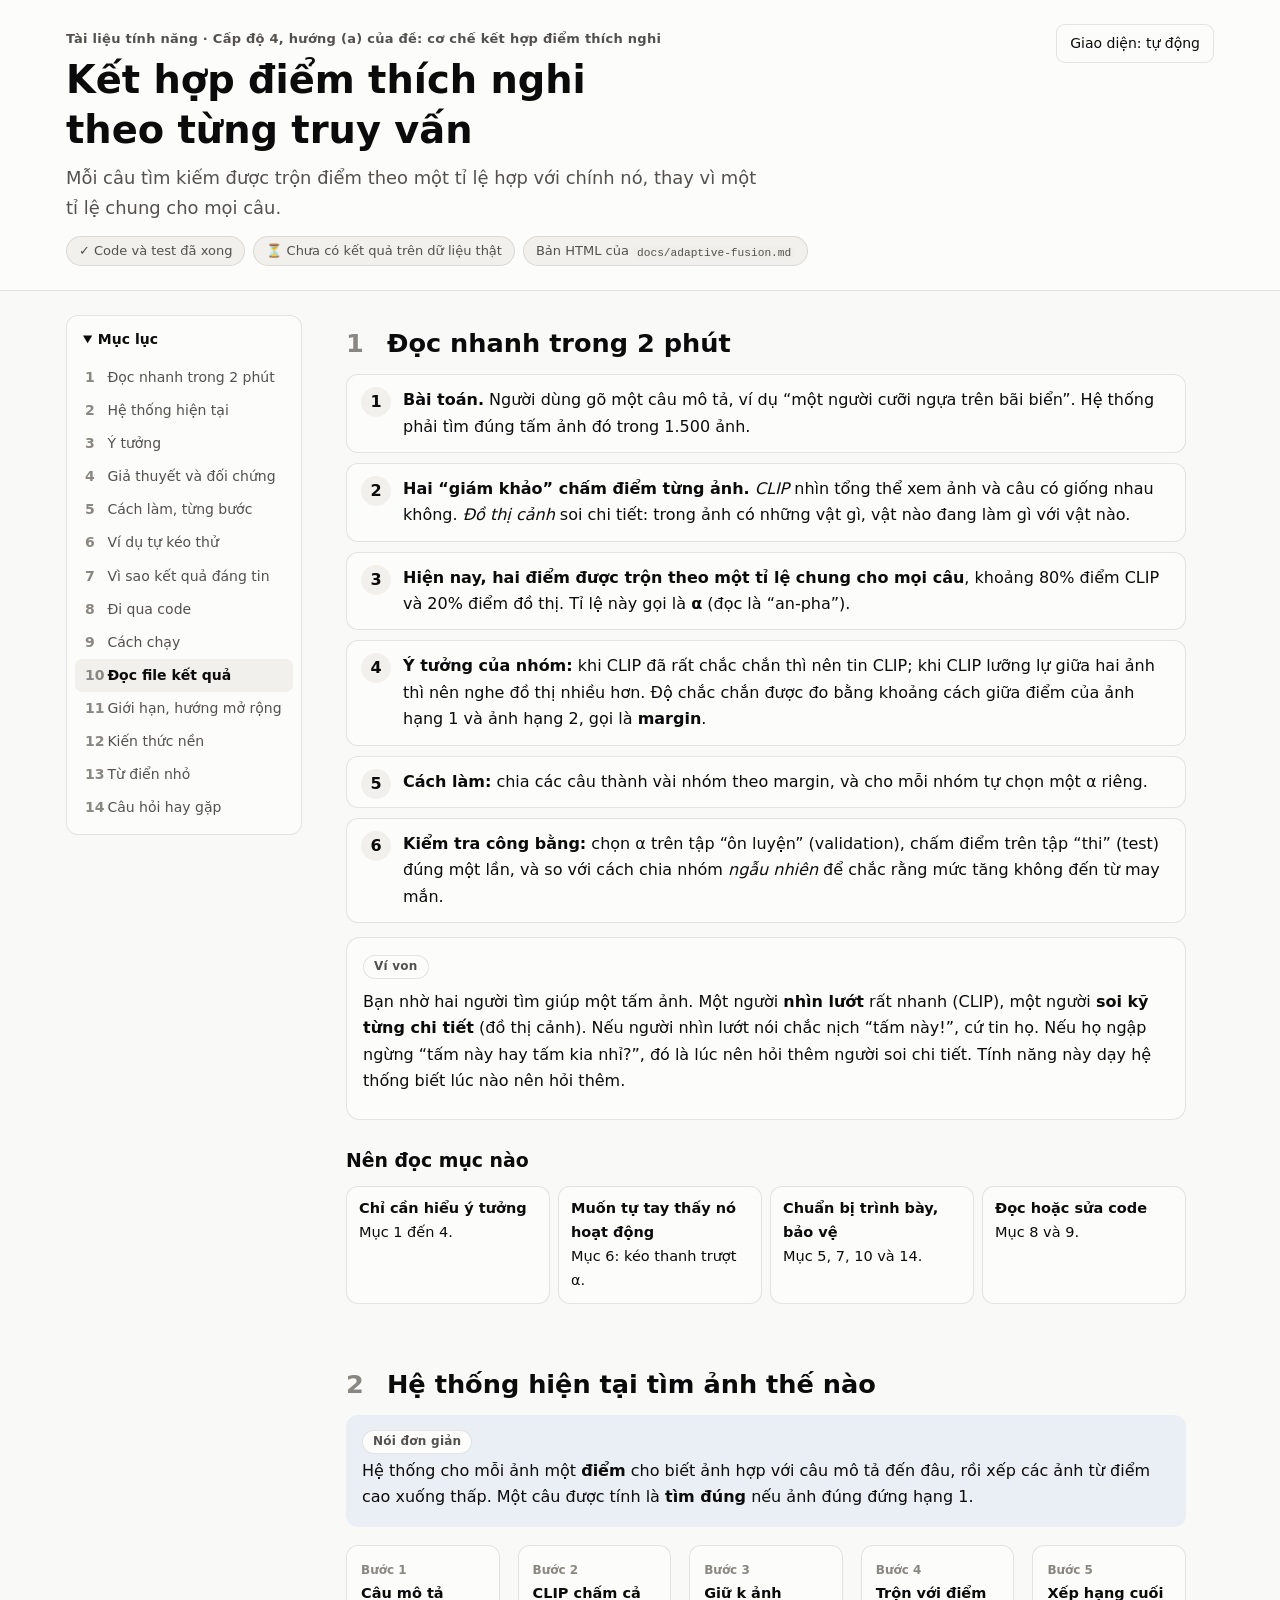
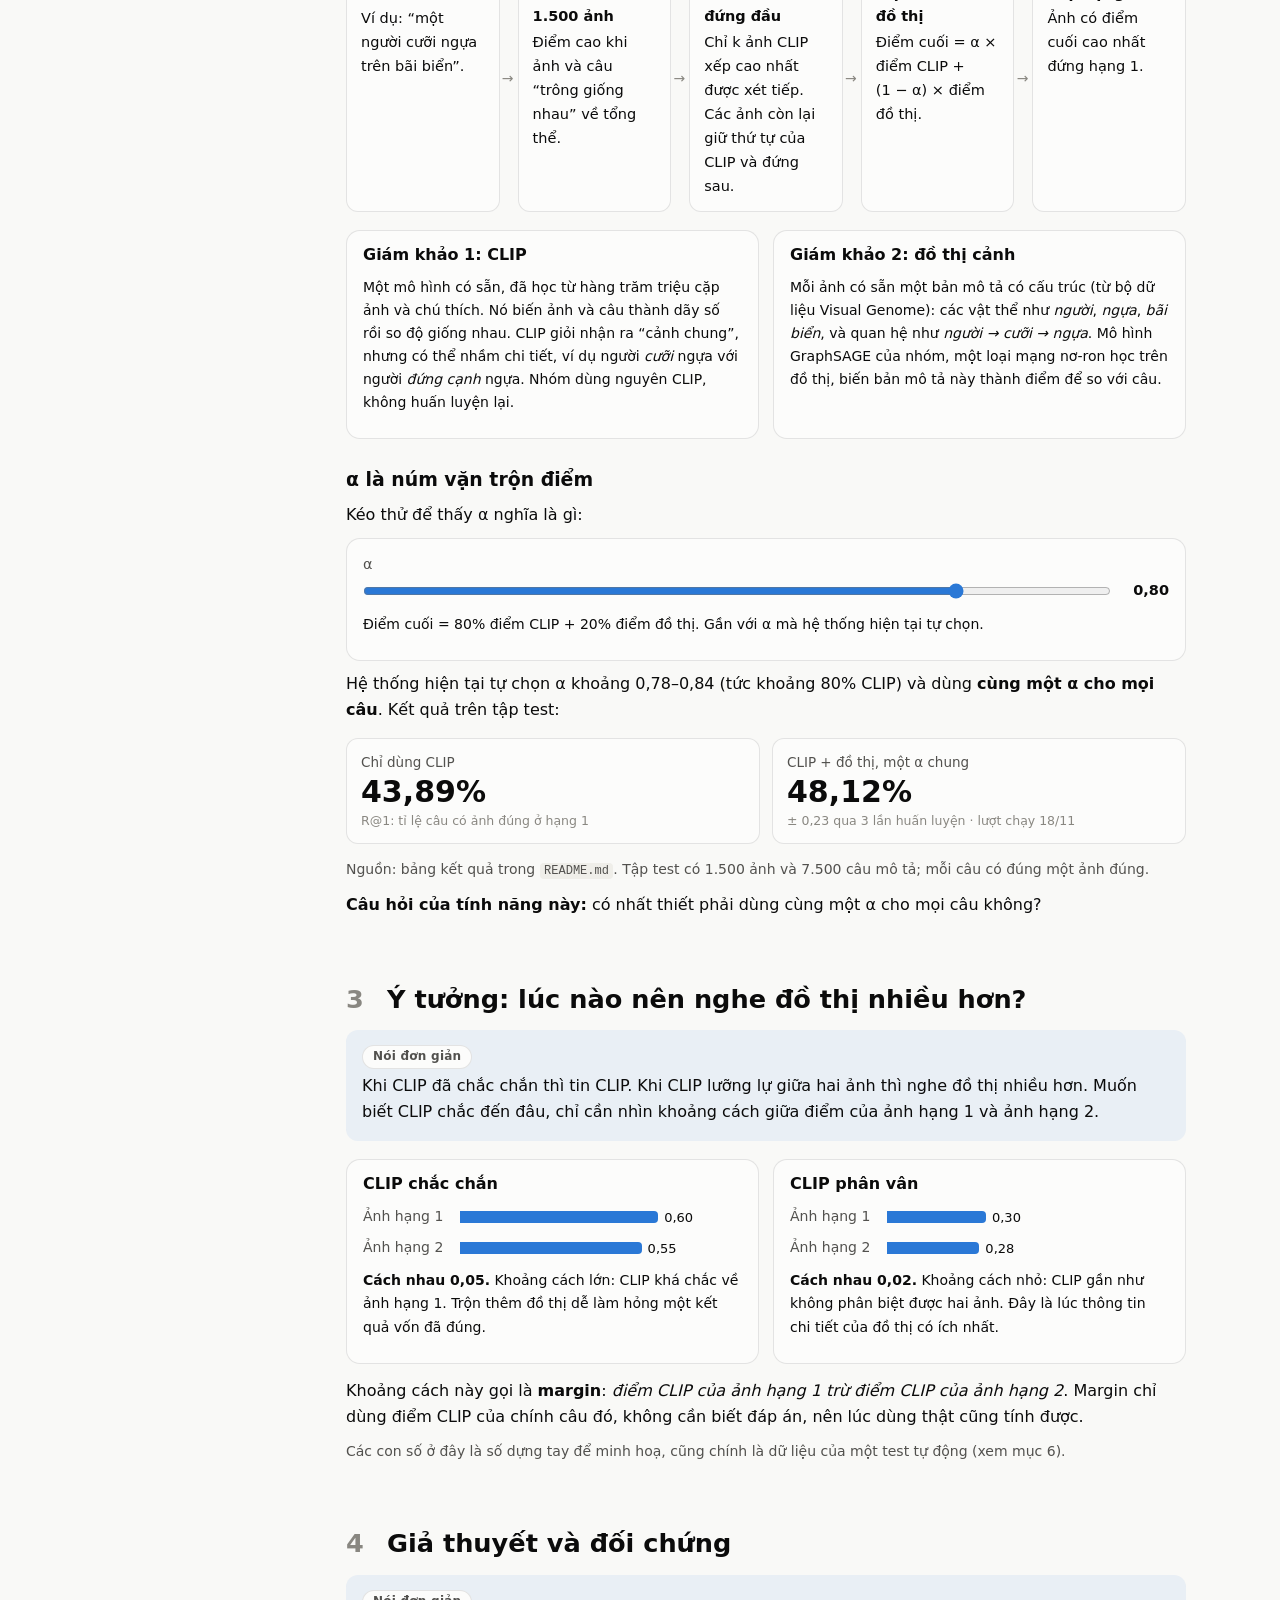
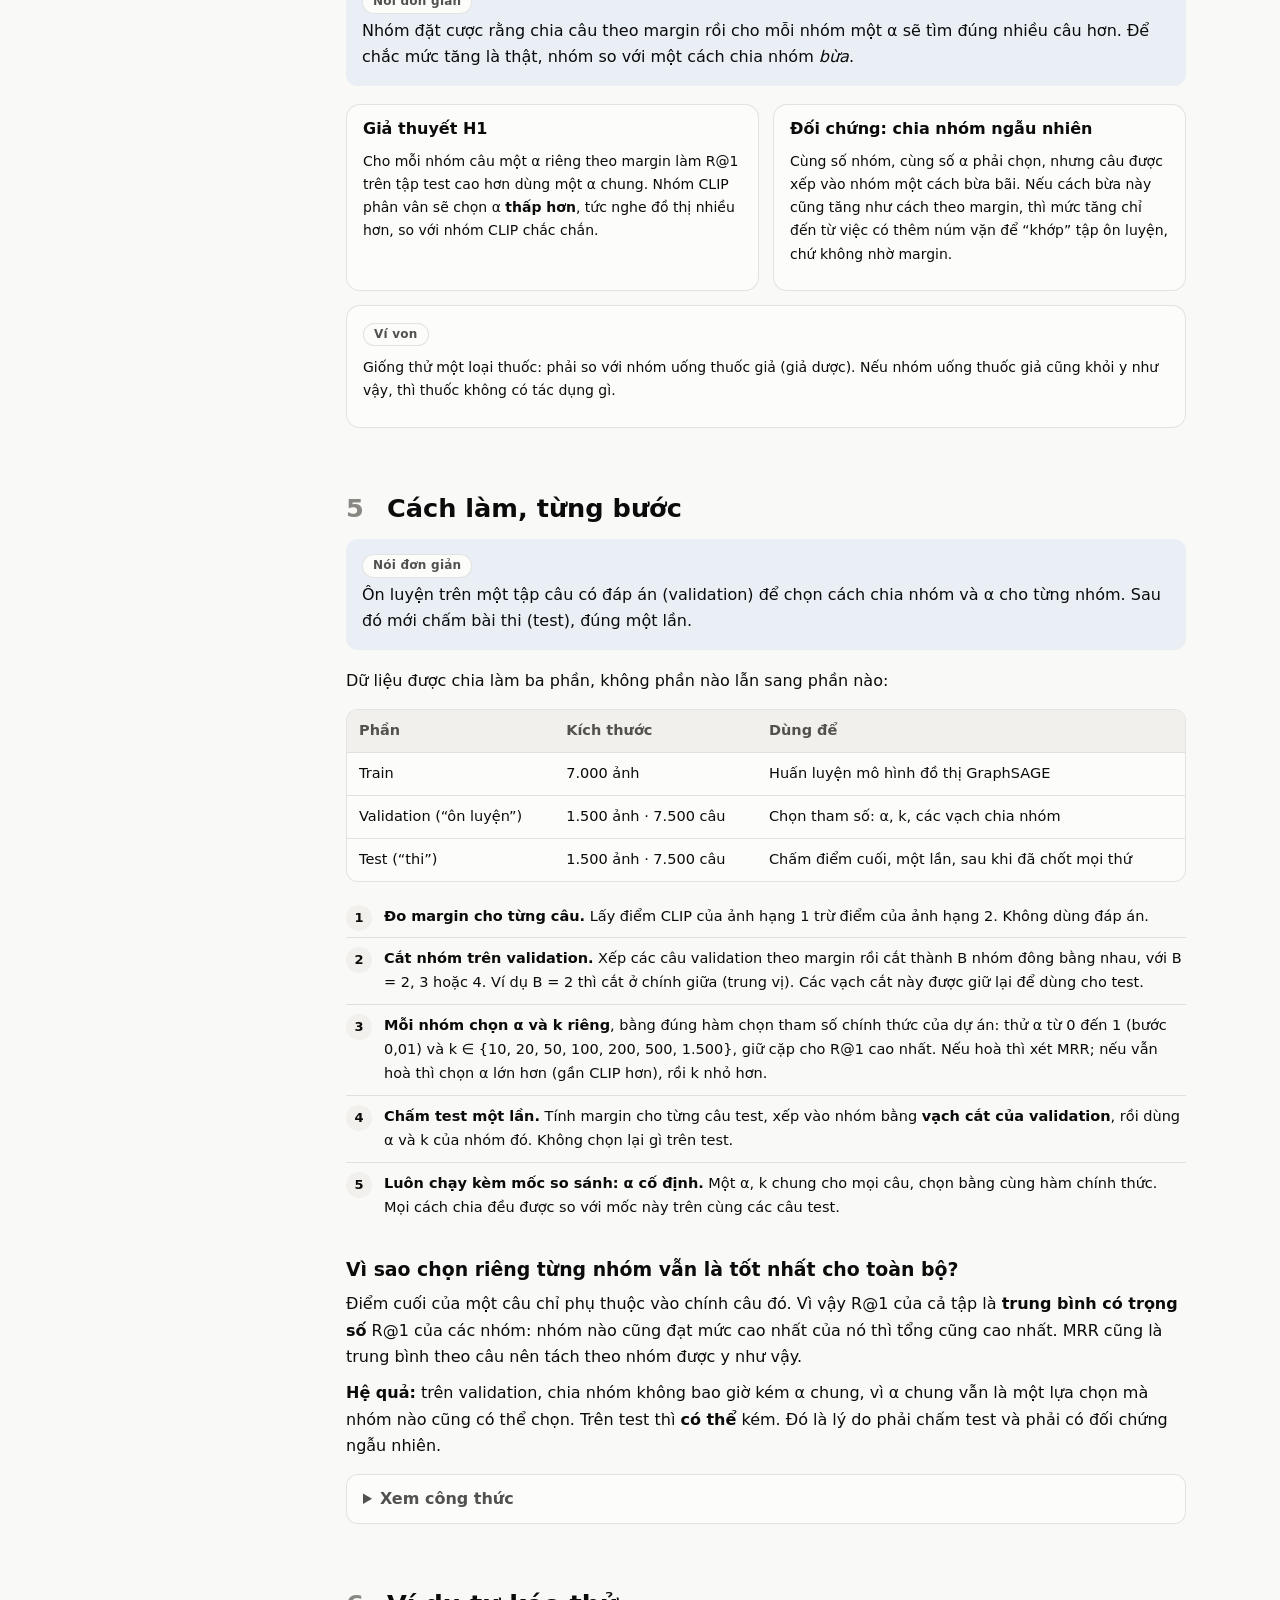
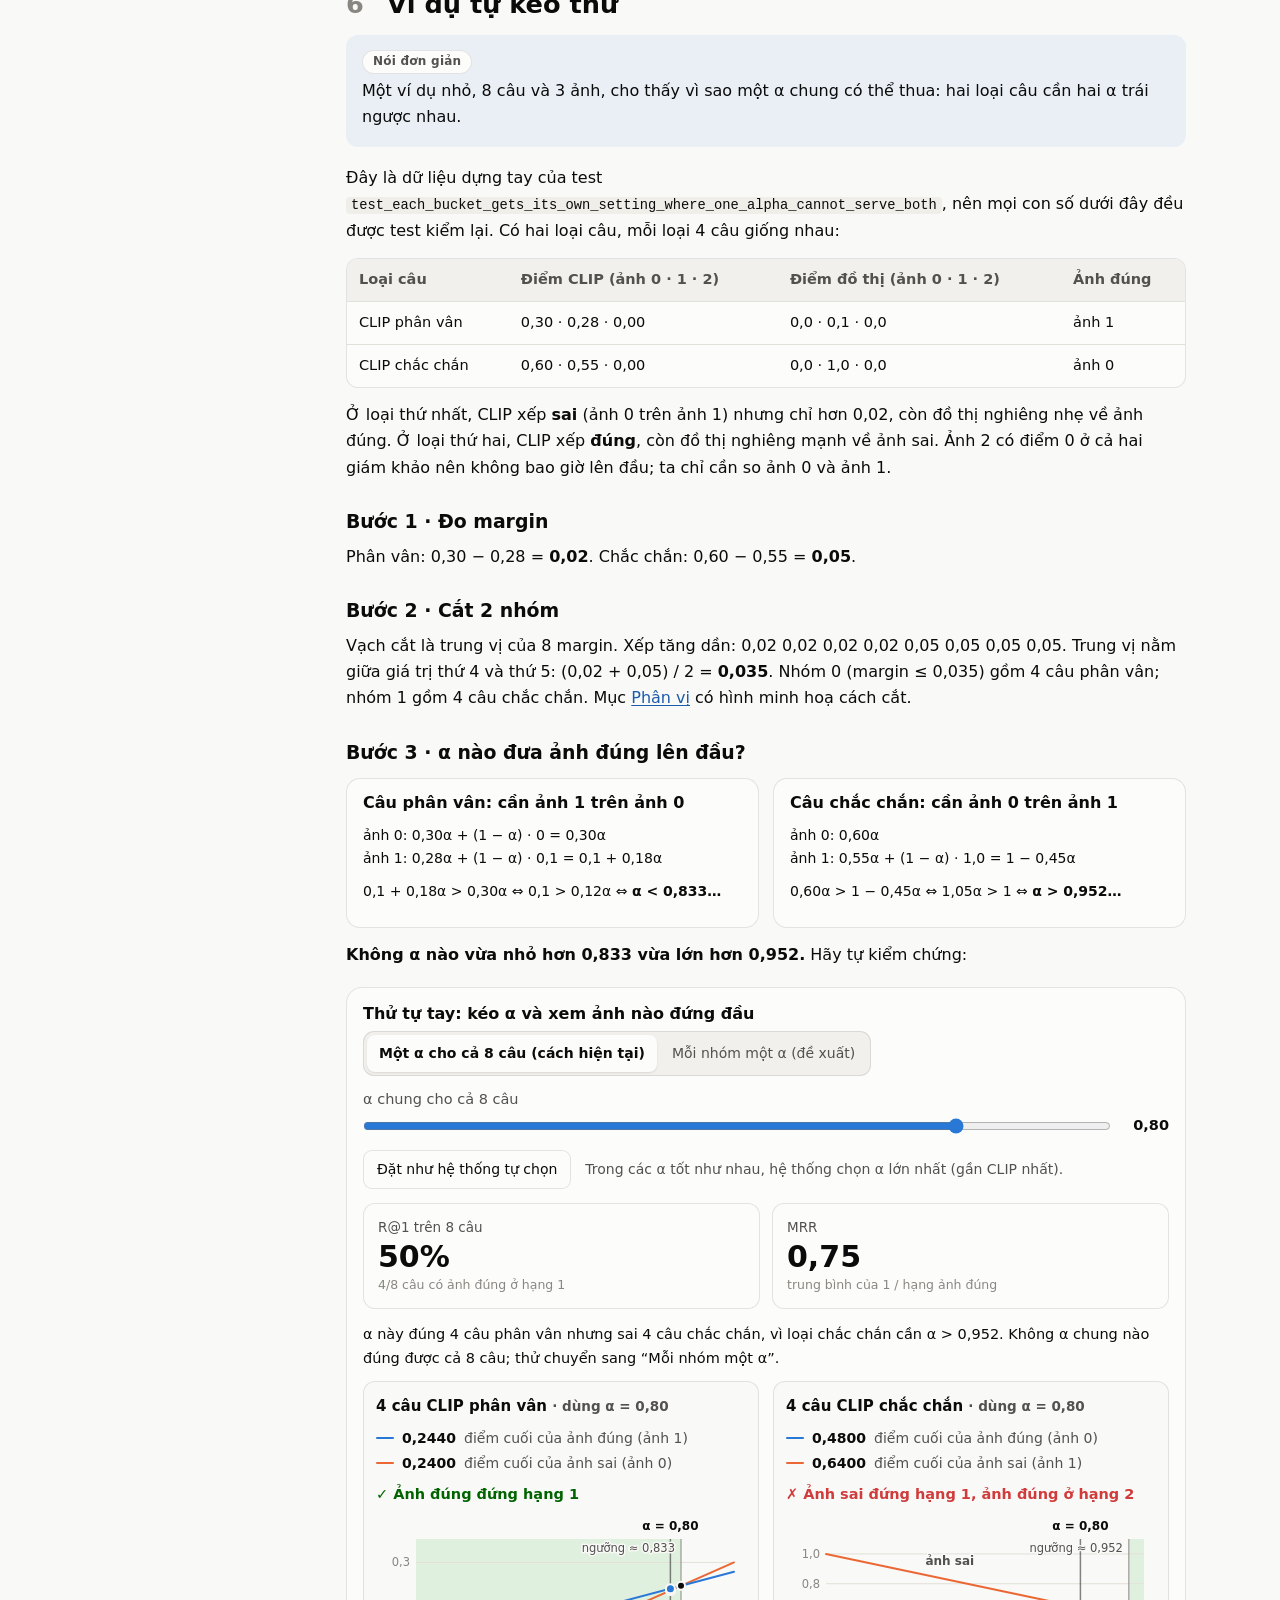
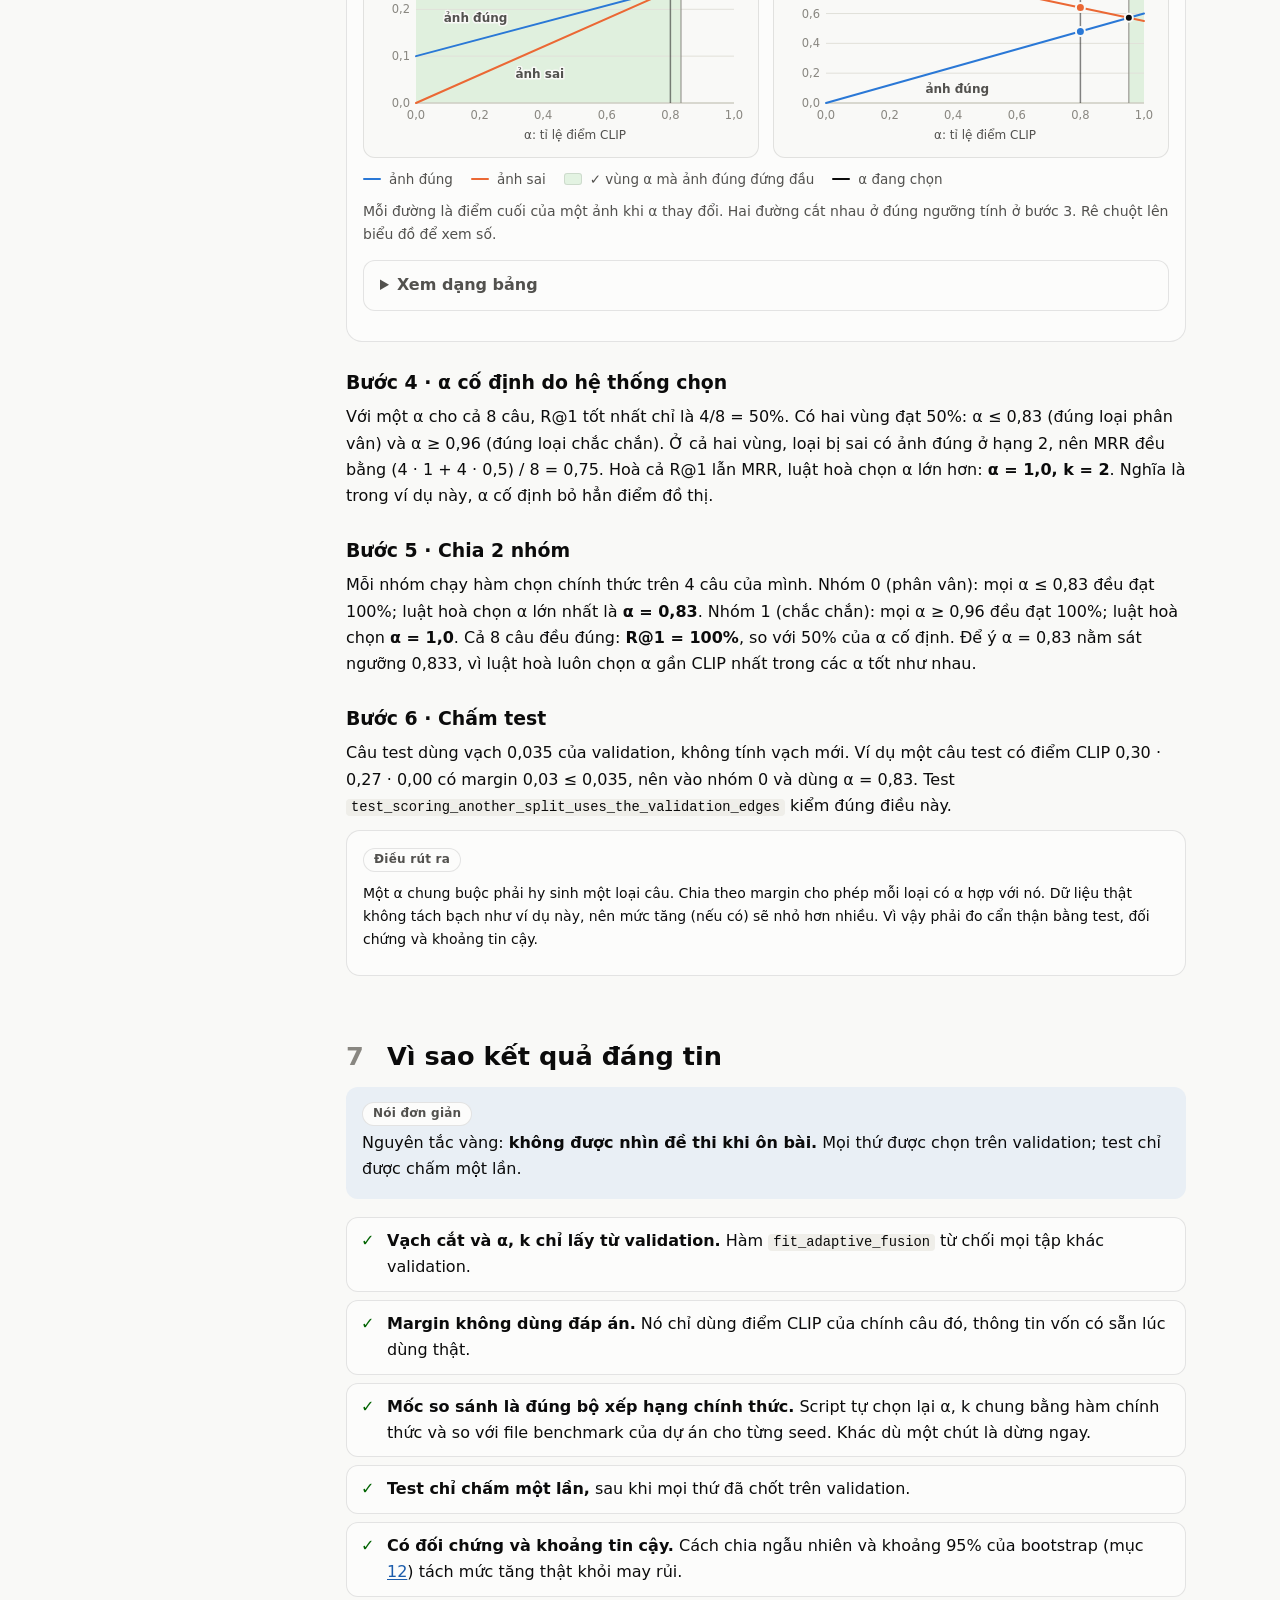
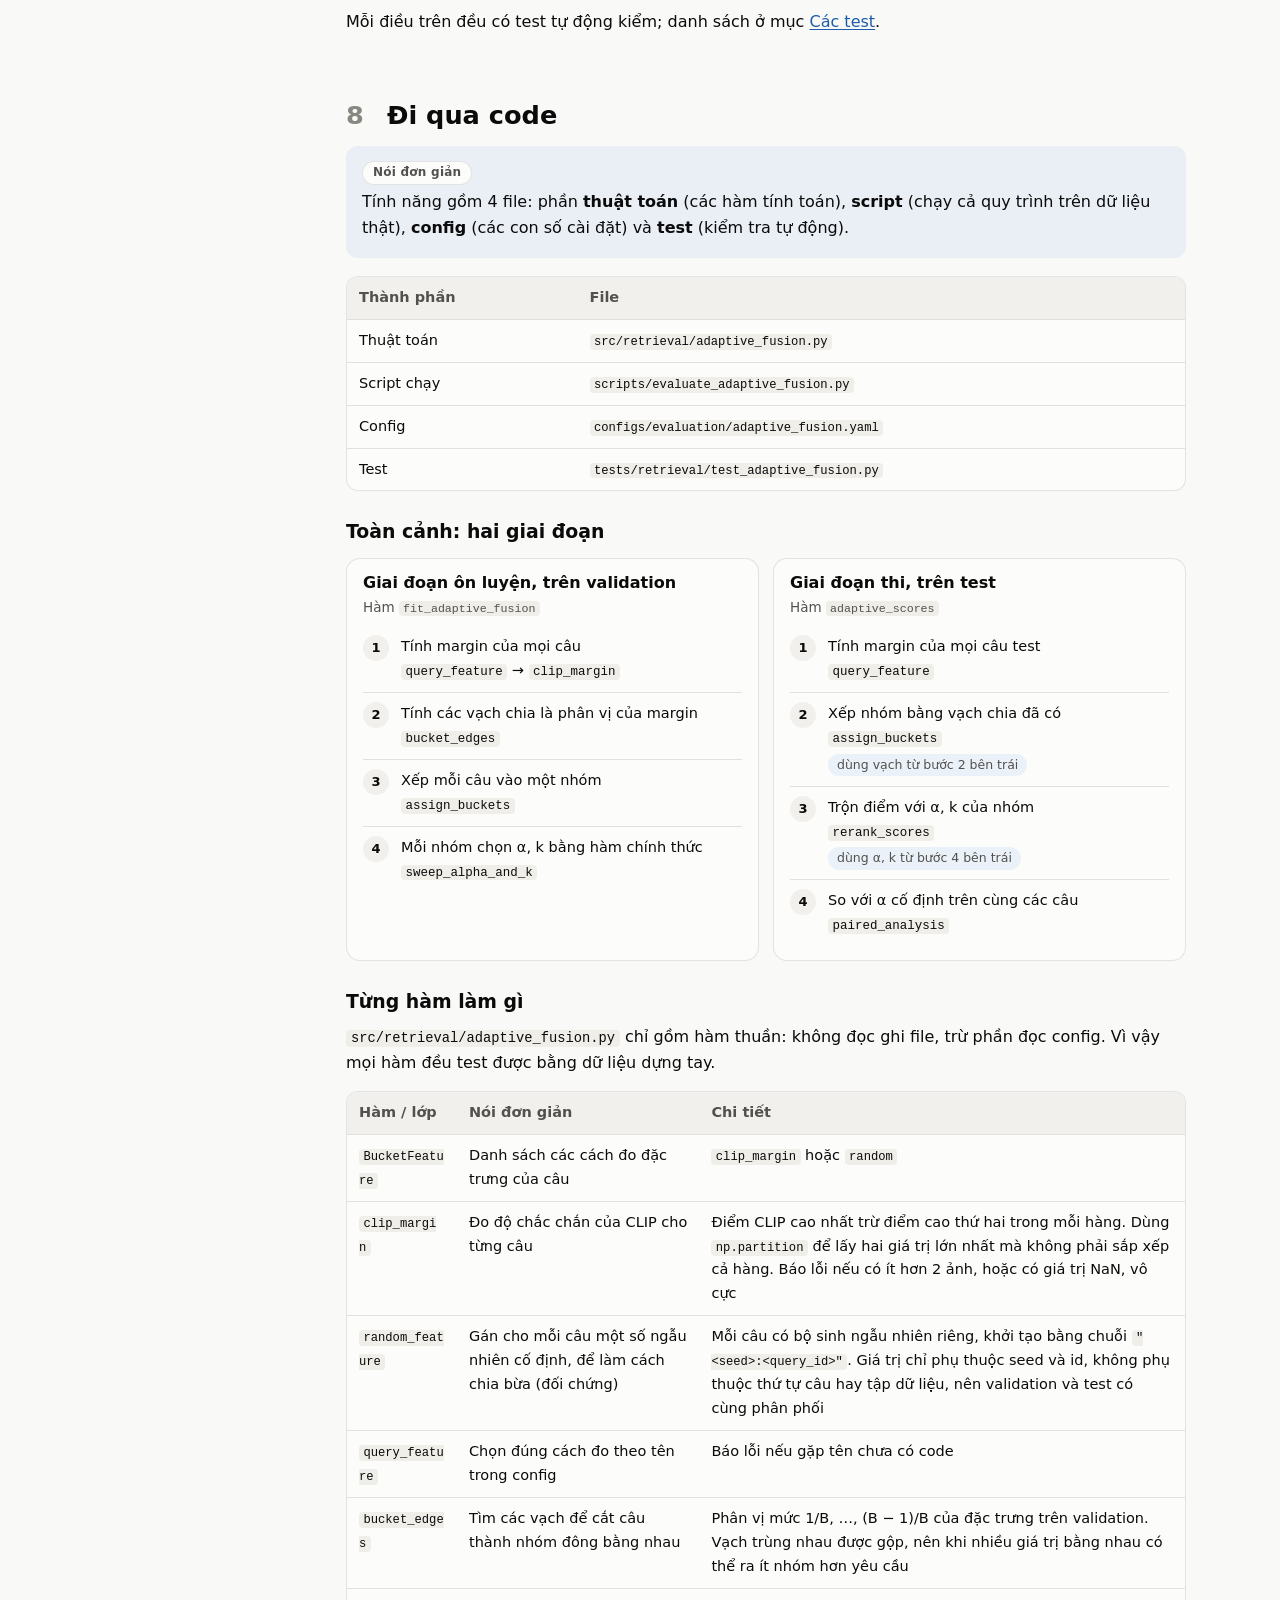
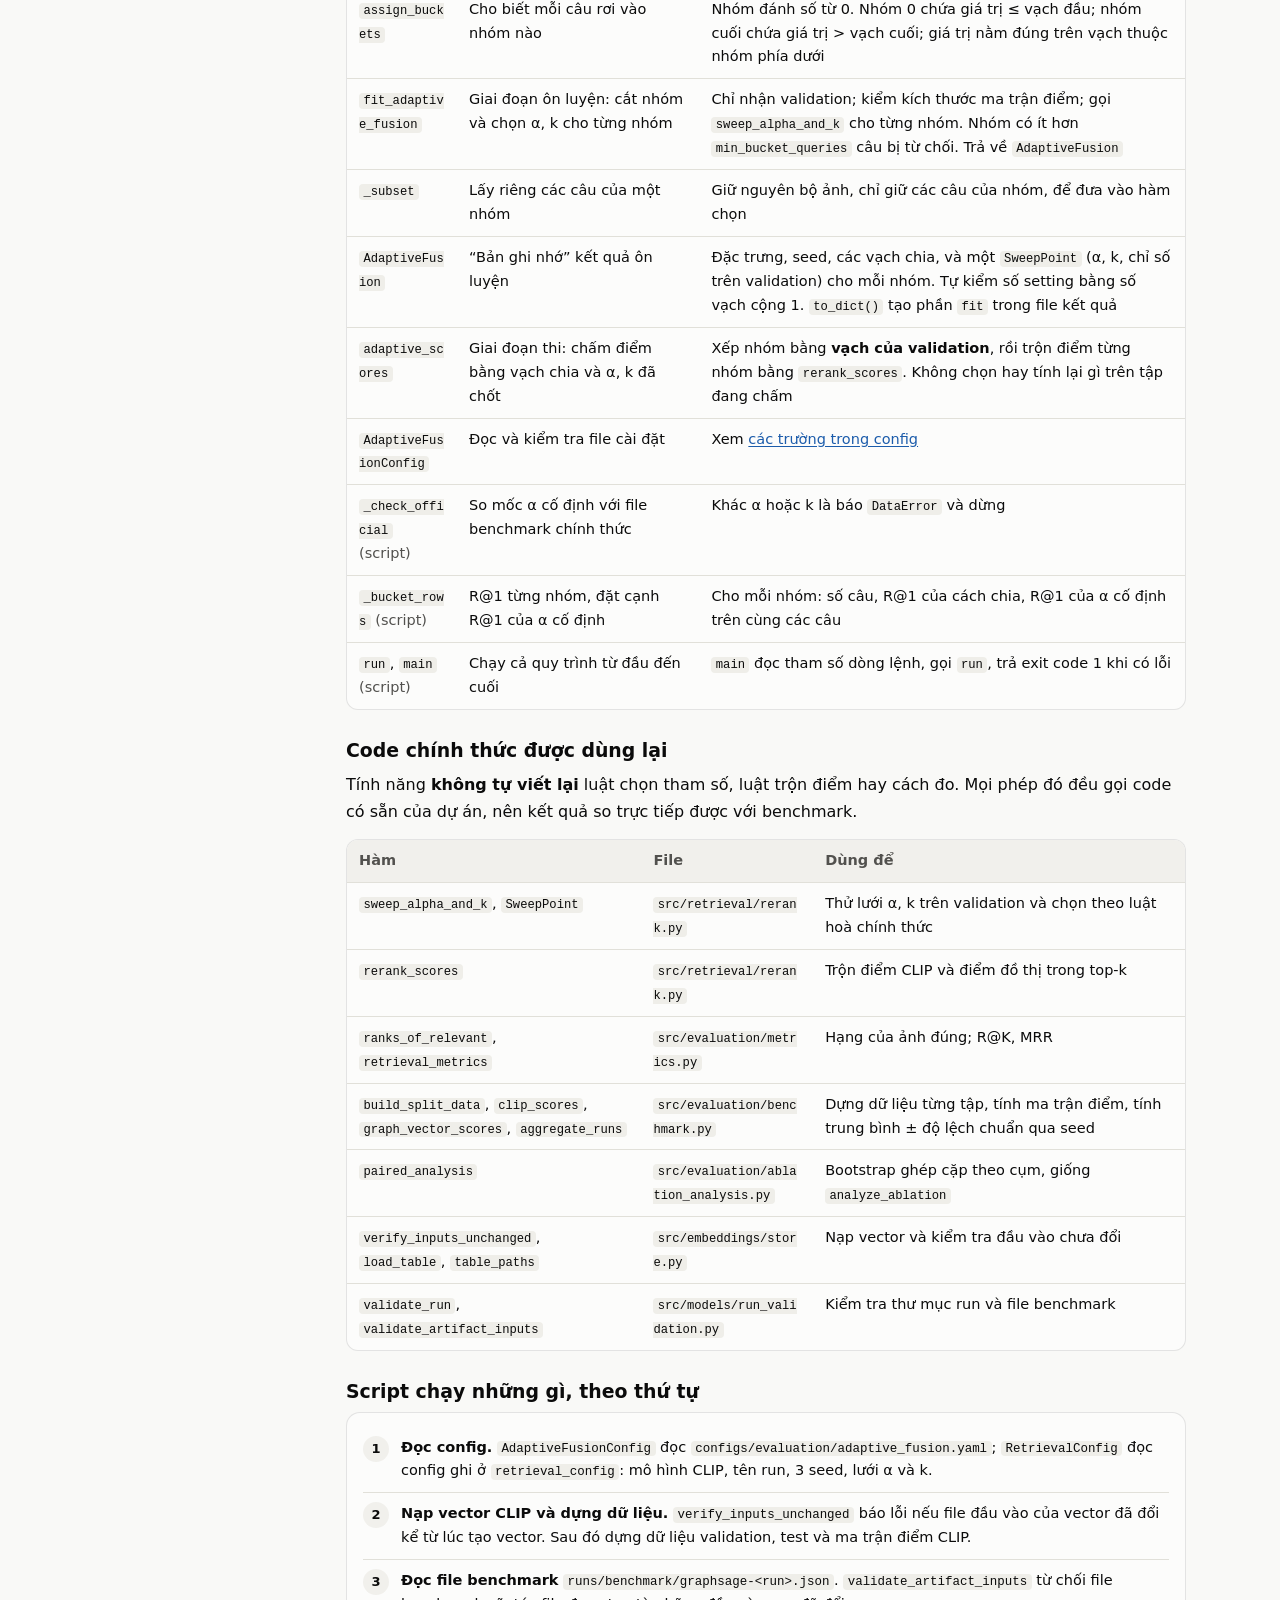
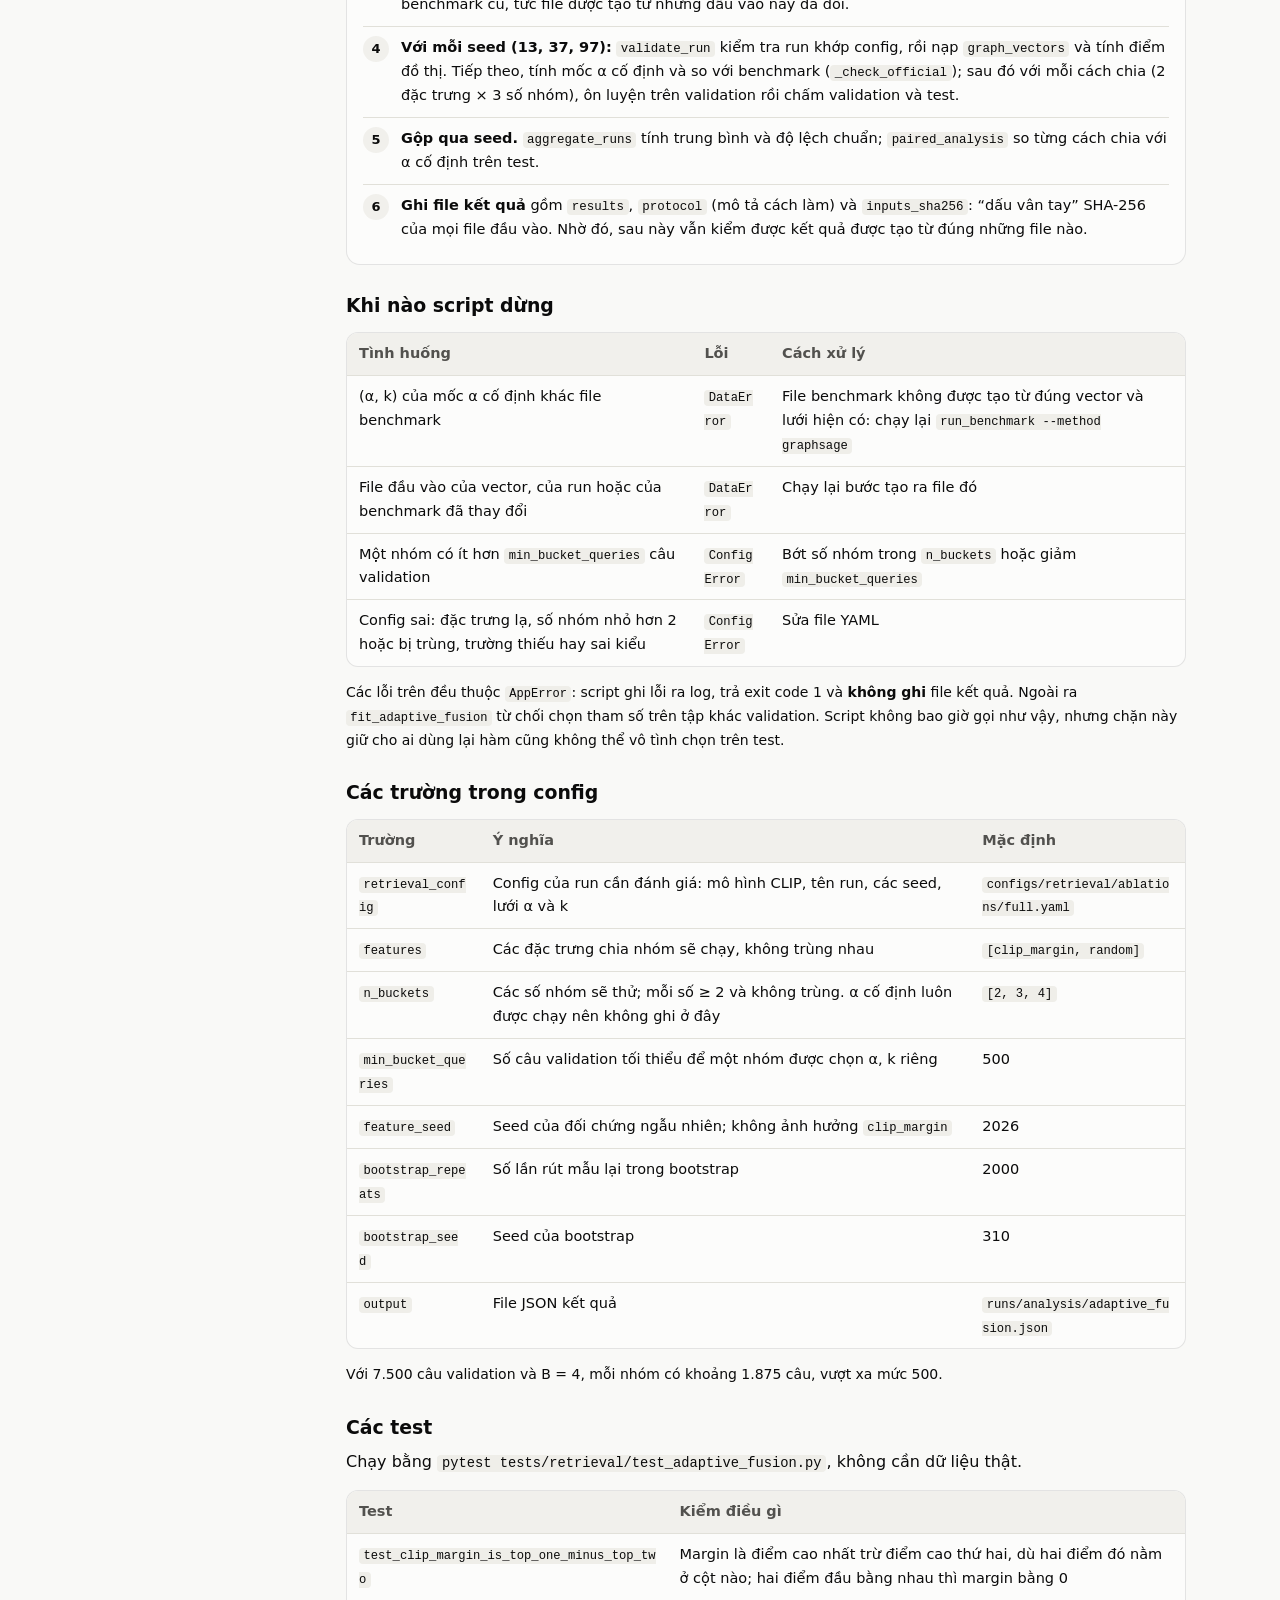
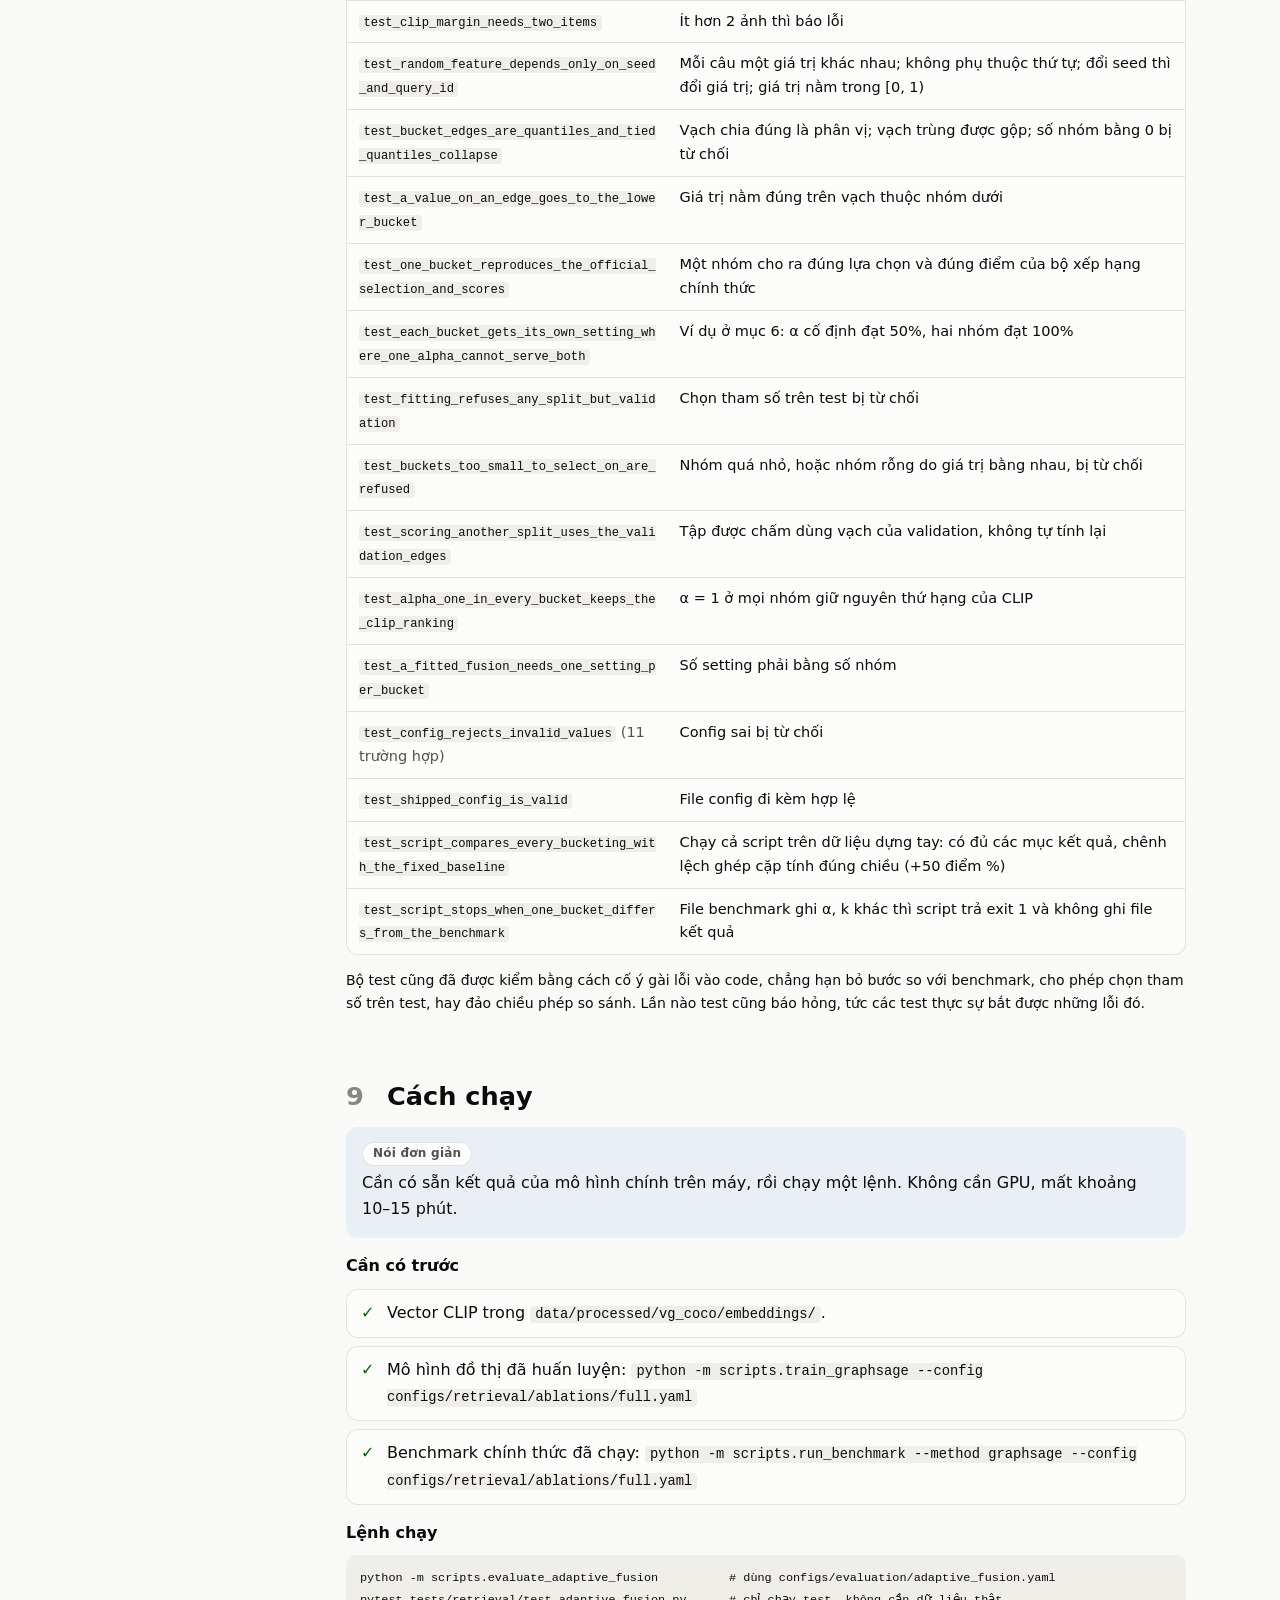
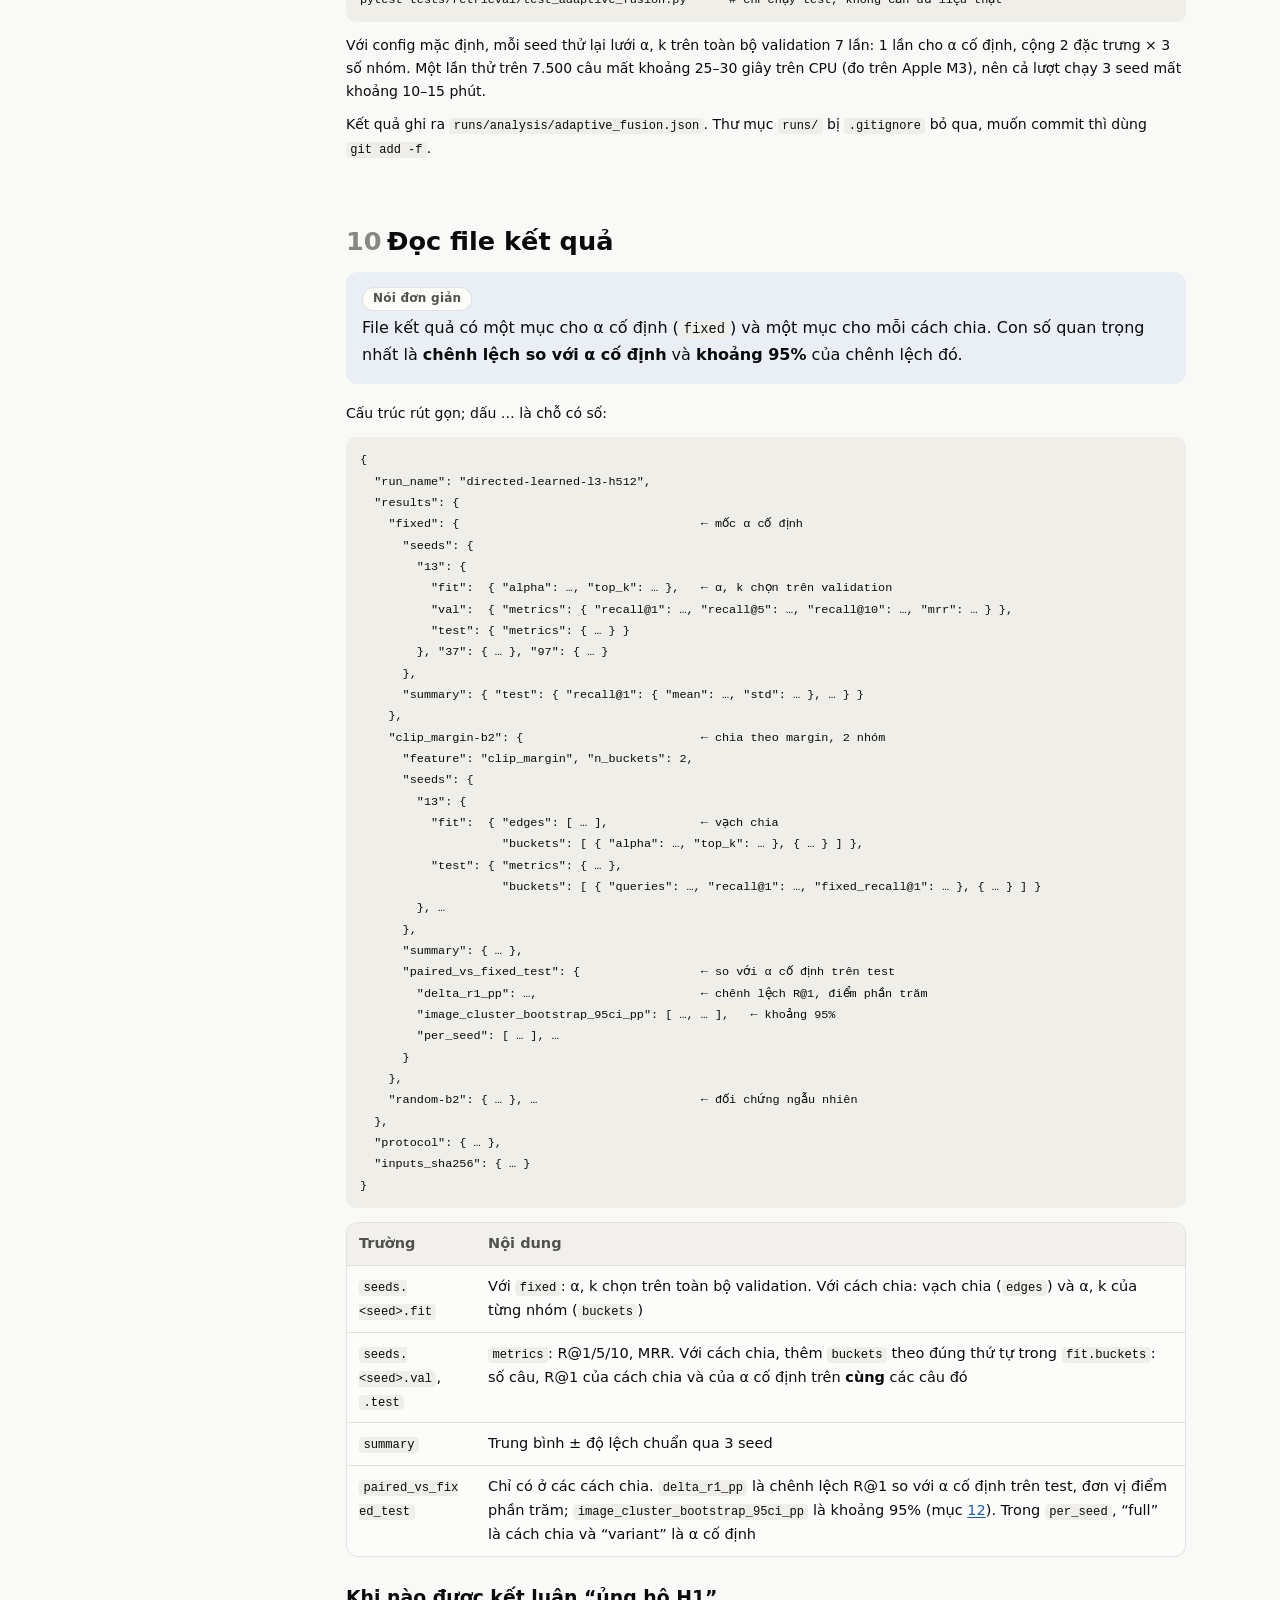
==== docs/adaptive-fusion.html @ b742ee3e "docs(adaptive-fusion): add a beginner-friendly HTML explainer A self-contained page (no network need" ====
<!doctype html>
<html lang="vi">
<head>
<meta charset="utf-8">
<meta name="viewport" content="width=device-width, initial-scale=1">
<title>Kết hợp điểm thích nghi</title>
<meta name="description" content="Giải thích dễ hiểu tính năng kết hợp điểm thích nghi theo từng truy vấn: ý tưởng, ví dụ tự kéo thử, code hoạt động thế nào và cách đọc kết quả.">
<script>
  try {
    var savedTheme = localStorage.getItem("adaptive-fusion-theme");
    if (savedTheme === "light" || savedTheme === "dark") document.documentElement.dataset.theme = savedTheme;
  } catch (e) {}
</script>
<style>
  :root {
    color-scheme: light;
    --page: #f9f9f7;
    --surface: #fcfcfb;
    --surface-2: #f1f0ec;
    --text-1: #0b0b0b;
    --text-2: #52514e;
    --muted: #898781;
    --grid: #e1e0d9;
    --axis: #c3c2b7;
    --border: rgba(11, 11, 11, 0.10);
    --link: #1c5cab;
    --series-1: #2a78d6;
    --series-2: #eb6834;
    --series-3: #1baf7a;
    --series-4: #eda100;
    --good: #0ca30c;
    --good-text: #006300;
    --critical: #d03b3b;
    --good-wash: rgba(12, 163, 12, 0.10);
    --accent-wash: rgba(42, 120, 214, 0.08);
    --neutral-wash: rgba(11, 11, 11, 0.06);
    --code-bg: #efeee9;
    --shadow: 0 4px 16px rgba(0, 0, 0, 0.10);
  }
  @media (prefers-color-scheme: dark) {
    :root:where(:not([data-theme="light"])) {
      color-scheme: dark;
      --page: #0d0d0d;
      --surface: #1a1a19;
      --surface-2: #242422;
      --text-1: #f0efec;
      --text-2: #c3c2b7;
      --muted: #898781;
      --grid: #2c2c2a;
      --axis: #383835;
      --border: rgba(255, 255, 255, 0.10);
      --link: #6da7ec;
      --series-1: #3987e5;
      --series-2: #d95926;
      --series-3: #199e70;
      --series-4: #c98500;
      --good-text: #0ca30c;
      --good-wash: rgba(12, 163, 12, 0.16);
      --accent-wash: rgba(57, 135, 229, 0.13);
      --neutral-wash: rgba(255, 255, 255, 0.07);
      --code-bg: #262624;
      --shadow: 0 4px 16px rgba(0, 0, 0, 0.45);
    }
  }
  :root[data-theme="dark"] {
    color-scheme: dark;
    --page: #0d0d0d;
    --surface: #1a1a19;
    --surface-2: #242422;
    --text-1: #f0efec;
    --text-2: #c3c2b7;
    --muted: #898781;
    --grid: #2c2c2a;
    --axis: #383835;
    --border: rgba(255, 255, 255, 0.10);
    --link: #6da7ec;
    --series-1: #3987e5;
    --series-2: #d95926;
    --series-3: #199e70;
    --series-4: #c98500;
    --good-text: #0ca30c;
    --good-wash: rgba(12, 163, 12, 0.16);
    --accent-wash: rgba(57, 135, 229, 0.13);
    --neutral-wash: rgba(255, 255, 255, 0.07);
    --code-bg: #262624;
    --shadow: 0 4px 16px rgba(0, 0, 0, 0.45);
  }

  * { box-sizing: border-box; }
  html { scroll-behavior: smooth; scroll-padding-top: 16px; }
  @media (prefers-reduced-motion: reduce) { html { scroll-behavior: auto; } }
  body {
    margin: 0;
    background: var(--page);
    color: var(--text-1);
    font: 16px/1.65 system-ui, -apple-system, "Segoe UI", Roboto, sans-serif;
    -webkit-font-smoothing: antialiased;
  }
  a { color: var(--link); text-underline-offset: 2px; }
  h1, h2, h3, h4 { line-height: 1.3; }
  h2 { font-size: 1.6rem; margin: 0 0 12px; }
  h3 { font-size: 1.18rem; margin: 28px 0 8px; }
  h4 { font-size: 1rem; margin: 18px 0 6px; }
  p { margin: 10px 0; }
  code, pre, kbd { font-family: ui-monospace, SFMono-Regular, Menlo, Consolas, monospace; font-size: 0.86em; }
  code { background: var(--code-bg); padding: 0.08em 0.36em; border-radius: 4px; overflow-wrap: anywhere; }
  pre { background: var(--code-bg); padding: 12px 14px; border-radius: 10px; overflow-x: auto; line-height: 1.55; margin: 12px 0; }
  pre code { background: none; padding: 0; overflow-wrap: normal; }
  :focus-visible { outline: 2px solid var(--series-1); outline-offset: 2px; border-radius: 4px; }
  .muted { color: var(--text-2); }
  .small { font-size: 14px; }
  .nowrap { white-space: nowrap; }
  .num { font-variant-numeric: tabular-nums; white-space: nowrap; }

  /* ---------- Header ---------- */
  .hero { border-bottom: 1px solid var(--border); background: var(--surface); }
  .hero-inner { max-width: 1180px; margin: 0 auto; padding: 28px 16px 24px; position: relative; }
  .kicker { margin: 0 0 6px; font-size: 13px; font-weight: 600; letter-spacing: 0.02em; color: var(--text-2); }
  .hero h1 { margin: 0 0 8px; font-size: clamp(1.7rem, 4vw, 2.4rem); max-width: 22ch; }
  .lead { font-size: 1.12rem; color: var(--text-2); max-width: 62ch; margin: 0 0 14px; }
  .badges { display: flex; flex-wrap: wrap; gap: 8px; margin: 0; padding: 0; list-style: none; }
  .badge { font-size: 13px; background: var(--surface-2); border: 1px solid var(--border); border-radius: 999px; padding: 3px 12px; color: var(--text-2); }
  .theme-toggle { position: absolute; top: 24px; right: 16px; }
  @media (max-width: 640px) { .theme-toggle { position: static; margin-top: 14px; } }

  /* ---------- Layout ---------- */
  .layout { display: grid; grid-template-columns: minmax(0, 1fr); gap: 32px; max-width: 1180px; margin: 0 auto; padding: 24px 16px 72px; }
  @media (min-width: 1100px) { .layout { grid-template-columns: 236px minmax(0, 1fr); gap: 44px; } }
  main { min-width: 0; max-width: 840px; }
  main > section { padding-top: 12px; margin-bottom: 52px; }
  .sec-num { display: inline-block; min-width: 1.6em; color: var(--muted); font-weight: 600; }

  .toc { font-size: 14px; }
  @media (min-width: 1100px) { .toc { position: sticky; top: 16px; align-self: start; max-height: calc(100vh - 32px); overflow: auto; } }
  .toc details { background: var(--surface); border: 1px solid var(--border); border-radius: 12px; padding: 6px 8px; }
  .toc summary { cursor: pointer; padding: 6px 8px; font-weight: 600; }
  .toc ol { list-style: none; margin: 4px 0; padding: 0; }
  .toc li a { display: block; padding: 5px 10px; border-radius: 7px; color: var(--text-2); text-decoration: none; }
  .toc li a:hover { background: var(--surface-2); color: var(--text-1); }
  .toc li a[aria-current="true"] { background: var(--surface-2); color: var(--text-1); font-weight: 600; }
  @media (max-width: 1099px) { .toc ol { columns: 2; column-gap: 12px; } .toc li { break-inside: avoid; } }
  @media (max-width: 560px) { .toc ol { columns: 1; } }

  /* ---------- Building blocks ---------- */
  .simple { background: var(--accent-wash); border-radius: 12px; padding: 12px 16px; margin: 14px 0 18px; }
  .simple p { margin: 4px 0; }
  .chip { display: inline-block; font-size: 12px; font-weight: 650; letter-spacing: 0.02em; color: var(--text-2); background: var(--surface); border: 1px solid var(--border); border-radius: 999px; padding: 1px 10px; }
  .card { background: var(--surface); border: 1px solid var(--border); border-radius: 14px; padding: 14px 16px; }
  .card h4 { margin-top: 0; }
  .grid-2 { display: grid; gap: 14px; grid-template-columns: minmax(0, 1fr); margin: 14px 0; }
  @media (min-width: 720px) { .grid-2 { grid-template-columns: repeat(2, minmax(0, 1fr)); } }
  .note { font-size: 14px; color: var(--text-2); }

  details.more { background: var(--surface); border: 1px solid var(--border); border-radius: 12px; padding: 0 16px; margin: 14px 0; }
  details.more > summary { cursor: pointer; padding: 11px 0; font-weight: 600; color: var(--text-2); }
  details.more[open] > summary { border-bottom: 1px solid var(--grid); margin-bottom: 8px; }
  details.more > :last-child { margin-bottom: 14px; }

  .table-wrap { overflow-x: auto; background: var(--surface); border: 1px solid var(--border); border-radius: 12px; margin: 14px 0; }
  table { width: 100%; border-collapse: collapse; font-size: 14.5px; }
  th, td { text-align: left; vertical-align: top; padding: 9px 12px; border-bottom: 1px solid var(--grid); }
  tr:last-child > td { border-bottom: 0; }
  th { font-weight: 600; color: var(--text-2); background: var(--surface-2); }
  td code { font-size: 0.84em; }

  math[display="block"] { margin: 12px 0; overflow-x: auto; overflow-y: hidden; padding: 4px 0; font-size: 1.08em; }
  math mtd { padding: 3px 12px 3px 0; text-align: left; }

  /* ---------- Quick read ---------- */
  ol.quick { counter-reset: q; list-style: none; padding: 0; margin: 14px 0; display: grid; gap: 10px; }
  ol.quick > li { counter-increment: q; position: relative; padding: 12px 14px 12px 56px; background: var(--surface); border: 1px solid var(--border); border-radius: 12px; }
  ol.quick > li::before { content: counter(q); position: absolute; left: 14px; top: 12px; width: 30px; height: 30px; border-radius: 50%; background: var(--surface-2); font-weight: 700; text-align: center; line-height: 30px; }
  .reading-guide { display: grid; gap: 8px; grid-template-columns: repeat(auto-fit, minmax(180px, 1fr)); margin: 14px 0; padding: 0; list-style: none; }
  .reading-guide li { background: var(--surface); border: 1px solid var(--border); border-radius: 12px; padding: 10px 12px; font-size: 14.5px; }
  .reading-guide b { display: block; }

  /* ---------- Pipeline ---------- */
  .pipeline { display: grid; gap: 16px; margin: 18px 0; padding: 0; list-style: none; }
  .pipeline > li { position: relative; background: var(--surface); border: 1px solid var(--border); border-radius: 12px; padding: 12px 14px; font-size: 14.5px; }
  .pipeline > li b { display: block; margin-bottom: 2px; }
  .pipeline > li:not(:last-child)::after { content: "↓"; position: absolute; left: 50%; bottom: -16px; transform: translateX(-50%); color: var(--muted); font-size: 14px; line-height: 16px; }
  @media (min-width: 800px) {
    .pipeline { grid-template-columns: repeat(5, minmax(0, 1fr)); gap: 18px; }
    .pipeline > li:not(:last-child)::after { content: "→"; left: auto; right: -15px; bottom: auto; top: 50%; transform: translateY(-50%); }
  }
  .step-tag { display: inline-block; font-size: 12px; color: var(--muted); font-weight: 600; }

  /* ---------- Controls ---------- */
  .btn { font: inherit; font-size: 14px; border: 1px solid var(--border); background: var(--surface); color: var(--text-1); padding: 7px 13px; border-radius: 9px; cursor: pointer; }
  .btn:hover { background: var(--surface-2); }
  .seg { display: inline-flex; flex-wrap: wrap; gap: 3px; padding: 3px; border: 1px solid var(--border); border-radius: 11px; background: var(--surface-2); }
  .seg button { font: inherit; font-size: 14px; border: 0; background: transparent; color: var(--text-2); padding: 7px 12px; border-radius: 8px; cursor: pointer; }
  .seg button[aria-pressed="true"] { background: var(--surface); color: var(--text-1); font-weight: 600; box-shadow: 0 1px 2px rgba(0, 0, 0, 0.10); }
  .controls { display: flex; flex-wrap: wrap; align-items: center; gap: 10px 14px; margin: 12px 0; }
  .slider { display: grid; grid-template-columns: minmax(0, 1fr) auto; align-items: center; gap: 2px 12px; width: 100%; font-size: 14.5px; }
  .slider .s-label { grid-column: 1 / -1; color: var(--text-2); }
  .slider input[type="range"] { width: 100%; accent-color: var(--series-1); margin: 0; }
  .slider output { font-weight: 650; font-variant-numeric: tabular-nums; min-width: 3.2em; text-align: right; }
  .slider[hidden] { display: none; }

  /* ---------- Stat tiles ---------- */
  .tiles { display: grid; gap: 12px; grid-template-columns: repeat(auto-fit, minmax(170px, 1fr)); margin: 14px 0; }
  .tile { background: var(--surface); border: 1px solid var(--border); border-radius: 12px; padding: 12px 14px; }
  .t-label { font-size: 13.5px; color: var(--text-2); }
  .t-value { font-size: 30px; font-weight: 650; line-height: 1.25; }
  .t-sub { font-size: 12.5px; color: var(--muted); }

  /* ---------- Idea cards with score bars ---------- */
  .score-bars { display: grid; gap: 8px; margin: 10px 0 4px; }
  .score-row { display: grid; grid-template-columns: 6.2em minmax(0, 1fr); align-items: center; gap: 10px; font-size: 14px; }
  .score-track { position: relative; height: 18px; }
  .score-fill { position: absolute; left: 0; top: 3px; height: 12px; background: var(--series-1); border-radius: 0 4px 4px 0; }
  .score-value { position: absolute; top: -1px; font-size: 13px; color: var(--text-1); font-variant-numeric: tabular-nums; }
  .gap-note { font-weight: 650; }

  /* ---------- Explorer ---------- */
  .explorer { background: var(--surface); border: 1px solid var(--border); border-radius: 16px; padding: 16px; margin: 18px 0; }
  .explorer h4 { margin-top: 0; }
  .explorer .sliders { display: grid; gap: 12px; margin: 12px 0; }
  .kind-grid { display: grid; gap: 14px; grid-template-columns: minmax(0, 1fr); margin-top: 10px; }
  @media (min-width: 760px) { .kind-grid { grid-template-columns: repeat(2, minmax(0, 1fr)); } }
  .kind-card { margin: 0; border: 1px solid var(--border); border-radius: 12px; padding: 12px; background: var(--page); --chart-bg: var(--page); }
  .kind-card h5 { margin: 0; font-size: 15px; }
  .k-alpha { font-size: 13.5px; color: var(--text-2); }
  .k-scores { display: grid; grid-template-columns: auto auto 1fr; gap: 2px 8px; align-items: center; margin: 8px 0; font-size: 14px; }
  .k-scores strong { font-variant-numeric: tabular-nums; }
  .k-status { font-weight: 650; font-size: 14.5px; margin: 4px 0 8px; }
  .is-good { color: var(--good-text); }
  .is-bad { color: var(--critical); }
  .ex-note { font-size: 14.5px; margin: 8px 0 0; }

  /* ---------- Charts ---------- */
  :root { --chart-bg: var(--surface); }
  .chart { position: relative; }
  .chart svg { display: block; width: 100%; height: auto; overflow: visible; }
  /* A halo in the chart background keeps labels legible where they cross a line. */
  svg .annot, svg .direct, svg .now-label, svg .edge-label, svg .value-label,
  svg .region-name, svg .region-count, svg .region-empty {
    paint-order: stroke; stroke: var(--chart-bg); stroke-width: 3px; stroke-linejoin: round;
  }
  .legend { display: flex; flex-wrap: wrap; gap: 6px 18px; margin: 10px 0 2px; font-size: 13.5px; color: var(--text-2); }
  .legend .item { display: inline-flex; align-items: center; gap: 8px; }
  .line-key { display: inline-block; width: 18px; height: 0; border-top: 2px solid currentColor; border-radius: 2px; }
  .key-right { color: var(--series-1); }
  .key-wrong { color: var(--series-2); }
  .key-text { color: var(--text-1); }
  .swatch { display: inline-block; width: 18px; height: 12px; border-radius: 3px; border: 1px solid var(--border); }
  .swatch-good { background: var(--good-wash); }
  .swatch-neutral { background: var(--neutral-wash); }
  .tooltip { position: absolute; z-index: 5; pointer-events: none; background: var(--surface); color: var(--text-1); border: 1px solid var(--border); border-radius: 9px; box-shadow: var(--shadow); padding: 8px 10px; font-size: 13px; min-width: 156px; }
  .tooltip[hidden] { display: none; }
  .tip-head { color: var(--text-2); font-size: 12px; margin-bottom: 4px; }
  .tip-row { display: flex; align-items: center; gap: 8px; }
  .tip-row strong { font-variant-numeric: tabular-nums; }
  .tip-name { color: var(--text-2); }
  .tip-foot { margin-top: 4px; font-weight: 650; }

  svg .grid { stroke: var(--grid); stroke-width: 1; }
  svg .axis { stroke: var(--axis); stroke-width: 1; }
  svg .tick { fill: var(--muted); font-size: 11.5px; font-variant-numeric: tabular-nums; }
  svg .axis-title { fill: var(--text-2); font-size: 12px; }
  svg .series { stroke-width: 2; stroke-linecap: round; fill: none; }
  svg .line-right { stroke: var(--series-1); }
  svg .line-wrong { stroke: var(--series-2); }
  svg .dot { stroke: var(--chart-bg); stroke-width: 2; }
  svg .dot-right { fill: var(--series-1); }
  svg .dot-wrong { fill: var(--series-2); }
  svg .good-wash { fill: var(--good-wash); }
  svg .threshold { stroke: var(--muted); stroke-width: 1; }
  svg .cross-dot { fill: var(--text-1); stroke: var(--chart-bg); stroke-width: 2; }
  svg .annot { fill: var(--text-2); font-size: 11.5px; }
  svg .direct { fill: var(--text-2); font-size: 12px; font-weight: 600; }
  svg .now-line { stroke: var(--text-1); stroke-width: 1.5; opacity: 0.5; }
  svg .now-label { fill: var(--text-1); font-size: 12px; font-weight: 650; }
  svg .crosshair { stroke: var(--muted); stroke-width: 1; }
  svg .hit { fill: transparent; cursor: crosshair; }
  svg .edge { stroke: var(--text-1); stroke-width: 1.5; }
  svg .edge-label { fill: var(--text-1); font-size: 12px; font-weight: 650; }
  svg .value-label { fill: var(--text-2); font-size: 11.5px; font-variant-numeric: tabular-nums; }
  svg .b-0 { fill: var(--series-1); }
  svg .b-1 { fill: var(--series-2); }
  svg .b-2 { fill: var(--series-3); }
  svg .b-3 { fill: var(--series-4); }
  svg .region-name { fill: var(--text-1); font-size: 12.5px; font-weight: 650; }
  svg .region-count { fill: var(--text-2); font-size: 12px; }
  svg .region-empty { fill: var(--critical); font-size: 12px; font-weight: 650; }
  svg .bar { fill: var(--series-1); }
  svg .bar-hit { fill: transparent; }
  svg .bar.is-hover { opacity: 0.75; }
  svg .ci-wash { fill: var(--neutral-wash); }
  svg .ci-line { stroke: var(--text-2); stroke-width: 1; }
  svg .delta-line { stroke: var(--text-1); stroke-width: 1.5; }
  svg .interval { stroke: var(--series-1); stroke-width: 2; stroke-linecap: round; }
  svg .interval-dot { fill: var(--series-1); stroke: var(--chart-bg); stroke-width: 2; }
  svg .row-label { fill: var(--text-1); font-size: 12.5px; }

  /* ---------- Code lanes and timelines ---------- */
  .lanes { display: grid; gap: 14px; grid-template-columns: minmax(0, 1fr); margin: 14px 0; }
  @media (min-width: 900px) { .lanes { grid-template-columns: repeat(2, minmax(0, 1fr)); } }
  .lane { background: var(--surface); border: 1px solid var(--border); border-radius: 14px; padding: 14px 16px; }
  .lane h4 { margin: 0 0 2px; }
  .lane .lane-sub { margin: 0 0 8px; font-size: 13.5px; color: var(--text-2); }
  ol.numbered { list-style: none; counter-reset: s; margin: 0; padding: 0; }
  ol.numbered > li { counter-increment: s; position: relative; padding: 9px 0 9px 38px; border-top: 1px solid var(--grid); font-size: 14.5px; }
  ol.numbered > li:first-child { border-top: 0; }
  ol.numbered > li::before { content: counter(s); position: absolute; left: 0; top: 9px; width: 26px; height: 26px; border-radius: 50%; background: var(--surface-2); text-align: center; line-height: 26px; font-size: 13px; font-weight: 700; }
  .uses { display: inline-block; margin-top: 4px; font-size: 12.5px; color: var(--text-2); background: var(--accent-wash); border-radius: 999px; padding: 1px 9px; }

  /* ---------- Glossary and FAQ ---------- */
  dl.glossary { display: grid; grid-template-columns: minmax(0, 1fr); gap: 0; margin: 14px 0; background: var(--surface); border: 1px solid var(--border); border-radius: 12px; overflow: hidden; }
  dl.glossary > div { padding: 10px 14px; border-top: 1px solid var(--grid); }
  dl.glossary > div:first-child { border-top: 0; }
  dl.glossary dt { font-weight: 650; }
  dl.glossary dd { margin: 2px 0 0; color: var(--text-2); font-size: 14.5px; }
  @media (min-width: 760px) { dl.glossary > div { display: grid; grid-template-columns: 210px minmax(0, 1fr); gap: 14px; } dl.glossary dd { margin: 0; } }
  .faq details { background: var(--surface); border: 1px solid var(--border); border-radius: 12px; padding: 0 16px; margin: 10px 0; }
  .faq summary { cursor: pointer; padding: 11px 0; font-weight: 650; }
  .faq details[open] summary { border-bottom: 1px solid var(--grid); margin-bottom: 6px; }
  .faq details > p:last-child { margin-bottom: 14px; }

  .check-list { list-style: none; padding: 0; margin: 12px 0; display: grid; gap: 8px; }
  .check-list li { position: relative; padding: 10px 14px 10px 40px; background: var(--surface); border: 1px solid var(--border); border-radius: 12px; }
  .check-list li::before { content: "✓"; position: absolute; left: 14px; top: 10px; font-weight: 700; color: var(--good-text); }
  .warn-line { color: var(--critical); font-weight: 650; }

  footer { border-top: 1px solid var(--border); color: var(--text-2); font-size: 14px; }
  footer .inner { max-width: 1180px; margin: 0 auto; padding: 18px 16px 40px; }

  @media print {
    .toc, .theme-toggle, .controls, .seg { display: none !important; }
    details.more, .faq details { break-inside: avoid; }
  }
</style>
</head>
<body>
<header class="hero">
  <div class="hero-inner">
    <p class="kicker">Tài liệu tính năng · Cấp độ 4, hướng (a) của đề: cơ chế kết hợp điểm thích nghi</p>
    <h1>Kết hợp điểm thích nghi theo từng truy vấn</h1>
    <p class="lead">Mỗi câu tìm kiếm được trộn điểm theo một tỉ lệ hợp với chính nó, thay vì một tỉ lệ chung cho mọi câu.</p>
    <ul class="badges" aria-label="Trạng thái">
      <li class="badge">✓ Code và test đã xong</li>
      <li class="badge">⏳ Chưa có kết quả trên dữ liệu thật</li>
      <li class="badge">Bản HTML của <code>docs/adaptive-fusion.md</code></li>
    </ul>
    <button type="button" class="btn theme-toggle" id="theme-toggle">Giao diện: tự động</button>
  </div>
</header>

<div class="layout">
  <nav class="toc" aria-label="Mục lục">
    <details id="toc-details" open>
      <summary>Mục lục</summary>
      <ol>
        <li><a href="#doc-nhanh"><span class="sec-num">1</span>Đọc nhanh trong 2 phút</a></li>
        <li><a href="#he-thong"><span class="sec-num">2</span>Hệ thống hiện tại</a></li>
        <li><a href="#y-tuong"><span class="sec-num">3</span>Ý tưởng</a></li>
        <li><a href="#gia-thuyet"><span class="sec-num">4</span>Giả thuyết và đối chứng</a></li>
        <li><a href="#cach-lam"><span class="sec-num">5</span>Cách làm, từng bước</a></li>
        <li><a href="#vi-du"><span class="sec-num">6</span>Ví dụ tự kéo thử</a></li>
        <li><a href="#dang-tin"><span class="sec-num">7</span>Vì sao kết quả đáng tin</a></li>
        <li><a href="#code"><span class="sec-num">8</span>Đi qua code</a></li>
        <li><a href="#chay"><span class="sec-num">9</span>Cách chạy</a></li>
        <li><a href="#ket-qua"><span class="sec-num">10</span>Đọc file kết quả</a></li>
        <li><a href="#gioi-han"><span class="sec-num">11</span>Giới hạn, hướng mở rộng</a></li>
        <li><a href="#kien-thuc"><span class="sec-num">12</span>Kiến thức nền</a></li>
        <li><a href="#tu-dien"><span class="sec-num">13</span>Từ điển nhỏ</a></li>
        <li><a href="#hoi-dap"><span class="sec-num">14</span>Câu hỏi hay gặp</a></li>
      </ol>
    </details>
  </nav>

  <main>
    <!-- 1 -->
    <section id="doc-nhanh">
      <h2><span class="sec-num">1</span>Đọc nhanh trong 2 phút</h2>
      <ol class="quick">
        <li><b>Bài toán.</b> Người dùng gõ một câu mô tả, ví dụ “một người cưỡi ngựa trên bãi biển”. Hệ thống phải tìm đúng tấm ảnh đó trong 1.500 ảnh.</li>
        <li><b>Hai “giám khảo” chấm điểm từng ảnh.</b> <em>CLIP</em> nhìn tổng thể xem ảnh và câu có giống nhau không. <em>Đồ thị cảnh</em> soi chi tiết: trong ảnh có những vật gì, vật nào đang làm gì với vật nào.</li>
        <li><b>Hiện nay, hai điểm được trộn theo một tỉ lệ chung cho mọi câu</b>, khoảng 80% điểm CLIP và 20% điểm đồ thị. Tỉ lệ này gọi là <b>α</b> (đọc là “an-pha”).</li>
        <li><b>Ý tưởng của nhóm:</b> khi CLIP đã rất chắc chắn thì nên tin CLIP; khi CLIP lưỡng lự giữa hai ảnh thì nên nghe đồ thị nhiều hơn. Độ chắc chắn được đo bằng khoảng cách giữa điểm của ảnh hạng 1 và ảnh hạng 2, gọi là <b>margin</b>.</li>
        <li><b>Cách làm:</b> chia các câu thành vài nhóm theo margin, và cho mỗi nhóm tự chọn một α riêng.</li>
        <li><b>Kiểm tra công bằng:</b> chọn α trên tập “ôn luyện” (validation), chấm điểm trên tập “thi” (test) đúng một lần, và so với cách chia nhóm <em>ngẫu nhiên</em> để chắc rằng mức tăng không đến từ may mắn.</li>
      </ol>
      <div class="card">
        <span class="chip">Ví von</span>
        <p>Bạn nhờ hai người tìm giúp một tấm ảnh. Một người <b>nhìn lướt</b> rất nhanh (CLIP), một người <b>soi kỹ từng chi tiết</b> (đồ thị cảnh). Nếu người nhìn lướt nói chắc nịch “tấm này!”, cứ tin họ. Nếu họ ngập ngừng “tấm này hay tấm kia nhỉ?”, đó là lúc nên hỏi thêm người soi chi tiết. Tính năng này dạy hệ thống biết lúc nào nên hỏi thêm.</p>
      </div>
      <h3>Nên đọc mục nào</h3>
      <ul class="reading-guide">
        <li><b>Chỉ cần hiểu ý tưởng</b>Mục 1 đến 4.</li>
        <li><b>Muốn tự tay thấy nó hoạt động</b>Mục 6: kéo thanh trượt α.</li>
        <li><b>Chuẩn bị trình bày, bảo vệ</b>Mục 5, 7, 10 và 14.</li>
        <li><b>Đọc hoặc sửa code</b>Mục 8 và 9.</li>
      </ul>
    </section>

    <!-- 2 -->
    <section id="he-thong">
      <h2><span class="sec-num">2</span>Hệ thống hiện tại tìm ảnh thế nào</h2>
      <div class="simple">
        <span class="chip">Nói đơn giản</span>
        <p>Hệ thống cho mỗi ảnh một <b>điểm</b> cho biết ảnh hợp với câu mô tả đến đâu, rồi xếp các ảnh từ điểm cao xuống thấp. Một câu được tính là <b>tìm đúng</b> nếu ảnh đúng đứng hạng 1.</p>
      </div>
      <ol class="pipeline" aria-label="Các bước tìm ảnh">
        <li><span class="step-tag">Bước 1</span><b>Câu mô tả</b>Ví dụ: “một người cưỡi ngựa trên bãi biển”.</li>
        <li><span class="step-tag">Bước 2</span><b>CLIP chấm cả 1.500 ảnh</b>Điểm cao khi ảnh và câu “trông giống nhau” về tổng thể.</li>
        <li><span class="step-tag">Bước 3</span><b>Giữ k ảnh đứng đầu</b>Chỉ k ảnh CLIP xếp cao nhất được xét tiếp. Các ảnh còn lại giữ thứ tự của CLIP và đứng sau.</li>
        <li><span class="step-tag">Bước 4</span><b>Trộn với điểm đồ thị</b>Điểm cuối = α × điểm CLIP + <span class="nowrap">(1 − α)</span> × điểm đồ thị.</li>
        <li><span class="step-tag">Bước 5</span><b>Xếp hạng cuối</b>Ảnh có điểm cuối cao nhất đứng hạng 1.</li>
      </ol>
      <div class="grid-2">
        <div class="card">
          <h4>Giám khảo 1: CLIP</h4>
          <p class="small">Một mô hình có sẵn, đã học từ hàng trăm triệu cặp ảnh và chú thích. Nó biến ảnh và câu thành dãy số rồi so độ giống nhau. CLIP giỏi nhận ra “cảnh chung”, nhưng có thể nhầm chi tiết, ví dụ người <em>cưỡi</em> ngựa với người <em>đứng cạnh</em> ngựa. Nhóm dùng nguyên CLIP, không huấn luyện lại.</p>
        </div>
        <div class="card">
          <h4>Giám khảo 2: đồ thị cảnh</h4>
          <p class="small">Mỗi ảnh có sẵn một bản mô tả có cấu trúc (từ bộ dữ liệu Visual Genome): các vật thể như <em>người</em>, <em>ngựa</em>, <em>bãi biển</em>, và quan hệ như <em>người → cưỡi → ngựa</em>. Mô hình GraphSAGE của nhóm, một loại mạng nơ-ron học trên đồ thị, biến bản mô tả này thành điểm để so với câu.</p>
        </div>
      </div>
      <h3>α là núm vặn trộn điểm</h3>
      <p>Kéo thử để thấy α nghĩa là gì:</p>
      <div class="card">
        <label class="slider" for="dial">
          <span class="s-label">α</span>
          <input type="range" id="dial" min="0" max="100" step="1" value="80">
          <output id="dial-value" for="dial">0,80</output>
        </label>
        <p id="dial-text" class="small" aria-live="polite"></p>
      </div>
      <p>Hệ thống hiện tại tự chọn α khoảng 0,78–0,84 (tức khoảng 80% CLIP) và dùng <b>cùng một α cho mọi câu</b>. Kết quả trên tập test:</p>
      <div class="tiles">
        <div class="tile"><div class="t-label">Chỉ dùng CLIP</div><div class="t-value">43,89%</div><div class="t-sub">R@1: tỉ lệ câu có ảnh đúng ở hạng 1</div></div>
        <div class="tile"><div class="t-label">CLIP + đồ thị, một α chung</div><div class="t-value">48,12%</div><div class="t-sub">± 0,23 qua 3 lần huấn luyện · lượt chạy 18/11</div></div>
      </div>
      <p class="note">Nguồn: bảng kết quả trong <code>README.md</code>. Tập test có 1.500 ảnh và 7.500 câu mô tả; mỗi câu có đúng một ảnh đúng.</p>
      <p><b>Câu hỏi của tính năng này:</b> có nhất thiết phải dùng cùng một α cho mọi câu không?</p>
    </section>

    <!-- 3 -->
    <section id="y-tuong">
      <h2><span class="sec-num">3</span>Ý tưởng: lúc nào nên nghe đồ thị nhiều hơn?</h2>
      <div class="simple">
        <span class="chip">Nói đơn giản</span>
        <p>Khi CLIP đã chắc chắn thì tin CLIP. Khi CLIP lưỡng lự giữa hai ảnh thì nghe đồ thị nhiều hơn. Muốn biết CLIP chắc đến đâu, chỉ cần nhìn khoảng cách giữa điểm của ảnh hạng 1 và ảnh hạng 2.</p>
      </div>
      <div class="grid-2">
        <div class="card">
          <h4>CLIP chắc chắn</h4>
          <div class="score-bars" data-scores="0.60,0.55"></div>
          <p class="small"><span class="gap-note">Cách nhau 0,05.</span> Khoảng cách lớn: CLIP khá chắc về ảnh hạng 1. Trộn thêm đồ thị dễ làm hỏng một kết quả vốn đã đúng.</p>
        </div>
        <div class="card">
          <h4>CLIP phân vân</h4>
          <div class="score-bars" data-scores="0.30,0.28"></div>
          <p class="small"><span class="gap-note">Cách nhau 0,02.</span> Khoảng cách nhỏ: CLIP gần như không phân biệt được hai ảnh. Đây là lúc thông tin chi tiết của đồ thị có ích nhất.</p>
        </div>
      </div>
      <p>Khoảng cách này gọi là <b>margin</b>: <em>điểm CLIP của ảnh hạng 1 trừ điểm CLIP của ảnh hạng 2</em>. Margin chỉ dùng điểm CLIP của chính câu đó, không cần biết đáp án, nên lúc dùng thật cũng tính được.</p>
      <p class="note">Các con số ở đây là số dựng tay để minh hoạ, cũng chính là dữ liệu của một test tự động (xem mục 6).</p>
    </section>

    <!-- 4 -->
    <section id="gia-thuyet">
      <h2><span class="sec-num">4</span>Giả thuyết và đối chứng</h2>
      <div class="simple">
        <span class="chip">Nói đơn giản</span>
        <p>Nhóm đặt cược rằng chia câu theo margin rồi cho mỗi nhóm một α sẽ tìm đúng nhiều câu hơn. Để chắc mức tăng là thật, nhóm so với một cách chia nhóm <em>bừa</em>.</p>
      </div>
      <div class="grid-2">
        <div class="card">
          <h4>Giả thuyết H1</h4>
          <p class="small">Cho mỗi nhóm câu một α riêng theo margin làm R@1 trên tập test cao hơn dùng một α chung. Nhóm CLIP phân vân sẽ chọn α <b>thấp hơn</b>, tức nghe đồ thị nhiều hơn, so với nhóm CLIP chắc chắn.</p>
        </div>
        <div class="card">
          <h4>Đối chứng: chia nhóm ngẫu nhiên</h4>
          <p class="small">Cùng số nhóm, cùng số α phải chọn, nhưng câu được xếp vào nhóm một cách bừa bãi. Nếu cách bừa này cũng tăng như cách theo margin, thì mức tăng chỉ đến từ việc có thêm núm vặn để “khớp” tập ôn luyện, chứ không nhờ margin.</p>
        </div>
      </div>
      <div class="card">
        <span class="chip">Ví von</span>
        <p class="small">Giống thử một loại thuốc: phải so với nhóm uống thuốc giả (giả dược). Nếu nhóm uống thuốc giả cũng khỏi y như vậy, thì thuốc không có tác dụng gì.</p>
      </div>
    </section>

    <!-- 5 -->
    <section id="cach-lam">
      <h2><span class="sec-num">5</span>Cách làm, từng bước</h2>
      <div class="simple">
        <span class="chip">Nói đơn giản</span>
        <p>Ôn luyện trên một tập câu có đáp án (validation) để chọn cách chia nhóm và α cho từng nhóm. Sau đó mới chấm bài thi (test), đúng một lần.</p>
      </div>
      <p>Dữ liệu được chia làm ba phần, không phần nào lẫn sang phần nào:</p>
      <div class="table-wrap">
        <table>
          <thead><tr><th>Phần</th><th>Kích thước</th><th>Dùng để</th></tr></thead>
          <tbody>
            <tr><td>Train</td><td class="num">7.000 ảnh</td><td>Huấn luyện mô hình đồ thị GraphSAGE</td></tr>
            <tr><td>Validation (“ôn luyện”)</td><td class="num">1.500 ảnh · 7.500 câu</td><td>Chọn tham số: α, k, các vạch chia nhóm</td></tr>
            <tr><td>Test (“thi”)</td><td class="num">1.500 ảnh · 7.500 câu</td><td>Chấm điểm cuối, một lần, sau khi đã chốt mọi thứ</td></tr>
          </tbody>
        </table>
      </div>
      <ol class="numbered">
        <li><b>Đo margin cho từng câu.</b> Lấy điểm CLIP của ảnh hạng 1 trừ điểm của ảnh hạng 2. Không dùng đáp án.</li>
        <li><b>Cắt nhóm trên validation.</b> Xếp các câu validation theo margin rồi cắt thành B nhóm đông bằng nhau, với B = 2, 3 hoặc 4. Ví dụ B = 2 thì cắt ở chính giữa (trung vị). Các vạch cắt này được giữ lại để dùng cho test.</li>
        <li><b>Mỗi nhóm chọn α và k riêng</b>, bằng đúng hàm chọn tham số chính thức của dự án: thử α từ 0 đến 1 (bước 0,01) và k ∈ {10, 20, 50, 100, 200, 500, 1.500}, giữ cặp cho R@1 cao nhất. Nếu hoà thì xét MRR; nếu vẫn hoà thì chọn α lớn hơn (gần CLIP hơn), rồi k nhỏ hơn.</li>
        <li><b>Chấm test một lần.</b> Tính margin cho từng câu test, xếp vào nhóm bằng <b>vạch cắt của validation</b>, rồi dùng α và k của nhóm đó. Không chọn lại gì trên test.</li>
        <li><b>Luôn chạy kèm mốc so sánh: α cố định.</b> Một α, k chung cho mọi câu, chọn bằng cùng hàm chính thức. Mọi cách chia đều được so với mốc này trên cùng các câu test.</li>
      </ol>
      <h3>Vì sao chọn riêng từng nhóm vẫn là tốt nhất cho toàn bộ?</h3>
      <p>Điểm cuối của một câu chỉ phụ thuộc vào chính câu đó. Vì vậy R@1 của cả tập là <b>trung bình có trọng số</b> R@1 của các nhóm: nhóm nào cũng đạt mức cao nhất của nó thì tổng cũng cao nhất. MRR cũng là trung bình theo câu nên tách theo nhóm được y như vậy.</p>
      <p><b>Hệ quả:</b> trên validation, chia nhóm không bao giờ kém α chung, vì α chung vẫn là một lựa chọn mà nhóm nào cũng có thể chọn. Trên test thì <b>có thể</b> kém. Đó là lý do phải chấm test và phải có đối chứng ngẫu nhiên.</p>
      <details class="more">
        <summary>Xem công thức</summary>
        <p>Ký hiệu: <i>s</i><sup>C</sup><sub>q,i</sub> và <i>s</i><sup>G</sup><sub>q,i</sub> là điểm CLIP và điểm đồ thị của câu <i>q</i> với ảnh <i>i</i>; <i>b</i>(<i>q</i>) là nhóm của câu <i>q</i>; <i>α</i><sub>b</sub>, <i>k</i><sub>b</sub> là tham số của nhóm <i>b</i>. Điểm cuối:</p>
        <math display="block">
          <mrow>
            <msub><mi>s</mi><mrow><mi>q</mi><mo>,</mo><mi>i</mi></mrow></msub>
            <mo>=</mo>
            <mrow>
              <mo>{</mo>
              <mtable>
                <mtr>
                  <mtd><mrow><msub><mi>α</mi><mrow><mi>b</mi><mo stretchy="false">(</mo><mi>q</mi><mo stretchy="false">)</mo></mrow></msub><msubsup><mi>s</mi><mrow><mi>q</mi><mo>,</mo><mi>i</mi></mrow><mtext>C</mtext></msubsup><mo>+</mo><mo stretchy="false">(</mo><mn>1</mn><mo>−</mo><msub><mi>α</mi><mrow><mi>b</mi><mo stretchy="false">(</mo><mi>q</mi><mo stretchy="false">)</mo></mrow></msub><mo stretchy="false">)</mo><msubsup><mi>s</mi><mrow><mi>q</mi><mo>,</mo><mi>i</mi></mrow><mtext>G</mtext></msubsup></mrow></mtd>
                  <mtd><mtext>nếu ảnh </mtext><mi>i</mi><mtext> nằm trong </mtext><msub><mi>k</mi><mrow><mi>b</mi><mo stretchy="false">(</mo><mi>q</mi><mo stretchy="false">)</mo></mrow></msub><mtext> ảnh CLIP xếp cao nhất</mtext></mtd>
                </mtr>
                <mtr>
                  <mtd><mrow><msubsup><mi>s</mi><mrow><mi>q</mi><mo>,</mo><mi>i</mi></mrow><mtext>C</mtext></msubsup><mo>−</mo><mn>3</mn></mrow></mtd>
                  <mtd><mtext>nếu không</mtext></mtd>
                </mtr>
              </mtable>
            </mrow>
          </mrow>
        </math>
        <p class="small">Điểm cosine nằm trong khoảng −1 đến 1, nên trừ 3 đẩy mọi ảnh ngoài top-k xuống sau mọi ứng viên mà vẫn giữ thứ tự CLIP giữa chúng. Đây đúng là luật của bộ xếp hạng chính thức; điểm khác duy nhất là α và k phụ thuộc vào nhóm.</p>
        <p>Gọi <i>n</i><sub>b</sub> là số câu validation của nhóm <i>b</i> và <i>n</i> là tổng số câu:</p>
        <math display="block">
          <mrow>
            <mtext>R@1</mtext><mo>=</mo>
            <munder><mo>∑</mo><mi>b</mi></munder>
            <mfrac><msub><mi>n</mi><mi>b</mi></msub><mi>n</mi></mfrac>
            <msub><mtext>R@1</mtext><mi>b</mi></msub>
          </mrow>
        </math>
        <p class="small">Mỗi số hạng chỉ phụ thuộc vào (<i>α</i><sub>b</sub>, <i>k</i><sub>b</sub>) của nhóm đó, nên tổng lớn nhất khi từng số hạng lớn nhất.</p>
      </details>
    </section>

    <!-- 6 -->
    <section id="vi-du">
      <h2><span class="sec-num">6</span>Ví dụ tự kéo thử</h2>
      <div class="simple">
        <span class="chip">Nói đơn giản</span>
        <p>Một ví dụ nhỏ, 8 câu và 3 ảnh, cho thấy vì sao một α chung có thể thua: hai loại câu cần hai α trái ngược nhau.</p>
      </div>
      <p>Đây là dữ liệu dựng tay của test <code>test_each_bucket_gets_its_own_setting_where_one_alpha_cannot_serve_both</code>, nên mọi con số dưới đây đều được test kiểm lại. Có hai loại câu, mỗi loại 4 câu giống nhau:</p>
      <div class="table-wrap">
        <table>
          <thead><tr><th>Loại câu</th><th>Điểm CLIP (ảnh 0 · 1 · 2)</th><th>Điểm đồ thị (ảnh 0 · 1 · 2)</th><th>Ảnh đúng</th></tr></thead>
          <tbody>
            <tr><td>CLIP phân vân</td><td class="num">0,30 · 0,28 · 0,00</td><td class="num">0,0 · 0,1 · 0,0</td><td>ảnh 1</td></tr>
            <tr><td>CLIP chắc chắn</td><td class="num">0,60 · 0,55 · 0,00</td><td class="num">0,0 · 1,0 · 0,0</td><td>ảnh 0</td></tr>
          </tbody>
        </table>
      </div>
      <p>Ở loại thứ nhất, CLIP xếp <b>sai</b> (ảnh 0 trên ảnh 1) nhưng chỉ hơn 0,02, còn đồ thị nghiêng nhẹ về ảnh đúng. Ở loại thứ hai, CLIP xếp <b>đúng</b>, còn đồ thị nghiêng mạnh về ảnh sai. Ảnh 2 có điểm 0 ở cả hai giám khảo nên không bao giờ lên đầu; ta chỉ cần so ảnh 0 và ảnh 1.</p>

      <h3>Bước 1 · Đo margin</h3>
      <p>Phân vân: 0,30 − 0,28 = <b>0,02</b>. Chắc chắn: 0,60 − 0,55 = <b>0,05</b>.</p>

      <h3>Bước 2 · Cắt 2 nhóm</h3>
      <p>Vạch cắt là trung vị của 8 margin. Xếp tăng dần: 0,02 0,02 0,02 0,02 0,05 0,05 0,05 0,05. Trung vị nằm giữa giá trị thứ 4 và thứ 5: (0,02 + 0,05) / 2 = <b>0,035</b>. Nhóm 0 (margin ≤ 0,035) gồm 4 câu phân vân; nhóm 1 gồm 4 câu chắc chắn. Mục <a href="#phan-vi">Phân vị</a> có hình minh hoạ cách cắt.</p>

      <h3>Bước 3 · α nào đưa ảnh đúng lên đầu?</h3>
      <div class="grid-2">
        <div class="card">
          <h4>Câu phân vân: cần ảnh 1 trên ảnh 0</h4>
          <p class="small num">ảnh 0: 0,30α + (1 − α) · 0 = 0,30α<br>ảnh 1: 0,28α + (1 − α) · 0,1 = 0,1 + 0,18α</p>
          <p class="small">0,1 + 0,18α &gt; 0,30α ⇔ 0,1 &gt; 0,12α ⇔ <b>α &lt; 0,833…</b></p>
        </div>
        <div class="card">
          <h4>Câu chắc chắn: cần ảnh 0 trên ảnh 1</h4>
          <p class="small num">ảnh 0: 0,60α<br>ảnh 1: 0,55α + (1 − α) · 1,0 = 1 − 0,45α</p>
          <p class="small">0,60α &gt; 1 − 0,45α ⇔ 1,05α &gt; 1 ⇔ <b>α &gt; 0,952…</b></p>
        </div>
      </div>
      <p><b>Không α nào vừa nhỏ hơn 0,833 vừa lớn hơn 0,952.</b> Hãy tự kiểm chứng:</p>

      <div class="explorer" id="explorer">
        <h4>Thử tự tay: kéo α và xem ảnh nào đứng đầu</h4>
        <div class="seg" role="group" aria-label="Cách chọn α">
          <button type="button" data-mode="fixed" aria-pressed="true">Một α cho cả 8 câu (cách hiện tại)</button>
          <button type="button" data-mode="bucket" aria-pressed="false">Mỗi nhóm một α (đề xuất)</button>
        </div>
        <div class="sliders">
          <label class="slider" data-show="fixed" for="alpha-all">
            <span class="s-label">α chung cho cả 8 câu</span>
            <input type="range" id="alpha-all" min="0" max="100" step="1" value="80">
            <output id="alpha-all-out" for="alpha-all">0,80</output>
          </label>
          <label class="slider" data-show="bucket" for="alpha-0" hidden>
            <span class="s-label">α của nhóm 0 (4 câu CLIP phân vân)</span>
            <input type="range" id="alpha-0" min="0" max="100" step="1" value="80">
            <output id="alpha-0-out" for="alpha-0">0,80</output>
          </label>
          <label class="slider" data-show="bucket" for="alpha-1" hidden>
            <span class="s-label">α của nhóm 1 (4 câu CLIP chắc chắn)</span>
            <input type="range" id="alpha-1" min="0" max="100" step="1" value="80">
            <output id="alpha-1-out" for="alpha-1">0,80</output>
          </label>
        </div>
        <div class="controls">
          <button type="button" class="btn" id="alpha-system">Đặt như hệ thống tự chọn</button>
          <span class="note">Trong các α tốt như nhau, hệ thống chọn α lớn nhất (gần CLIP nhất).</span>
        </div>
        <div class="tiles">
          <div class="tile"><div class="t-label">R@1 trên 8 câu</div><div class="t-value" id="ex-r1">50%</div><div class="t-sub" id="ex-r1-sub"></div></div>
          <div class="tile"><div class="t-label">MRR</div><div class="t-value" id="ex-mrr">0,75</div><div class="t-sub">trung bình của 1 / hạng ảnh đúng</div></div>
        </div>
        <p class="ex-note" id="ex-note" aria-live="polite"></p>
        <div class="kind-grid">
          <figure class="kind-card" data-kind="unsure">
            <h5>4 câu CLIP phân vân <span class="k-alpha"></span></h5>
            <div class="k-scores">
              <span class="line-key key-right"></span><strong class="k-right"></strong><span class="muted">điểm cuối của ảnh đúng (ảnh 1)</span>
              <span class="line-key key-wrong"></span><strong class="k-wrong"></strong><span class="muted">điểm cuối của ảnh sai (ảnh 0)</span>
            </div>
            <div class="k-status"></div>
            <div class="chart"><div class="tooltip" hidden></div></div>
          </figure>
          <figure class="kind-card" data-kind="sure">
            <h5>4 câu CLIP chắc chắn <span class="k-alpha"></span></h5>
            <div class="k-scores">
              <span class="line-key key-right"></span><strong class="k-right"></strong><span class="muted">điểm cuối của ảnh đúng (ảnh 0)</span>
              <span class="line-key key-wrong"></span><strong class="k-wrong"></strong><span class="muted">điểm cuối của ảnh sai (ảnh 1)</span>
            </div>
            <div class="k-status"></div>
            <div class="chart"><div class="tooltip" hidden></div></div>
          </figure>
        </div>
        <div class="legend" aria-label="Chú giải biểu đồ">
          <span class="item"><span class="line-key key-right"></span>ảnh đúng</span>
          <span class="item"><span class="line-key key-wrong"></span>ảnh sai</span>
          <span class="item"><span class="swatch swatch-good"></span>✓ vùng α mà ảnh đúng đứng đầu</span>
          <span class="item"><span class="line-key key-text"></span>α đang chọn</span>
        </div>
        <p class="note">Mỗi đường là điểm cuối của một ảnh khi α thay đổi. Hai đường cắt nhau ở đúng ngưỡng tính ở bước 3. Rê chuột lên biểu đồ để xem số.</p>
        <details class="more">
          <summary>Xem dạng bảng</summary>
          <div class="table-wrap"><table id="alpha-table"></table></div>
        </details>
      </div>

      <h3>Bước 4 · α cố định do hệ thống chọn</h3>
      <p>Với một α cho cả 8 câu, R@1 tốt nhất chỉ là 4/8 = 50%. Có hai vùng đạt 50%: α ≤ 0,83 (đúng loại phân vân) và α ≥ 0,96 (đúng loại chắc chắn). Ở cả hai vùng, loại bị sai có ảnh đúng ở hạng 2, nên MRR đều bằng (4 · 1 + 4 · 0,5) / 8 = 0,75. Hoà cả R@1 lẫn MRR, luật hoà chọn α lớn hơn: <b>α = 1,0, k = 2</b>. Nghĩa là trong ví dụ này, α cố định bỏ hẳn điểm đồ thị.</p>
      <h3>Bước 5 · Chia 2 nhóm</h3>
      <p>Mỗi nhóm chạy hàm chọn chính thức trên 4 câu của mình. Nhóm 0 (phân vân): mọi α ≤ 0,83 đều đạt 100%; luật hoà chọn α lớn nhất là <b>α = 0,83</b>. Nhóm 1 (chắc chắn): mọi α ≥ 0,96 đều đạt 100%; luật hoà chọn <b>α = 1,0</b>. Cả 8 câu đều đúng: <b>R@1 = 100%</b>, so với 50% của α cố định. Để ý α = 0,83 nằm sát ngưỡng 0,833, vì luật hoà luôn chọn α gần CLIP nhất trong các α tốt như nhau.</p>
      <h3>Bước 6 · Chấm test</h3>
      <p>Câu test dùng vạch 0,035 của validation, không tính vạch mới. Ví dụ một câu test có điểm CLIP 0,30 · 0,27 · 0,00 có margin 0,03 ≤ 0,035, nên vào nhóm 0 và dùng α = 0,83. Test <code>test_scoring_another_split_uses_the_validation_edges</code> kiểm đúng điều này.</p>
      <div class="card">
        <span class="chip">Điều rút ra</span>
        <p class="small">Một α chung buộc phải hy sinh một loại câu. Chia theo margin cho phép mỗi loại có α hợp với nó. Dữ liệu thật không tách bạch như ví dụ này, nên mức tăng (nếu có) sẽ nhỏ hơn nhiều. Vì vậy phải đo cẩn thận bằng test, đối chứng và khoảng tin cậy.</p>
      </div>
    </section>

    <!-- 7 -->
    <section id="dang-tin">
      <h2><span class="sec-num">7</span>Vì sao kết quả đáng tin</h2>
      <div class="simple">
        <span class="chip">Nói đơn giản</span>
        <p>Nguyên tắc vàng: <b>không được nhìn đề thi khi ôn bài.</b> Mọi thứ được chọn trên validation; test chỉ được chấm một lần.</p>
      </div>
      <ul class="check-list">
        <li><b>Vạch cắt và α, k chỉ lấy từ validation.</b> Hàm <code>fit_adaptive_fusion</code> từ chối mọi tập khác validation.</li>
        <li><b>Margin không dùng đáp án.</b> Nó chỉ dùng điểm CLIP của chính câu đó, thông tin vốn có sẵn lúc dùng thật.</li>
        <li><b>Mốc so sánh là đúng bộ xếp hạng chính thức.</b> Script tự chọn lại α, k chung bằng hàm chính thức và so với file benchmark của dự án cho từng seed. Khác dù một chút là dừng ngay.</li>
        <li><b>Test chỉ chấm một lần,</b> sau khi mọi thứ đã chốt trên validation.</li>
        <li><b>Có đối chứng và khoảng tin cậy.</b> Cách chia ngẫu nhiên và khoảng 95% của bootstrap (mục <a href="#bootstrap">12</a>) tách mức tăng thật khỏi may rủi.</li>
      </ul>
      <p>Mỗi điều trên đều có test tự động kiểm; danh sách ở mục <a href="#cac-test">Các test</a>.</p>
    </section>

    <!-- 8 -->
    <section id="code">
      <h2><span class="sec-num">8</span>Đi qua code</h2>
      <div class="simple">
        <span class="chip">Nói đơn giản</span>
        <p>Tính năng gồm 4 file: phần <b>thuật toán</b> (các hàm tính toán), <b>script</b> (chạy cả quy trình trên dữ liệu thật), <b>config</b> (các con số cài đặt) và <b>test</b> (kiểm tra tự động).</p>
      </div>
      <div class="table-wrap">
        <table>
          <thead><tr><th>Thành phần</th><th>File</th></tr></thead>
          <tbody>
            <tr><td>Thuật toán</td><td><code>src/retrieval/adaptive_fusion.py</code></td></tr>
            <tr><td>Script chạy</td><td><code>scripts/evaluate_adaptive_fusion.py</code></td></tr>
            <tr><td>Config</td><td><code>configs/evaluation/adaptive_fusion.yaml</code></td></tr>
            <tr><td>Test</td><td><code>tests/retrieval/test_adaptive_fusion.py</code></td></tr>
          </tbody>
        </table>
      </div>

      <h3>Toàn cảnh: hai giai đoạn</h3>
      <div class="lanes">
        <div class="lane">
          <h4>Giai đoạn ôn luyện, trên validation</h4>
          <p class="lane-sub">Hàm <code>fit_adaptive_fusion</code></p>
          <ol class="numbered">
            <li>Tính margin của mọi câu<br><code>query_feature</code> → <code>clip_margin</code></li>
            <li>Tính các vạch chia là phân vị của margin<br><code>bucket_edges</code></li>
            <li>Xếp mỗi câu vào một nhóm<br><code>assign_buckets</code></li>
            <li>Mỗi nhóm chọn α, k bằng hàm chính thức<br><code>sweep_alpha_and_k</code></li>
          </ol>
        </div>
        <div class="lane">
          <h4>Giai đoạn thi, trên test</h4>
          <p class="lane-sub">Hàm <code>adaptive_scores</code></p>
          <ol class="numbered">
            <li>Tính margin của mọi câu test<br><code>query_feature</code></li>
            <li>Xếp nhóm bằng vạch chia đã có<br><code>assign_buckets</code><br><span class="uses">dùng vạch từ bước 2 bên trái</span></li>
            <li>Trộn điểm với α, k của nhóm<br><code>rerank_scores</code><br><span class="uses">dùng α, k từ bước 4 bên trái</span></li>
            <li>So với α cố định trên cùng các câu<br><code>paired_analysis</code></li>
          </ol>
        </div>
      </div>

      <h3>Từng hàm làm gì</h3>
      <p><code>src/retrieval/adaptive_fusion.py</code> chỉ gồm hàm thuần: không đọc ghi file, trừ phần đọc config. Vì vậy mọi hàm đều test được bằng dữ liệu dựng tay.</p>
      <div class="table-wrap">
        <table>
          <thead><tr><th>Hàm / lớp</th><th>Nói đơn giản</th><th>Chi tiết</th></tr></thead>
          <tbody>
            <tr><td><code>BucketFeature</code></td><td>Danh sách các cách đo đặc trưng của câu</td><td><code>clip_margin</code> hoặc <code>random</code></td></tr>
            <tr><td><code>clip_margin</code></td><td>Đo độ chắc chắn của CLIP cho từng câu</td><td>Điểm CLIP cao nhất trừ điểm cao thứ hai trong mỗi hàng. Dùng <code>np.partition</code> để lấy hai giá trị lớn nhất mà không phải sắp xếp cả hàng. Báo lỗi nếu có ít hơn 2 ảnh, hoặc có giá trị NaN, vô cực</td></tr>
            <tr><td><code>random_feature</code></td><td>Gán cho mỗi câu một số ngẫu nhiên cố định, để làm cách chia bừa (đối chứng)</td><td>Mỗi câu có bộ sinh ngẫu nhiên riêng, khởi tạo bằng chuỗi <code>"&lt;seed&gt;:&lt;query_id&gt;"</code>. Giá trị chỉ phụ thuộc seed và id, không phụ thuộc thứ tự câu hay tập dữ liệu, nên validation và test có cùng phân phối</td></tr>
            <tr><td><code>query_feature</code></td><td>Chọn đúng cách đo theo tên trong config</td><td>Báo lỗi nếu gặp tên chưa có code</td></tr>
            <tr><td><code>bucket_edges</code></td><td>Tìm các vạch để cắt câu thành nhóm đông bằng nhau</td><td>Phân vị mức 1/B, …, (B − 1)/B của đặc trưng trên validation. Vạch trùng nhau được gộp, nên khi nhiều giá trị bằng nhau có thể ra ít nhóm hơn yêu cầu</td></tr>
            <tr><td><code>assign_buckets</code></td><td>Cho biết mỗi câu rơi vào nhóm nào</td><td>Nhóm đánh số từ 0. Nhóm 0 chứa giá trị ≤ vạch đầu; nhóm cuối chứa giá trị &gt; vạch cuối; giá trị nằm đúng trên vạch thuộc nhóm phía dưới</td></tr>
            <tr><td><code>fit_adaptive_fusion</code></td><td>Giai đoạn ôn luyện: cắt nhóm và chọn α, k cho từng nhóm</td><td>Chỉ nhận validation; kiểm kích thước ma trận điểm; gọi <code>sweep_alpha_and_k</code> cho từng nhóm. Nhóm có ít hơn <code>min_bucket_queries</code> câu bị từ chối. Trả về <code>AdaptiveFusion</code></td></tr>
            <tr><td><code>_subset</code></td><td>Lấy riêng các câu của một nhóm</td><td>Giữ nguyên bộ ảnh, chỉ giữ các câu của nhóm, để đưa vào hàm chọn</td></tr>
            <tr><td><code>AdaptiveFusion</code></td><td>“Bản ghi nhớ” kết quả ôn luyện</td><td>Đặc trưng, seed, các vạch chia, và một <code>SweepPoint</code> (α, k, chỉ số trên validation) cho mỗi nhóm. Tự kiểm số setting bằng số vạch cộng 1. <code>to_dict()</code> tạo phần <code>fit</code> trong file kết quả</td></tr>
            <tr><td><code>adaptive_scores</code></td><td>Giai đoạn thi: chấm điểm bằng vạch chia và α, k đã chốt</td><td>Xếp nhóm bằng <b>vạch của validation</b>, rồi trộn điểm từng nhóm bằng <code>rerank_scores</code>. Không chọn hay tính lại gì trên tập đang chấm</td></tr>
            <tr><td><code>AdaptiveFusionConfig</code></td><td>Đọc và kiểm tra file cài đặt</td><td>Xem <a href="#cac-truong-config">các trường trong config</a></td></tr>
            <tr><td><code>_check_official</code> <span class="muted">(script)</span></td><td>So mốc α cố định với file benchmark chính thức</td><td>Khác α hoặc k là báo <code>DataError</code> và dừng</td></tr>
            <tr><td><code>_bucket_rows</code> <span class="muted">(script)</span></td><td>R@1 từng nhóm, đặt cạnh R@1 của α cố định</td><td>Cho mỗi nhóm: số câu, R@1 của cách chia, R@1 của α cố định trên cùng các câu</td></tr>
            <tr><td><code>run</code>, <code>main</code> <span class="muted">(script)</span></td><td>Chạy cả quy trình từ đầu đến cuối</td><td><code>main</code> đọc tham số dòng lệnh, gọi <code>run</code>, trả exit code 1 khi có lỗi</td></tr>
          </tbody>
        </table>
      </div>

      <h3>Code chính thức được dùng lại</h3>
      <p>Tính năng <b>không tự viết lại</b> luật chọn tham số, luật trộn điểm hay cách đo. Mọi phép đó đều gọi code có sẵn của dự án, nên kết quả so trực tiếp được với benchmark.</p>
      <div class="table-wrap">
        <table>
          <thead><tr><th>Hàm</th><th>File</th><th>Dùng để</th></tr></thead>
          <tbody>
            <tr><td><code>sweep_alpha_and_k</code>, <code>SweepPoint</code></td><td><code>src/retrieval/rerank.py</code></td><td>Thử lưới α, k trên validation và chọn theo luật hoà chính thức</td></tr>
            <tr><td><code>rerank_scores</code></td><td><code>src/retrieval/rerank.py</code></td><td>Trộn điểm CLIP và điểm đồ thị trong top-k</td></tr>
            <tr><td><code>ranks_of_relevant</code>, <code>retrieval_metrics</code></td><td><code>src/evaluation/metrics.py</code></td><td>Hạng của ảnh đúng; R@K, MRR</td></tr>
            <tr><td><code>build_split_data</code>, <code>clip_scores</code>, <code>graph_vector_scores</code>, <code>aggregate_runs</code></td><td><code>src/evaluation/benchmark.py</code></td><td>Dựng dữ liệu từng tập, tính ma trận điểm, tính trung bình ± độ lệch chuẩn qua seed</td></tr>
            <tr><td><code>paired_analysis</code></td><td><code>src/evaluation/ablation_analysis.py</code></td><td>Bootstrap ghép cặp theo cụm, giống <code>analyze_ablation</code></td></tr>
            <tr><td><code>verify_inputs_unchanged</code>, <code>load_table</code>, <code>table_paths</code></td><td><code>src/embeddings/store.py</code></td><td>Nạp vector và kiểm tra đầu vào chưa đổi</td></tr>
            <tr><td><code>validate_run</code>, <code>validate_artifact_inputs</code></td><td><code>src/models/run_validation.py</code></td><td>Kiểm tra thư mục run và file benchmark</td></tr>
          </tbody>
        </table>
      </div>

      <h3>Script chạy những gì, theo thứ tự</h3>
      <div class="card">
        <ol class="numbered">
          <li><b>Đọc config.</b> <code>AdaptiveFusionConfig</code> đọc <code>configs/evaluation/adaptive_fusion.yaml</code>; <code>RetrievalConfig</code> đọc config ghi ở <code>retrieval_config</code>: mô hình CLIP, tên run, 3 seed, lưới α và k.</li>
          <li><b>Nạp vector CLIP và dựng dữ liệu.</b> <code>verify_inputs_unchanged</code> báo lỗi nếu file đầu vào của vector đã đổi kể từ lúc tạo vector. Sau đó dựng dữ liệu validation, test và ma trận điểm CLIP.</li>
          <li><b>Đọc file benchmark</b> <code>runs/benchmark/graphsage-&lt;run&gt;.json</code>. <code>validate_artifact_inputs</code> từ chối file benchmark cũ, tức file được tạo từ những đầu vào nay đã đổi.</li>
          <li><b>Với mỗi seed (13, 37, 97):</b> <code>validate_run</code> kiểm tra run khớp config, rồi nạp <code>graph_vectors</code> và tính điểm đồ thị. Tiếp theo, tính mốc α cố định và so với benchmark (<code>_check_official</code>); sau đó với mỗi cách chia (2 đặc trưng × 3 số nhóm), ôn luyện trên validation rồi chấm validation và test.</li>
          <li><b>Gộp qua seed.</b> <code>aggregate_runs</code> tính trung bình và độ lệch chuẩn; <code>paired_analysis</code> so từng cách chia với α cố định trên test.</li>
          <li><b>Ghi file kết quả</b> gồm <code>results</code>, <code>protocol</code> (mô tả cách làm) và <code>inputs_sha256</code>: “dấu vân tay” SHA-256 của mọi file đầu vào. Nhờ đó, sau này vẫn kiểm được kết quả được tạo từ đúng những file nào.</li>
        </ol>
      </div>

      <h3>Khi nào script dừng</h3>
      <div class="table-wrap">
        <table>
          <thead><tr><th>Tình huống</th><th>Lỗi</th><th>Cách xử lý</th></tr></thead>
          <tbody>
            <tr><td>(α, k) của mốc α cố định khác file benchmark</td><td><code>DataError</code></td><td>File benchmark không được tạo từ đúng vector và lưới hiện có: chạy lại <code>run_benchmark --method graphsage</code></td></tr>
            <tr><td>File đầu vào của vector, của run hoặc của benchmark đã thay đổi</td><td><code>DataError</code></td><td>Chạy lại bước tạo ra file đó</td></tr>
            <tr><td>Một nhóm có ít hơn <code>min_bucket_queries</code> câu validation</td><td><code>ConfigError</code></td><td>Bớt số nhóm trong <code>n_buckets</code> hoặc giảm <code>min_bucket_queries</code></td></tr>
            <tr><td>Config sai: đặc trưng lạ, số nhóm nhỏ hơn 2 hoặc bị trùng, trường thiếu hay sai kiểu</td><td><code>ConfigError</code></td><td>Sửa file YAML</td></tr>
          </tbody>
        </table>
      </div>
      <p class="small">Các lỗi trên đều thuộc <code>AppError</code>: script ghi lỗi ra log, trả exit code 1 và <b>không ghi</b> file kết quả. Ngoài ra <code>fit_adaptive_fusion</code> từ chối chọn tham số trên tập khác validation. Script không bao giờ gọi như vậy, nhưng chặn này giữ cho ai dùng lại hàm cũng không thể vô tình chọn trên test.</p>

      <h3 id="cac-truong-config">Các trường trong config</h3>
      <div class="table-wrap">
        <table>
          <thead><tr><th>Trường</th><th>Ý nghĩa</th><th>Mặc định</th></tr></thead>
          <tbody>
            <tr><td><code>retrieval_config</code></td><td>Config của run cần đánh giá: mô hình CLIP, tên run, các seed, lưới α và k</td><td><code>configs/retrieval/ablations/full.yaml</code></td></tr>
            <tr><td><code>features</code></td><td>Các đặc trưng chia nhóm sẽ chạy, không trùng nhau</td><td><code>[clip_margin, random]</code></td></tr>
            <tr><td><code>n_buckets</code></td><td>Các số nhóm sẽ thử; mỗi số ≥ 2 và không trùng. α cố định luôn được chạy nên không ghi ở đây</td><td><code>[2, 3, 4]</code></td></tr>
            <tr><td><code>min_bucket_queries</code></td><td>Số câu validation tối thiểu để một nhóm được chọn α, k riêng</td><td class="num">500</td></tr>
            <tr><td><code>feature_seed</code></td><td>Seed của đối chứng ngẫu nhiên; không ảnh hưởng <code>clip_margin</code></td><td class="num">2026</td></tr>
            <tr><td><code>bootstrap_repeats</code></td><td>Số lần rút mẫu lại trong bootstrap</td><td class="num">2000</td></tr>
            <tr><td><code>bootstrap_seed</code></td><td>Seed của bootstrap</td><td class="num">310</td></tr>
            <tr><td><code>output</code></td><td>File JSON kết quả</td><td><code>runs/analysis/adaptive_fusion.json</code></td></tr>
          </tbody>
        </table>
      </div>
      <p class="small">Với 7.500 câu validation và B = 4, mỗi nhóm có khoảng 1.875 câu, vượt xa mức 500.</p>

      <h3 id="cac-test">Các test</h3>
      <p>Chạy bằng <code>pytest tests/retrieval/test_adaptive_fusion.py</code>, không cần dữ liệu thật.</p>
      <div class="table-wrap">
        <table>
          <thead><tr><th>Test</th><th>Kiểm điều gì</th></tr></thead>
          <tbody>
            <tr><td><code>test_clip_margin_is_top_one_minus_top_two</code></td><td>Margin là điểm cao nhất trừ điểm cao thứ hai, dù hai điểm đó nằm ở cột nào; hai điểm đầu bằng nhau thì margin bằng 0</td></tr>
            <tr><td><code>test_clip_margin_needs_two_items</code></td><td>Ít hơn 2 ảnh thì báo lỗi</td></tr>
            <tr><td><code>test_random_feature_depends_only_on_seed_and_query_id</code></td><td>Mỗi câu một giá trị khác nhau; không phụ thuộc thứ tự; đổi seed thì đổi giá trị; giá trị nằm trong [0, 1)</td></tr>
            <tr><td><code>test_bucket_edges_are_quantiles_and_tied_quantiles_collapse</code></td><td>Vạch chia đúng là phân vị; vạch trùng được gộp; số nhóm bằng 0 bị từ chối</td></tr>
            <tr><td><code>test_a_value_on_an_edge_goes_to_the_lower_bucket</code></td><td>Giá trị nằm đúng trên vạch thuộc nhóm dưới</td></tr>
            <tr><td><code>test_one_bucket_reproduces_the_official_selection_and_scores</code></td><td>Một nhóm cho ra đúng lựa chọn và đúng điểm của bộ xếp hạng chính thức</td></tr>
            <tr><td><code>test_each_bucket_gets_its_own_setting_where_one_alpha_cannot_serve_both</code></td><td>Ví dụ ở mục 6: α cố định đạt 50%, hai nhóm đạt 100%</td></tr>
            <tr><td><code>test_fitting_refuses_any_split_but_validation</code></td><td>Chọn tham số trên test bị từ chối</td></tr>
            <tr><td><code>test_buckets_too_small_to_select_on_are_refused</code></td><td>Nhóm quá nhỏ, hoặc nhóm rỗng do giá trị bằng nhau, bị từ chối</td></tr>
            <tr><td><code>test_scoring_another_split_uses_the_validation_edges</code></td><td>Tập được chấm dùng vạch của validation, không tự tính lại</td></tr>
            <tr><td><code>test_alpha_one_in_every_bucket_keeps_the_clip_ranking</code></td><td>α = 1 ở mọi nhóm giữ nguyên thứ hạng của CLIP</td></tr>
            <tr><td><code>test_a_fitted_fusion_needs_one_setting_per_bucket</code></td><td>Số setting phải bằng số nhóm</td></tr>
            <tr><td><code>test_config_rejects_invalid_values</code> <span class="muted">(11 trường hợp)</span></td><td>Config sai bị từ chối</td></tr>
            <tr><td><code>test_shipped_config_is_valid</code></td><td>File config đi kèm hợp lệ</td></tr>
            <tr><td><code>test_script_compares_every_bucketing_with_the_fixed_baseline</code></td><td>Chạy cả script trên dữ liệu dựng tay: có đủ các mục kết quả, chênh lệch ghép cặp tính đúng chiều (+50 điểm %)</td></tr>
            <tr><td><code>test_script_stops_when_one_bucket_differs_from_the_benchmark</code></td><td>File benchmark ghi α, k khác thì script trả exit 1 và không ghi file kết quả</td></tr>
          </tbody>
        </table>
      </div>
      <p class="small">Bộ test cũng đã được kiểm bằng cách cố ý gài lỗi vào code, chẳng hạn bỏ bước so với benchmark, cho phép chọn tham số trên test, hay đảo chiều phép so sánh. Lần nào test cũng báo hỏng, tức các test thực sự bắt được những lỗi đó.</p>
    </section>

    <!-- 9 -->
    <section id="chay">
      <h2><span class="sec-num">9</span>Cách chạy</h2>
      <div class="simple">
        <span class="chip">Nói đơn giản</span>
        <p>Cần có sẵn kết quả của mô hình chính trên máy, rồi chạy một lệnh. Không cần GPU, mất khoảng 10–15 phút.</p>
      </div>
      <h4>Cần có trước</h4>
      <ul class="check-list">
        <li>Vector CLIP trong <code>data/processed/vg_coco/embeddings/</code>.</li>
        <li>Mô hình đồ thị đã huấn luyện: <code>python -m scripts.train_graphsage --config configs/retrieval/ablations/full.yaml</code></li>
        <li>Benchmark chính thức đã chạy: <code>python -m scripts.run_benchmark --method graphsage --config configs/retrieval/ablations/full.yaml</code></li>
      </ul>
      <h4>Lệnh chạy</h4>
<pre><code>python -m scripts.evaluate_adaptive_fusion          # dùng configs/evaluation/adaptive_fusion.yaml
pytest tests/retrieval/test_adaptive_fusion.py      # chỉ chạy test, không cần dữ liệu thật</code></pre>
      <p class="small">Với config mặc định, mỗi seed thử lại lưới α, k trên toàn bộ validation 7 lần: 1 lần cho α cố định, cộng 2 đặc trưng × 3 số nhóm. Một lần thử trên 7.500 câu mất khoảng 25–30 giây trên CPU (đo trên Apple M3), nên cả lượt chạy 3 seed mất khoảng 10–15 phút.</p>
      <p class="small">Kết quả ghi ra <code>runs/analysis/adaptive_fusion.json</code>. Thư mục <code>runs/</code> bị <code>.gitignore</code> bỏ qua, muốn commit thì dùng <code class="nowrap">git add -f</code>.</p>
    </section>

    <!-- 10 -->
    <section id="ket-qua">
      <h2><span class="sec-num">10</span>Đọc file kết quả</h2>
      <div class="simple">
        <span class="chip">Nói đơn giản</span>
        <p>File kết quả có một mục cho α cố định (<code>fixed</code>) và một mục cho mỗi cách chia. Con số quan trọng nhất là <b>chênh lệch so với α cố định</b> và <b>khoảng 95%</b> của chênh lệch đó.</p>
      </div>
      <p class="small">Cấu trúc rút gọn; dấu … là chỗ có số:</p>
<pre><code>{
  "run_name": "directed-learned-l3-h512",
  "results": {
    "fixed": {                                  ← mốc α cố định
      "seeds": {
        "13": {
          "fit":  { "alpha": …, "top_k": … },   ← α, k chọn trên validation
          "val":  { "metrics": { "recall@1": …, "recall@5": …, "recall@10": …, "mrr": … } },
          "test": { "metrics": { … } }
        }, "37": { … }, "97": { … }
      },
      "summary": { "test": { "recall@1": { "mean": …, "std": … }, … } }
    },
    "clip_margin-b2": {                         ← chia theo margin, 2 nhóm
      "feature": "clip_margin", "n_buckets": 2,
      "seeds": {
        "13": {
          "fit":  { "edges": [ … ],             ← vạch chia
                    "buckets": [ { "alpha": …, "top_k": … }, { … } ] },
          "test": { "metrics": { … },
                    "buckets": [ { "queries": …, "recall@1": …, "fixed_recall@1": … }, { … } ] }
        }, …
      },
      "summary": { … },
      "paired_vs_fixed_test": {                 ← so với α cố định trên test
        "delta_r1_pp": …,                       ← chênh lệch R@1, điểm phần trăm
        "image_cluster_bootstrap_95ci_pp": [ …, … ],   ← khoảng 95%
        "per_seed": [ … ], …
      }
    },
    "random-b2": { … }, …                       ← đối chứng ngẫu nhiên
  },
  "protocol": { … },
  "inputs_sha256": { … }
}</code></pre>
      <div class="table-wrap">
        <table>
          <thead><tr><th>Trường</th><th>Nội dung</th></tr></thead>
          <tbody>
            <tr><td><code>seeds.&lt;seed&gt;.fit</code></td><td>Với <code>fixed</code>: α, k chọn trên toàn bộ validation. Với cách chia: vạch chia (<code>edges</code>) và α, k của từng nhóm (<code>buckets</code>)</td></tr>
            <tr><td><code>seeds.&lt;seed&gt;.val</code>, <code>.test</code></td><td><code>metrics</code>: R@1/5/10, MRR. Với cách chia, thêm <code>buckets</code> theo đúng thứ tự trong <code>fit.buckets</code>: số câu, R@1 của cách chia và của α cố định trên <b>cùng</b> các câu đó</td></tr>
            <tr><td><code>summary</code></td><td>Trung bình ± độ lệch chuẩn qua 3 seed</td></tr>
            <tr><td><code>paired_vs_fixed_test</code></td><td>Chỉ có ở các cách chia. <code>delta_r1_pp</code> là chênh lệch R@1 so với α cố định trên test, đơn vị điểm phần trăm; <code>image_cluster_bootstrap_95ci_pp</code> là khoảng 95% (mục <a href="#bootstrap">12</a>). Trong <code>per_seed</code>, “full” là cách chia và “variant” là α cố định</td></tr>
          </tbody>
        </table>
      </div>
      <h3>Khi nào được kết luận “ủng hộ H1”</h3>
      <p>Cả ba điều sau phải cùng đúng:</p>
      <ol class="numbered">
        <li><b>Chia theo margin tăng thật:</b> chênh lệch dương, và cả khoảng 95% nằm trên 0.</li>
        <li><b>Chia ngẫu nhiên không tăng tương tự.</b> Nếu có, mức tăng chỉ do thêm tham số.</li>
        <li><b>Hướng α đúng như dự đoán:</b> nhóm margin nhỏ chọn α thấp hơn nhóm margin lớn. Xem trong <code>fit.buckets</code>.</li>
      </ol>
      <p class="small">Nếu chỉ validation tăng còn test không tăng, cách chia đang khớp quá mức với validation. Nên báo cáo thẳng điều đó, kèm số nhóm mà hiện tượng bắt đầu xảy ra.</p>
      <h3>Bảng kết quả (điền sau khi chạy)</h3>
      <div class="table-wrap">
        <table>
          <thead><tr><th>Cách chia</th><th>Số nhóm</th><th>R@1 test (± độ lệch chuẩn)</th><th>Chênh lệch với α cố định</th><th>Khoảng 95%</th></tr></thead>
          <tbody>
            <tr><td>α cố định</td><td>1</td><td></td><td>—</td><td>—</td></tr>
            <tr><td>Theo margin của CLIP</td><td>2</td><td></td><td></td><td></td></tr>
            <tr><td>Theo margin của CLIP</td><td>3</td><td></td><td></td><td></td></tr>
            <tr><td>Theo margin của CLIP</td><td>4</td><td></td><td></td><td></td></tr>
            <tr><td>Ngẫu nhiên (đối chứng)</td><td>2</td><td></td><td></td><td></td></tr>
            <tr><td>Ngẫu nhiên (đối chứng)</td><td>3</td><td></td><td></td><td></td></tr>
            <tr><td>Ngẫu nhiên (đối chứng)</td><td>4</td><td></td><td></td><td></td></tr>
          </tbody>
        </table>
      </div>
    </section>

    <!-- 11 -->
    <section id="gioi-han">
      <h2><span class="sec-num">11</span>Giới hạn và hướng mở rộng</h2>
      <ul class="check-list" style="--x: 0">
        <li><b>Nhiều nhóm hơn thì nhiều tham số hơn</b>, nên dễ khớp quá mức với validation. Đối chứng ngẫu nhiên và kết quả trên test là hai cách kiểm điều này; <code>min_bucket_queries</code> (mặc định 500) chặn các nhóm quá nhỏ.</li>
        <li><b>Margin chỉ là một đặc trưng.</b> Có thể thêm: độ lệch giữa thứ hạng CLIP và thứ hạng đồ thị; số từ chỉ quan hệ trong câu; hoặc học α theo từng câu bằng một hàm logistic trên validation.</li>
        <li><b>Cấp độ 4 hướng (a) yêu cầu thực nghiệm trên ít nhất 2 tập công khai.</b> Code không phụ thuộc tập dữ liệu, chỉ cần config retrieval của tập kia, nên chạy lại được ngay khi có tập thứ hai.</li>
        <li><b>Hiện script chỉ đọc run GraphSAGE.</b> Muốn áp dụng cho mô hình khác, ví dụ AdaMF-MAT, cần thêm phần đọc vector của mô hình đó; <code>fit_adaptive_fusion</code> và <code>adaptive_scores</code> thì dùng lại được nguyên vẹn.</li>
      </ul>
    </section>

    <!-- 12 -->
    <section id="kien-thuc">
      <h2><span class="sec-num">12</span>Kiến thức nền</h2>

      <h3 id="phan-vi">Phân vị: cắt nhóm đông bằng nhau</h3>
      <div class="simple">
        <span class="chip">Nói đơn giản</span>
        <p>Xếp 100 người theo chiều cao. Muốn chia 4 nhóm đông bằng nhau, đặt vạch ở người thứ 25, 50 và 75. Ba vạch đó là <b>phân vị</b> 25%, 50% và 75%; phân vị 50% còn gọi là <b>trung vị</b>. Khi vạch rơi vào giữa hai người, lấy giá trị nằm giữa theo tỉ lệ (gọi là nội suy).</p>
      </div>
      <div class="explorer" id="numline">
        <h4>Thử chọn dữ liệu và số nhóm</h4>
        <div class="controls">
          <div class="seg" role="group" aria-label="Dữ liệu" id="nl-data">
            <button type="button" data-value="margins" aria-pressed="true">8 margin của ví dụ</button>
            <button type="button" data-value="ints" aria-pressed="false">4 giá trị 1, 2, 3, 4</button>
            <button type="button" data-value="ties" aria-pressed="false">6 giá trị bằng nhau</button>
          </div>
          <div class="seg" role="group" aria-label="Số nhóm B" id="nl-b">
            <button type="button" data-value="2" aria-pressed="true">B = 2</button>
            <button type="button" data-value="3" aria-pressed="false">B = 3</button>
            <button type="button" data-value="4" aria-pressed="false">B = 4</button>
          </div>
        </div>
        <div class="chart" id="nl-chart"><div class="tooltip" hidden></div></div>
        <p class="ex-note" id="nl-summary" aria-live="polite"></p>
        <details class="more">
          <summary>Xem cách tính từng vạch</summary>
          <div class="table-wrap"><table id="nl-table"></table></div>
        </details>
      </div>
      <p>Hai trường hợp đặc biệt, đều có test:</p>
      <ul>
        <li><b>Giá trị nằm đúng trên vạch thuộc nhóm dưới.</b> Với vạch 2,5, các giá trị 1,0; 2,5; 2,6; 9,0 lần lượt vào nhóm 0, 0, 1, 1.</li>
        <li><b>Nhiều giá trị bằng nhau làm các vạch trùng nhau, và vạch trùng được gộp.</b> Khi đó có nhóm không có câu nào, và <code>fit_adaptive_fusion</code> từ chối. Hãy chọn “6 giá trị bằng nhau” ở trên để thấy. Margin của CLIP là số thực liên tục, nên điều này gần như không xảy ra với dữ liệu thật.</li>
      </ul>
      <details class="more">
        <summary>Xem công thức</summary>
        <p>Xếp <i>n</i> giá trị tăng dần <i>x</i><sub>(0)</sub> ≤ <i>x</i><sub>(1)</sub> ≤ … ≤ <i>x</i><sub>(n−1)</sub>. Code dùng cách tính mặc định của <code>np.quantile</code> (nội suy tuyến tính):</p>
        <math display="block">
          <mrow>
            <mi>Q</mi><mo stretchy="false">(</mo><mi>p</mi><mo stretchy="false">)</mo><mo>=</mo>
            <msub><mi>x</mi><mrow><mo stretchy="false">(</mo><mo>⌊</mo><mi>h</mi><mo>⌋</mo><mo stretchy="false">)</mo></mrow></msub>
            <mo>+</mo><mo stretchy="false">(</mo><mi>h</mi><mo>−</mo><mo>⌊</mo><mi>h</mi><mo>⌋</mo><mo stretchy="false">)</mo><mo>·</mo>
            <mo stretchy="false">(</mo><msub><mi>x</mi><mrow><mo stretchy="false">(</mo><mo>⌊</mo><mi>h</mi><mo>⌋</mo><mo>+</mo><mn>1</mn><mo stretchy="false">)</mo></mrow></msub><mo>−</mo><msub><mi>x</mi><mrow><mo stretchy="false">(</mo><mo>⌊</mo><mi>h</mi><mo>⌋</mo><mo stretchy="false">)</mo></mrow></msub><mo stretchy="false">)</mo>
            <mo>,</mo><mspace width="1.2em"></mspace>
            <mi>h</mi><mo>=</mo><mi>p</mi><mo stretchy="false">(</mo><mi>n</mi><mo>−</mo><mn>1</mn><mo stretchy="false">)</mo>
          </mrow>
        </math>
        <p>Muốn B nhóm, lấy B − 1 vạch <i>e</i><sub>j</sub> = <i>Q</i>(<i>j</i>/B) với <i>j</i> = 1, …, B − 1. Với <i>m</i>(<i>q</i>) là margin của câu <i>q</i>:</p>
        <math display="block">
          <mrow>
            <mi>b</mi><mo stretchy="false">(</mo><mi>q</mi><mo stretchy="false">)</mo><mo>=</mo>
            <mrow>
              <mo>{</mo>
              <mtable>
                <mtr><mtd><mn>0</mn></mtd><mtd><mrow><mi>m</mi><mo stretchy="false">(</mo><mi>q</mi><mo stretchy="false">)</mo><mo>≤</mo><msub><mi>e</mi><mn>1</mn></msub></mrow></mtd></mtr>
                <mtr><mtd><mi>j</mi></mtd><mtd><mrow><msub><mi>e</mi><mi>j</mi></msub><mo>&lt;</mo><mi>m</mi><mo stretchy="false">(</mo><mi>q</mi><mo stretchy="false">)</mo><mo>≤</mo><msub><mi>e</mi><mrow><mi>j</mi><mo>+</mo><mn>1</mn></mrow></msub></mrow></mtd></mtr>
                <mtr><mtd><mrow><mi>B</mi><mo>−</mo><mn>1</mn></mrow></mtd><mtd><mrow><mi>m</mi><mo stretchy="false">(</mo><mi>q</mi><mo stretchy="false">)</mo><mo>&gt;</mo><msub><mi>e</mi><mrow><mi>B</mi><mo>−</mo><mn>1</mn></mrow></msub></mrow></mtd></mtr>
              </mtable>
            </mrow>
          </mrow>
        </math>
      </details>

      <h3 id="r1-mrr">R@1 và MRR: hai cách chấm điểm</h3>
      <div class="simple">
        <span class="chip">Nói đơn giản</span>
        <p><b>R@1</b> là tỉ lệ câu tìm đúng ngay ở ảnh đầu tiên. <b>MRR</b> thưởng điểm theo vị trí của ảnh đúng: hạng 1 được 1 điểm, hạng 2 được 1/2, hạng 3 được 1/3, rồi lấy trung bình.</p>
      </div>
      <p>Ví dụ 4 câu có ảnh đúng ở hạng 1, 2, 1 và 4: R@1 = 2/4 = 50%; MRR = (1 + 0,5 + 1 + 0,25) / 4 = 0,6875. Chênh lệch giữa hai tỉ lệ phần trăm tính bằng <b>điểm phần trăm</b>: từ 48% lên 50% là tăng 2 điểm phần trăm.</p>

      <h3 id="bootstrap">Bootstrap ghép cặp theo cụm: mức tăng có phải do may?</h3>
      <div class="simple">
        <span class="chip">Nói đơn giản</span>
        <p>Ta chỉ có một bộ 1.500 ảnh test. Nếu thi với một bộ ảnh khác, chênh lệch đo được sẽ hơi khác. <b>Bootstrap</b> giả lập “một bộ ảnh khác” bằng cách rút ngẫu nhiên có hoàn lại từ chính bộ đang có (một ảnh có thể bị rút nhiều lần, ảnh khác không được rút), làm 2.000 lần, rồi xem chênh lệch dao động trong khoảng nào. 95% số lần rơi vào khoảng nào thì đó là <b>khoảng 95%</b>.</p>
      </div>
      <ol class="numbered">
        <li><b>Hiệu theo từng câu.</b> Mỗi câu test được +1 nếu cách chia tìm đúng còn α cố định sai, −1 nếu ngược lại, 0 nếu như nhau; tính trung bình qua 3 seed. Trung bình của các hiệu này × 100 chính là <code>delta_r1_pp</code>.</li>
        <li><b>Gom theo ảnh.</b> 5 câu của cùng một ảnh thường cùng dễ hoặc cùng khó, nên phải rút theo ảnh (cả 5 câu đi cùng nhau). Rút lẻ từng câu sẽ làm khoảng hẹp hơn thực tế.</li>
        <li><b>Rút mẫu lại:</b> rút có hoàn lại 1.500 ảnh, tính lại chênh lệch trên các câu của những ảnh được rút.</li>
        <li><b>Lặp 2.000 lần.</b> Bỏ 2,5% giá trị thấp nhất và 2,5% cao nhất; phần còn lại là khoảng 95%.</li>
      </ol>
      <div class="explorer" id="boot">
        <h4>Thử trên một ví dụ đồ chơi</h4>
        <p class="small">Mỗi ảnh có 2 câu. Ba loại ảnh lặp lại: ảnh loại A có hiệu (1, 0), loại B có (0, 0), loại C có (1, 1). Chênh lệch đo được luôn là 50 điểm %. Câu hỏi: nếu thi với bộ ảnh khác thì chênh lệch dao động bao nhiêu?</p>
        <div class="controls">
          <div class="seg" role="group" aria-label="Số ảnh test" id="boot-n">
            <button type="button" data-value="3" aria-pressed="true">3 ảnh</button>
            <button type="button" data-value="30" aria-pressed="false">30 ảnh</button>
            <button type="button" data-value="300" aria-pressed="false">300 ảnh</button>
            <button type="button" data-value="1500" aria-pressed="false">1.500 ảnh</button>
          </div>
          <button type="button" class="btn" id="boot-once">Rút thử một lần</button>
        </div>
        <p class="ex-note" id="boot-once-out" aria-live="polite">Bấm “Rút thử một lần” để xem một bộ ảnh rút lại.</p>
        <p class="ex-note" id="boot-ci"></p>
        <div class="chart" id="boot-chart"><div class="tooltip" hidden></div></div>
        <div class="legend">
          <span class="item"><span class="swatch swatch-neutral"></span>khoảng 95%</span>
          <span class="item"><span class="line-key key-text"></span>chênh lệch đo được: 50 điểm %</span>
        </div>
        <p class="note">Biểu đồ đếm xem trong 2.000 lần rút, chênh lệch rơi vào từng khoảng bao nhiêu lần. Rê chuột lên cột để xem số.</p>
        <h4>Càng nhiều ảnh, khoảng càng hẹp</h4>
        <div class="chart" id="boot-intervals"><div class="tooltip" hidden></div></div>
        <details class="more">
          <summary>Xem dạng bảng</summary>
          <div class="table-wrap"><table id="boot-table"></table></div>
        </details>
        <p class="note">Ví dụ đồ chơi, dùng bộ sinh ngẫu nhiên của trình duyệt. Trong code thật, <code>paired_analysis</code> làm việc này trên 7.500 câu test, gom theo 1.500 ảnh, với <code>bootstrap_seed</code> = 310.</p>
      </div>
      <p><b>Ghép cặp</b> nghĩa là hai cách được so trên cùng câu và cùng seed, nên độ khó riêng của từng câu triệt tiêu khi lấy hiệu. Khoảng 95% chỉ phản ánh độ dao động do chọn bộ câu và ảnh, với 3 lần huấn luyện cố định; nó không nói gì về việc huấn luyện lại với seed mới.</p>
      <details class="more">
        <summary>Xem công thức</summary>
        <p>Với câu test <i>q</i>, <i>S</i> = 3 seed, <i>r</i><sup>A</sup><sub>s,q</sub> và <i>r</i><sup>F</sup><sub>s,q</sub> là hạng của ảnh đúng theo cách chia và theo α cố định; [<i>P</i>] bằng 1 nếu <i>P</i> đúng, 0 nếu sai:</p>
        <math display="block">
          <mrow>
            <msub><mi>d</mi><mi>q</mi></msub><mo>=</mo>
            <mfrac><mn>1</mn><mi>S</mi></mfrac>
            <munderover><mo>∑</mo><mrow><mi>s</mi><mo>=</mo><mn>1</mn></mrow><mi>S</mi></munderover>
            <mo stretchy="false">(</mo>
            <mo stretchy="false">[</mo><msubsup><mi>r</mi><mrow><mi>s</mi><mo>,</mo><mi>q</mi></mrow><mtext>A</mtext></msubsup><mo>=</mo><mn>1</mn><mo stretchy="false">]</mo>
            <mo>−</mo>
            <mo stretchy="false">[</mo><msubsup><mi>r</mi><mrow><mi>s</mi><mo>,</mo><mi>q</mi></mrow><mtext>F</mtext></msubsup><mo>=</mo><mn>1</mn><mo stretchy="false">]</mo>
            <mo stretchy="false">)</mo>
            <mo>,</mo><mspace width="2em"></mspace>
            <mi>Δ</mi><mo>=</mo><mn>100</mn><mo>·</mo><mfrac><mn>1</mn><mi>n</mi></mfrac><munder><mo>∑</mo><mi>q</mi></munder><msub><mi>d</mi><mi>q</mi></msub>
          </mrow>
        </math>
        <p>Với mỗi ảnh <i>c</i>: <i>D</i><sub>c</sub> = tổng <i>d</i><sub>q</sub> trên các câu của ảnh, <i>n</i><sub>c</sub> = số câu của ảnh. Mỗi lần rút có hoàn lại <i>C</i> ảnh <i>c</i><sub>1</sub>, …, <i>c</i><sub>C</sub> (<i>C</i> là số ảnh test):</p>
        <math display="block">
          <mrow>
            <msup><mi>Δ</mi><mo>*</mo></msup><mo>=</mo><mn>100</mn><mo>·</mo>
            <mfrac>
              <mrow><munderover><mo>∑</mo><mrow><mi>t</mi><mo>=</mo><mn>1</mn></mrow><mi>C</mi></munderover><msub><mi>D</mi><msub><mi>c</mi><mi>t</mi></msub></msub></mrow>
              <mrow><munderover><mo>∑</mo><mrow><mi>t</mi><mo>=</mo><mn>1</mn></mrow><mi>C</mi></munderover><msub><mi>n</mi><msub><mi>c</mi><mi>t</mi></msub></msub></mrow>
            </mfrac>
          </mrow>
        </math>
        <p class="small">Khoảng 95% là phân vị 2,5% và 97,5% của 2.000 giá trị Δ*.</p>
      </details>
    </section>

    <!-- 13 -->
    <section id="tu-dien">
      <h2><span class="sec-num">13</span>Từ điển nhỏ</h2>
      <dl class="glossary">
        <div><dt>Truy vấn (câu mô tả)</dt><dd>Câu người dùng gõ để tìm ảnh. Trong dữ liệu, mỗi ảnh có 5 câu mô tả do người viết; mỗi câu là một truy vấn và ảnh đó là “ảnh đúng” của nó.</dd></div>
        <div><dt>Điểm</dt><dd>Con số đo độ hợp giữa câu và ảnh, ở đây nằm trong khoảng −1 đến 1. Càng cao càng hợp.</dd></div>
        <div><dt>Hạng</dt><dd>Vị trí của ảnh sau khi xếp theo điểm giảm dần. Hạng 1 là ảnh hệ thống tin nhất.</dd></div>
        <div><dt>CLIP</dt><dd>Mô hình có sẵn biến ảnh và câu thành dãy số để so độ giống nhau. Nhóm dùng nguyên, không huấn luyện lại.</dd></div>
        <div><dt>Đồ thị cảnh</dt><dd>Bản mô tả ảnh dưới dạng vật thể và quan hệ, ví dụ người → cưỡi → ngựa.</dd></div>
        <div><dt>GraphSAGE</dt><dd>Một loại mạng nơ-ron học trên đồ thị. Nhóm dùng nó để biến đồ thị cảnh thành điểm so với câu.</dd></div>
        <div><dt>α (an-pha)</dt><dd>Tỉ lệ trộn điểm, từ 0 đến 1. α = 1: chỉ dùng CLIP; α = 0: chỉ dùng đồ thị.</dd></div>
        <div><dt>k (top-k)</dt><dd>Số ảnh CLIP xếp cao nhất được đem ra trộn điểm. Các ảnh còn lại giữ thứ tự của CLIP và đứng sau.</dd></div>
        <div><dt>Margin</dt><dd>Điểm CLIP của ảnh hạng 1 trừ điểm của ảnh hạng 2. Lớn: CLIP chắc chắn; nhỏ: CLIP phân vân.</dd></div>
        <div><dt>Nhóm (bucket)</dt><dd>Một phần các câu truy vấn có margin gần nhau. Mỗi nhóm có α, k riêng.</dd></div>
        <div><dt>Validation</dt><dd>Tập “ôn luyện”: dùng để chọn α, k và vạch chia. Không dùng để báo cáo kết quả cuối.</dd></div>
        <div><dt>Test</dt><dd>Tập “thi”: chỉ chấm một lần, sau khi đã chốt mọi tham số.</dd></div>
        <div><dt>R@1 (Recall@1)</dt><dd>Tỉ lệ câu có ảnh đúng ở hạng 1.</dd></div>
        <div><dt>MRR</dt><dd>Trung bình của 1 / hạng ảnh đúng. Hạng 1 được 1, hạng 2 được 0,5, hạng 4 được 0,25.</dd></div>
        <div><dt>Phân vị, trung vị</dt><dd>Phân vị 25% là giá trị mà một phần tư số liệu nhỏ hơn hoặc bằng nó. Trung vị là phân vị 50%.</dd></div>
        <div><dt>Seed</dt><dd>Con số khởi tạo phần ngẫu nhiên. Mô hình đồ thị được huấn luyện 3 lần với 3 seed (13, 37, 97) để kết quả không phụ thuộc may rủi của một lần.</dd></div>
        <div><dt>Benchmark</dt><dd>Lượt chạy chính thức của dự án, ghi lại α, k đã chọn và kết quả. Script này dùng nó làm mốc đối chiếu.</dd></div>
        <div><dt>Đối chứng</dt><dd>Một cách làm “giả” có cùng điều kiện nhưng không chứa ý tưởng, dùng để tách tác dụng thật của ý tưởng.</dd></div>
        <div><dt>Khớp quá mức</dt><dd>Chỉnh tham số quá sát tập ôn luyện, nên đẹp trên validation mà không tốt hơn trên test (overfitting).</dd></div>
        <div><dt>Rò rỉ dữ liệu</dt><dd>Vô tình dùng thông tin của tập test khi chọn tham số, làm kết quả đẹp giả tạo (data leakage).</dd></div>
        <div><dt>Bootstrap</dt><dd>Cách ước lượng độ dao động của một con số bằng cách rút lại dữ liệu có hoàn lại nhiều lần.</dd></div>
        <div><dt>Khoảng 95%</dt><dd>Khoảng chứa 95% các giá trị thu được khi bootstrap. Nếu cả khoảng nằm trên 0, mức tăng khó là do tình cờ.</dd></div>
        <div><dt>Điểm phần trăm</dt><dd>Chênh lệch giữa hai tỉ lệ phần trăm. Từ 48% lên 50% là tăng 2 điểm phần trăm.</dd></div>
        <div><dt>Exit code</dt><dd>Con số chương trình trả về khi kết thúc: 0 là chạy xong bình thường, 1 là dừng vì lỗi.</dd></div>
      </dl>
    </section>

    <!-- 14 -->
    <section id="hoi-dap" class="faq">
      <h2><span class="sec-num">14</span>Câu hỏi hay gặp</h2>
      <details><summary>Sao không chọn α trên tập test cho kết quả đẹp hơn?</summary>
        <p>Vì như vậy là xem đề thi trước khi thi. Con số sẽ đẹp nhưng không nói gì về việc hệ thống làm tốt trên những câu nó chưa từng thấy. Mọi tham số chỉ được chọn trên validation; test chấm một lần.</p></details>
      <details><summary>Margin có “ăn gian” bằng cách dùng đáp án không?</summary>
        <p>Không. Margin chỉ dùng điểm CLIP của chính câu đó với các ảnh, không cần biết ảnh nào là ảnh đúng. Lúc dùng thật, hệ thống cũng tính được margin.</p></details>
      <details><summary>Tại sao phải có cách chia ngẫu nhiên?</summary>
        <p>Có thêm tham số thì validation dễ tăng chỉ vì “khớp” hơn. Cách chia ngẫu nhiên có cùng số tham số nhưng không chứa ý tưởng. Nếu nó cũng tăng như cách theo margin, thì margin không có công.</p></details>
      <details><summary>Chia nhóm có thể làm kết quả tệ hơn không?</summary>
        <p>Trên validation thì không: α chung vẫn là một lựa chọn mà nhóm nào cũng có thể chọn, nên chia nhóm ít nhất bằng α chung. Trên test thì có thể tệ hơn nếu cách chia khớp quá mức với validation. Đó là lý do phải chấm test và báo cáo khoảng 95%.</p></details>
      <details><summary>Sao lại cần 3 seed?</summary>
        <p>Mô hình đồ thị được huấn luyện 3 lần với 3 seed. Kết quả lấy trung bình qua 3 lần để không phụ thuộc may rủi của một lần huấn luyện; mỗi seed chọn α, k riêng trên validation.</p></details>
      <details><summary>Tại sao không chia thật nhiều nhóm cho chính xác?</summary>
        <p>Nhiều nhóm thì mỗi nhóm ít câu, và có nhiều tham số hơn để chọn, nên càng dễ khớp quá mức. Script thử 2, 3 và 4 nhóm, và từ chối nhóm có ít hơn 500 câu validation.</p></details>
      <details><summary>Nếu chạy xong mà không tăng thì sao?</summary>
        <p>Vẫn là một kết quả có giá trị. Báo cáo thẳng, kèm R@1 từng nhóm và α mà từng nhóm chọn, để giải thích vì sao ý tưởng không giúp trên dữ liệu này.</p></details>
      <details><summary>Có dùng được cho mô hình khác, ví dụ AdaMF-MAT?</summary>
        <p>Hai hàm chính <code>fit_adaptive_fusion</code> và <code>adaptive_scores</code> không phụ thuộc mô hình. Chỉ phần script đọc vector hiện viết cho run GraphSAGE; cần thêm phần đọc vector của mô hình kia.</p></details>
      <details><summary>Để đủ điều kiện Cấp độ 4 còn thiếu gì?</summary>
        <p>Đề yêu cầu thực nghiệm trên ít nhất 2 tập công khai. Hiện mới có một tập; code chạy lại được ngay khi có config retrieval của tập thứ hai.</p></details>
    </section>
  </main>
</div>

<footer>
  <div class="inner">
    Trang này là bản HTML của <code>docs/adaptive-fusion.md</code>; khi code thay đổi, cập nhật cả hai. Mở trực tiếp bằng trình duyệt, không cần mạng.
  </div>
</footer>

<script>
(() => {
  "use strict";

  /* ---------------- Helpers ---------------- */
  const SVGNS = "http://www.w3.org/2000/svg";
  const formatters = new Map();
  function fmt(x, digits = 2) {
    const key = "f" + digits;
    if (!formatters.has(key)) {
      formatters.set(key, new Intl.NumberFormat("vi-VN", { minimumFractionDigits: digits, maximumFractionDigits: digits }));
    }
    return formatters.get(key).format(Math.abs(x) < 1e-12 ? 0 : x);
  }
  function fmtTrim(x, maxDigits = 3) {
    const key = "t" + maxDigits;
    if (!formatters.has(key)) {
      formatters.set(key, new Intl.NumberFormat("vi-VN", { minimumFractionDigits: 0, maximumFractionDigits: maxDigits }));
    }
    return formatters.get(key).format(Math.abs(x) < 1e-12 ? 0 : x);
  }
  const fmtInt = (n) => new Intl.NumberFormat("vi-VN").format(n);

  function svg(tag, attrs = {}, parent = null) {
    const node = document.createElementNS(SVGNS, tag);
    for (const [k, v] of Object.entries(attrs)) node.setAttribute(k, String(v));
    if (parent) parent.appendChild(node);
    return node;
  }
  function svgText(parent, x, y, str, cls, anchor = "start") {
    const t = svg("text", { x, y, class: cls, "text-anchor": anchor }, parent);
    t.textContent = str;
    return t;
  }
  function h(tag, attrs = {}, ...children) {
    const node = document.createElement(tag);
    for (const [k, v] of Object.entries(attrs)) {
      if (k === "class") node.className = v;
      else node.setAttribute(k, v);
    }
    for (const c of children) node.append(c instanceof Node ? c : document.createTextNode(String(c)));
    return node;
  }
  function placeTip(tip, box, x, y) {
    tip.hidden = false;
    const bw = box.clientWidth;
    const tw = tip.offsetWidth;
    let left = x + 14;
    if (left + tw > bw) left = x - tw - 14;
    tip.style.left = Math.max(0, left) + "px";
    tip.style.top = Math.max(0, y) + "px";
  }
  function tipRow(keyClass, value, name) {
    return h("div", { class: "tip-row" }, h("span", { class: "line-key " + keyClass }), h("strong", {}, value), h("span", { class: "tip-name" }, name));
  }
  function anchorFor(x, left, right, room = 70) {
    if (x - left < room) return "start";
    if (right - x < room) return "end";
    return "middle";
  }
  // numpy's default (linear) quantile on a sorted array
  function quantile(sorted, p) {
    const hh = p * (sorted.length - 1);
    const lo = Math.floor(hh);
    const hi = Math.min(lo + 1, sorted.length - 1);
    return sorted[lo] + (hh - lo) * (sorted[hi] - sorted[lo]);
  }
  function niceMax(v) {
    if (v <= 0) return 1;
    const p = Math.pow(10, Math.floor(Math.log10(v)));
    for (const m of [1, 2, 2.5, 5, 10]) if (m * p >= v) return m * p;
    return 10 * p;
  }
  function setPressed(group, value) {
    group.querySelectorAll("button").forEach((b) => b.setAttribute("aria-pressed", String(b.dataset.value === String(value) || b.dataset.mode === String(value))));
  }

  /* ---------------- Theme ---------------- */
  const THEMES = ["auto", "light", "dark"];
  const THEME_LABEL = { auto: "tự động", light: "sáng", dark: "tối" };
  const themeButton = document.getElementById("theme-toggle");
  let theme = document.documentElement.dataset.theme || "auto";
  function applyTheme() {
    if (theme === "auto") delete document.documentElement.dataset.theme;
    else document.documentElement.dataset.theme = theme;
    themeButton.textContent = "Giao diện: " + THEME_LABEL[theme];
  }
  applyTheme();
  themeButton.addEventListener("click", () => {
    theme = THEMES[(THEMES.indexOf(theme) + 1) % THEMES.length];
    applyTheme();
    try { localStorage.setItem("adaptive-fusion-theme", theme); } catch (e) {}
  });

  /* ---------------- Table of contents ---------------- */
  const tocDetails = document.getElementById("toc-details");
  const wide = window.matchMedia("(min-width: 1100px)");
  function syncToc() { tocDetails.open = wide.matches; }
  syncToc();
  wide.addEventListener("change", syncToc);
  const tocLinks = new Map([...document.querySelectorAll(".toc a")].map((a) => [a.getAttribute("href").slice(1), a]));
  if ("IntersectionObserver" in window) {
    const observer = new IntersectionObserver((entries) => {
      for (const entry of entries) {
        if (entry.isIntersecting) {
          tocLinks.forEach((a) => a.removeAttribute("aria-current"));
          const link = tocLinks.get(entry.target.id);
          if (link) link.setAttribute("aria-current", "true");
        }
      }
    }, { rootMargin: "-15% 0px -75% 0px" });
    document.querySelectorAll("main > section").forEach((s) => observer.observe(s));
  }

  /* ---------------- α dial ---------------- */
  const dial = document.getElementById("dial");
  function updateDial() {
    const v = Number(dial.value);
    document.getElementById("dial-value").textContent = fmt(v / 100, 2);
    let text = `Điểm cuối = ${v}% điểm CLIP + ${100 - v}% điểm đồ thị.`;
    if (v === 100) text += " Chỉ nghe CLIP.";
    else if (v === 0) text += " Chỉ nghe đồ thị.";
    else if (v >= 75 && v <= 85) text += " Gần với α mà hệ thống hiện tại tự chọn.";
    document.getElementById("dial-text").textContent = text;
  }
  dial.addEventListener("input", updateDial);
  updateDial();

  /* ---------------- Idea cards: score bars ---------------- */
  document.querySelectorAll(".score-bars").forEach((box) => {
    const scores = box.dataset.scores.split(",").map(Number);
    scores.forEach((s, i) => {
      const fill = h("span", { class: "score-fill" });
      fill.style.width = `${(s / 0.7) * 82}%`;
      const value = h("span", { class: "score-value" }, fmt(s, 2));
      value.style.left = `calc(${(s / 0.7) * 82}% + 6px)`;
      box.append(h("div", { class: "score-row" }, h("span", { class: "muted" }, `Ảnh hạng ${i + 1}`), h("span", { class: "score-track" }, fill, value)));
    });
    box.setAttribute("role", "img");
    box.setAttribute("aria-label", `Điểm CLIP của ảnh hạng 1 là ${fmt(scores[0], 2)}, ảnh hạng 2 là ${fmt(scores[1], 2)}`);
  });

  /* ---------------- Worked example ---------------- */
  const KINDS = [
    { id: "unsure", clip: [0.30, 0.28], graph: [0.0, 0.1], correct: 1, count: 4,
      threshold: 0.1 / 0.12, good: [0, 0.1 / 0.12], yMax: 0.35, yTicks: [0, 0.1, 0.2, 0.3], need: "α < 0,833" },
    { id: "sure", clip: [0.60, 0.55], graph: [0.0, 1.0], correct: 0, count: 4,
      threshold: 1 / 1.05, good: [1 / 1.05, 1], yMax: 1.1, yTicks: [0, 0.2, 0.4, 0.6, 0.8, 1.0], need: "α > 0,952" },
  ];
  const fused = (kind, a, img) => a * kind.clip[img] + (1 - a) * kind.graph[img];
  function outcome(kind, a) {
    const right = fused(kind, a, kind.correct);
    const wrong = fused(kind, a, 1 - kind.correct);
    return { right, wrong, win: right > wrong };
  }
  const ex = { mode: "fixed", all: 80, a0: 80, a1: 80 };
  const sliders = { all: document.getElementById("alpha-all"), a0: document.getElementById("alpha-0"), a1: document.getElementById("alpha-1") };
  const alphaOf = (kind) => (ex.mode === "fixed" ? ex.all : kind.id === "unsure" ? ex.a0 : ex.a1) / 100;

  function drawAlphaChart(box, kind, aNow) {
    const tip = box.querySelector(".tooltip");
    box.querySelectorAll("svg").forEach((n) => n.remove());
    const W = Math.max(260, box.clientWidth);
    const H = 230;
    const m = { t: 24, r: 12, b: 42, l: 40 };
    const pw = W - m.l - m.r;
    const ph = H - m.t - m.b;
    const X = (a) => m.l + a * pw;
    const Y = (v) => m.t + (1 - v / kind.yMax) * ph;
    const root = svg("svg", { width: W, height: H, viewBox: `0 0 ${W} ${H}`, role: "img",
      "aria-label": `Điểm cuối của ảnh đúng và ảnh sai theo α. Ảnh đúng đứng đầu khi ${kind.need}.` });
    svg("rect", { x: X(kind.good[0]), y: m.t, width: X(kind.good[1]) - X(kind.good[0]), height: ph, class: "good-wash" }, root);
    for (const t of kind.yTicks) {
      svg("line", { x1: m.l, x2: W - m.r, y1: Y(t), y2: Y(t), class: "grid" }, root);
      svgText(root, m.l - 6, Y(t) + 4, fmt(t, 1), "tick", "end");
    }
    svg("line", { x1: m.l, x2: W - m.r, y1: Y(0), y2: Y(0), class: "axis" }, root);
    for (const t of [0, 0.2, 0.4, 0.6, 0.8, 1]) svgText(root, X(t), Y(0) + 16, fmt(t, 1), "tick", "middle");
    svgText(root, m.l + pw / 2, H - 6, "α: tỉ lệ điểm CLIP", "axis-title", "middle");

    const tx = X(kind.threshold);
    const ty = Y(fused(kind, kind.threshold, 0));
    svg("line", { x1: tx, x2: tx, y1: m.t, y2: Y(0), class: "threshold" }, root);
    for (const [img, cls] of [[1 - kind.correct, "line-wrong"], [kind.correct, "line-right"]]) {
      svg("line", { x1: X(0), y1: Y(fused(kind, 0, img)), x2: X(1), y2: Y(fused(kind, 1, img)), class: "series " + cls }, root);
    }
    svg("circle", { cx: tx, cy: ty, r: 4, class: "cross-dot" }, root);

    const ax = X(aNow);
    svg("line", { x1: ax, x2: ax, y1: m.t, y2: Y(0), class: "now-line" }, root);
    for (const [img, cls] of [[1 - kind.correct, "dot-wrong"], [kind.correct, "dot-right"]]) {
      svg("circle", { cx: ax, cy: Y(fused(kind, aNow, img)), r: 4.5, class: "dot " + cls }, root);
    }

    // Labels last, so they sit above the lines. The threshold is named inside the top of the plot;
    // the α marker above it.
    svgText(root, tx - 6, m.t + 13, `ngưỡng ≈ ${fmt(kind.threshold, 3)}`, "annot", "end");
    svgText(root, ax, m.t - 9, `α = ${fmt(aNow, 2)}`, "now-label", anchorFor(ax, m.l, W - m.r, 30));
    // Direct labels where the two lines are far apart: the upper line's above it, the lower line's
    // below it, each running toward the side where its own line moves away from the text.
    const LABEL_AT = 0.3;
    const imgs = [kind.correct, 1 - kind.correct];
    const upper = fused(kind, LABEL_AT, imgs[0]) >= fused(kind, LABEL_AT, imgs[1]) ? imgs[0] : imgs[1];
    for (const img of imgs) {
      const above = img === upper;
      const slope = fused(kind, 1, img) - fused(kind, 0, img);
      const toRight = above ? slope < 0 : slope > 0;
      svgText(root, X(LABEL_AT) + (toRight ? 4 : -4), Y(fused(kind, LABEL_AT, img)) + (above ? -9 : 17),
        img === kind.correct ? "ảnh đúng" : "ảnh sai", "direct", toRight ? "start" : "end");
    }

    const cross = svg("line", { x1: 0, x2: 0, y1: m.t, y2: Y(0), class: "crosshair", visibility: "hidden" }, root);
    const hit = svg("rect", { x: m.l, y: 0, width: pw, height: Y(0), class: "hit" }, root);
    hit.addEventListener("pointermove", (e) => {
      const rect = root.getBoundingClientRect();
      const a = Math.min(1, Math.max(0, Math.round(((e.clientX - rect.left - m.l) / pw) * 100) / 100));
      cross.setAttribute("x1", X(a));
      cross.setAttribute("x2", X(a));
      cross.setAttribute("visibility", "visible");
      const o = outcome(kind, a);
      tip.replaceChildren(
        h("div", { class: "tip-head" }, `α = ${fmt(a, 2)}`),
        tipRow("key-right", fmt(o.right, 4), "ảnh đúng"),
        tipRow("key-wrong", fmt(o.wrong, 4), "ảnh sai"),
        h("div", { class: "tip-foot " + (o.win ? "is-good" : "is-bad") }, o.win ? "✓ ảnh đúng đứng đầu" : "✗ ảnh sai đứng đầu"),
      );
      placeTip(tip, box, X(a), m.t);
    });
    hit.addEventListener("pointerleave", () => { cross.setAttribute("visibility", "hidden"); tip.hidden = true; });
    box.prepend(root);
  }

  function explorerNote(results) {
    const [u, s] = results;
    if (ex.mode === "bucket") {
      if (u.win && s.win) return "Mỗi nhóm có α riêng nên cả 8 câu đều đúng: R@1 = 100%. Một α chung không làm được điều này.";
      const hints = [];
      if (!u.win) hints.push("kéo α của nhóm 0 xuống dưới 0,833");
      if (!s.win) hints.push("kéo α của nhóm 1 lên trên 0,952");
      return "Gợi ý: " + hints.join(" và ") + ".";
    }
    let text;
    if (u.win) text = "α này đúng 4 câu phân vân nhưng sai 4 câu chắc chắn, vì loại chắc chắn cần α > 0,952.";
    else if (s.win) text = "α này đúng 4 câu chắc chắn nhưng sai 4 câu phân vân, vì loại phân vân cần α < 0,833.";
    else text = "α nằm giữa 0,833 và 0,952 nên sai cả hai loại câu.";
    return text + " Không α chung nào đúng được cả 8 câu; thử chuyển sang “Mỗi nhóm một α”.";
  }

  function renderExplorer() {
    document.querySelectorAll("#explorer [data-show]").forEach((n) => { n.hidden = n.dataset.show !== ex.mode; });
    setPressed(document.querySelector("#explorer .seg"), ex.mode);
    for (const [key, input] of Object.entries(sliders)) {
      input.value = ex[key];
      document.getElementById(input.id + "-out").textContent = fmt(ex[key] / 100, 2);
    }
    let correct = 0;
    let reciprocal = 0;
    const results = [];
    for (const kind of KINDS) {
      const a = alphaOf(kind);
      const o = outcome(kind, a);
      results.push(o);
      correct += o.win ? kind.count : 0;
      reciprocal += kind.count * (o.win ? 1 : 0.5);
      const card = document.querySelector(`.kind-card[data-kind="${kind.id}"]`);
      card.querySelector(".k-alpha").textContent = `· dùng α = ${fmt(a, 2)}`;
      card.querySelector(".k-right").textContent = fmt(o.right, 4);
      card.querySelector(".k-wrong").textContent = fmt(o.wrong, 4);
      const status = card.querySelector(".k-status");
      status.className = "k-status " + (o.win ? "is-good" : "is-bad");
      status.textContent = o.win ? "✓ Ảnh đúng đứng hạng 1" : "✗ Ảnh sai đứng hạng 1, ảnh đúng ở hạng 2";
      drawAlphaChart(card.querySelector(".chart"), kind, a);
    }
    document.getElementById("ex-r1").textContent = `${Math.round((100 * correct) / 8)}%`;
    document.getElementById("ex-r1-sub").textContent = `${correct}/8 câu có ảnh đúng ở hạng 1`;
    document.getElementById("ex-mrr").textContent = fmt(reciprocal / 8, 2);
    document.getElementById("ex-note").textContent = explorerNote(results);
  }

  document.querySelectorAll("#explorer .seg button").forEach((b) => b.addEventListener("click", () => { ex.mode = b.dataset.mode; renderExplorer(); }));
  for (const [key, input] of Object.entries(sliders)) input.addEventListener("input", () => { ex[key] = Number(input.value); renderExplorer(); });
  document.getElementById("alpha-system").addEventListener("click", () => {
    if (ex.mode === "fixed") ex.all = 100;
    else { ex.a0 = 83; ex.a1 = 100; }
    renderExplorer();
  });

  (function buildAlphaTable() {
    const table = document.getElementById("alpha-table");
    const head = h("tr", {}, h("th", {}, "α"), h("th", {}, "Phân vân: ảnh đúng"), h("th", {}, "Phân vân: ảnh sai"), h("th", {}, "Chắc chắn: ảnh đúng"), h("th", {}, "Chắc chắn: ảnh sai"), h("th", {}, "R@1 với α chung"));
    const body = h("tbody");
    const alphas = [0, 10, 20, 30, 40, 50, 60, 70, 80, 83, 84, 90, 95, 96, 100];
    for (const v of alphas) {
      const a = v / 100;
      const [u, s] = KINDS.map((k) => outcome(k, a));
      const cell = (o, which) => h("td", { class: "num" }, fmt(o[which], 4) + (which === "right" ? (o.win ? " ✓" : "") : (o.win ? "" : " ✗")));
      const r1 = ((u.win ? 4 : 0) + (s.win ? 4 : 0)) / 8;
      body.append(h("tr", {}, h("td", { class: "num" }, fmt(a, 2)), cell(u, "right"), cell(u, "wrong"), cell(s, "right"), cell(s, "wrong"), h("td", { class: "num" }, `${Math.round(r1 * 100)}%`)));
    }
    table.append(h("thead", {}, head), body);
    table.append(h("caption", { class: "note" }, "✓ đánh dấu ảnh đứng đầu khi đó là ảnh đúng; ✗ khi ảnh sai đứng đầu."));
  })();

  /* ---------------- Quantile number line ---------------- */
  const DATASETS = {
    margins: { values: [0.02, 0.02, 0.02, 0.02, 0.05, 0.05, 0.05, 0.05], unit: "câu" },
    ints: { values: [1, 2, 3, 4], unit: "giá trị" },
    ties: { values: [5, 5, 5, 5, 5, 5], unit: "giá trị" },
  };
  const nl = { data: "margins", B: 2 };

  function computeBuckets(values, B) {
    const sorted = [...values].sort((a, b) => a - b);
    const rows = [];
    for (let j = 1; j < B; j++) {
      const p = j / B;
      const hh = p * (sorted.length - 1);
      const lo = Math.floor(hh);
      const hi = Math.min(lo + 1, sorted.length - 1);
      rows.push({ j, p, h: hh, lo, hi, xlo: sorted[lo], xhi: sorted[hi], q: quantile(sorted, p) });
    }
    const edges = [...new Set(rows.map((r) => r.q))].sort((a, b) => a - b);
    const bucketOf = (v) => edges.filter((e) => e < v).length;
    const counts = new Array(edges.length + 1).fill(0);
    for (const v of values) counts[bucketOf(v)] += 1;
    return { sorted, rows, edges, counts, bucketOf };
  }

  function drawNumberLine() {
    const box = document.getElementById("nl-chart");
    const tip = box.querySelector(".tooltip");
    box.querySelectorAll("svg").forEach((n) => n.remove());
    const ds = DATASETS[nl.data];
    const res = computeBuckets(ds.values, nl.B);
    const W = Math.max(280, box.clientWidth);
    const stackMax = Math.max(...[...new Set(res.sorted)].map((v) => res.sorted.filter((x) => x === v).length));
    const H = 150 + stackMax * 13;
    const m = { t: 30, r: 16, b: 58, l: 16 };
    const axisY = H - m.b;
    const lo = res.sorted[0];
    const hi = res.sorted[res.sorted.length - 1];
    const span = hi - lo || Math.max(1, Math.abs(lo));
    const x0 = lo - span * 0.35;
    const x1 = hi + span * 0.35;
    const pw = W - m.l - m.r;
    const X = (v) => m.l + ((v - x0) / (x1 - x0)) * pw;
    const root = svg("svg", { width: W, height: H, viewBox: `0 0 ${W} ${H}`, role: "img",
      "aria-label": `Trục số với ${res.sorted.length} giá trị, ${res.edges.length} vạch chia và ${res.counts.length} nhóm` });
    svg("line", { x1: m.l, x2: W - m.r, y1: axisY, y2: axisY, class: "axis" }, root);

    const bounds = [x0, ...res.edges, x1];
    for (let b = 0; b < bounds.length - 1; b++) {
      const left = X(bounds[b]);
      const right = X(bounds[b + 1]);
      svg("rect", { x: left + 1, y: axisY + 6, width: Math.max(0, right - left - 2), height: 5, rx: 2.5, class: "b-" + b }, root);
      const cx = (left + right) / 2;
      svgText(root, cx, axisY + 27, `Nhóm ${b}`, "region-name", "middle");
      if (res.counts[b]) svgText(root, cx, axisY + 43, `${res.counts[b]} ${ds.unit}`, "region-count", "middle");
      else svgText(root, cx, axisY + 43, "⚠ trống", "region-empty", "middle");
    }
    res.edges.forEach((e) => {
      svg("line", { x1: X(e), x2: X(e), y1: m.t - 6, y2: axisY + 12, class: "edge" }, root);
      svgText(root, X(e), m.t - 12, `vạch ${fmtTrim(e, 3)}`, "edge-label", anchorFor(X(e), m.l, W - m.r, 34));
    });
    const stacks = new Map();
    for (const v of res.sorted) {
      const k = stacks.get(v) || 0;
      stacks.set(v, k + 1);
      const b = res.bucketOf(v);
      const dot = svg("circle", { cx: X(v), cy: axisY - 10 - k * 13, r: 5, class: "dot b-" + b }, root);
      dot.addEventListener("pointerenter", () => {
        tip.replaceChildren(h("div", { class: "tip-head" }, `Giá trị ${fmtTrim(v, 3)}`), h("div", {}, `thuộc nhóm ${b}`));
        placeTip(tip, box, X(v), Math.max(0, axisY - 70 - k * 13));
      });
      dot.addEventListener("pointerleave", () => { tip.hidden = true; });
    }
    for (const [v, n] of stacks) svgText(root, X(v), axisY - 10 - n * 13 - 2, fmtTrim(v, 3), "value-label", "middle");
    box.prepend(root);

    const merged = res.rows.length - res.edges.length;
    let summary = `${res.rows.length} vạch tính ra`;
    summary += merged ? `, ${merged} vạch bị gộp vì trùng giá trị, còn ${res.edges.length} vạch` : "";
    summary += ` → ${res.counts.length} nhóm: ` + res.counts.map((c, b) => (c ? `nhóm ${b} có ${c} ${ds.unit}` : `nhóm ${b} trống`)).join(", ") + ".";
    if (res.counts.some((c) => c === 0)) summary += " ⚠ Có nhóm trống, nên fit_adaptive_fusion sẽ từ chối cách chia này.";
    document.getElementById("nl-summary").textContent = summary;

    const table = document.getElementById("nl-table");
    table.replaceChildren();
    const n = res.sorted.length;
    table.append(h("thead", {}, h("tr", {}, h("th", {}, "Vạch"), h("th", {}, "p = j / B"), h("th", {}, `h = p · (n − 1), n = ${n}`), h("th", {}, "Hai giá trị kề nhau"), h("th", {}, "Q(p)"))));
    const body = h("tbody");
    for (const r of res.rows) {
      const frac = r.h - r.lo;
      const sub = (i) => { const s = h("span", {}, "x"); s.append(h("sub", {}, `(${i})`)); return s; };
      const pair = h("td", { class: "num" }, sub(r.lo), ` = ${fmtTrim(r.xlo, 3)} và `, sub(r.hi), ` = ${fmtTrim(r.xhi, 3)}`);
      body.append(h("tr", {},
        h("td", {}, String(r.j)),
        h("td", { class: "num" }, fmtTrim(r.p, 3)),
        h("td", { class: "num" }, fmtTrim(r.h, 3)),
        pair,
        h("td", { class: "num" }, `${fmtTrim(r.xlo, 3)} + ${fmtTrim(frac, 3)} · (${fmtTrim(r.xhi, 3)} − ${fmtTrim(r.xlo, 3)}) = ${fmtTrim(r.q, 3)}`)));
    }
    table.append(body);
    table.append(h("caption", { class: "note" }, "Giá trị được xếp tăng dần và đánh số từ 0. Mỗi giá trị vào nhóm bằng số vạch nhỏ hơn hẳn nó."));
  }
  document.querySelectorAll("#nl-data button").forEach((b) => b.addEventListener("click", () => { nl.data = b.dataset.value; setPressed(document.getElementById("nl-data"), nl.data); drawNumberLine(); }));
  document.querySelectorAll("#nl-b button").forEach((b) => b.addEventListener("click", () => { nl.B = Number(b.dataset.value); setPressed(document.getElementById("nl-b"), nl.B); drawNumberLine(); }));

  /* ---------------- Bootstrap demo ---------------- */
  const TOY = [{ name: "A", d: [1, 0] }, { name: "B", d: [0, 0] }, { name: "C", d: [1, 1] }];
  const SIZES = [3, 30, 300, 1500];
  const REPEATS = 2000;
  function mulberry32(seed) {
    let a = seed >>> 0;
    return function () {
      a = (a + 0x6d2b79f5) >>> 0;
      let t = a;
      t = Math.imul(t ^ (t >>> 15), t | 1);
      t ^= t + Math.imul(t ^ (t >>> 7), t | 61);
      return ((t ^ (t >>> 14)) >>> 0) / 4294967296;
    };
  }
  const imagesOf = (N) => Array.from({ length: N }, (_, i) => ({ name: TOY[i % 3].name, D: TOY[i % 3].d[0] + TOY[i % 3].d[1], n: 2 }));
  function resample(images, rng) {
    let sumD = 0;
    let sumN = 0;
    const picks = [];
    for (let t = 0; t < images.length; t++) {
      const c = Math.floor(rng() * images.length);
      sumD += images[c].D;
      sumN += images[c].n;
      if (picks.length < 5) picks.push(c);
    }
    return { value: (100 * sumD) / sumN, picks };
  }
  const BOOT = new Map();
  for (const N of SIZES) {
    const images = imagesOf(N);
    const rng = mulberry32(310 + N);
    const values = new Array(REPEATS);
    for (let r = 0; r < REPEATS; r++) values[r] = resample(images, rng).value;
    values.sort((a, b) => a - b);
    BOOT.set(N, { values, lo: quantile(values, 0.025), hi: quantile(values, 0.975) });
  }
  const boot = { N: 3, rng: mulberry32(2026) };

  function drawHistogram() {
    const box = document.getElementById("boot-chart");
    const tip = box.querySelector(".tooltip");
    box.querySelectorAll("svg").forEach((n) => n.remove());
    const res = BOOT.get(boot.N);
    const W = Math.max(280, box.clientWidth);
    const H = 230;
    const m = { t: 14, r: 14, b: 42, l: 46 };
    const pw = W - m.l - m.r;
    const ph = H - m.t - m.b;
    const BIN = 2;
    const nb = 100 / BIN;
    const counts = new Array(nb).fill(0);
    for (const v of res.values) counts[Math.min(nb - 1, Math.floor(v / BIN))] += 1;
    const yMax = niceMax(Math.max(...counts));
    const X = (v) => m.l + (v / 100) * pw;
    const Y = (c) => m.t + (1 - c / yMax) * ph;
    const root = svg("svg", { width: W, height: H, viewBox: `0 0 ${W} ${H}`, role: "img",
      "aria-label": `Phân bố chênh lệch qua 2.000 lần rút với ${boot.N} ảnh; khoảng 95% từ ${fmt(res.lo, 1)} đến ${fmt(res.hi, 1)} điểm %` });
    svg("rect", { x: X(res.lo), y: m.t, width: Math.max(2, X(res.hi) - X(res.lo)), height: ph, class: "ci-wash" }, root);
    for (const t of [0, yMax / 2, yMax]) {
      svg("line", { x1: m.l, x2: W - m.r, y1: Y(t), y2: Y(t), class: "grid" }, root);
      svgText(root, m.l - 6, Y(t) + 4, fmtInt(t), "tick", "end");
    }
    const bw = pw / nb;
    const barW = Math.max(1, Math.min(24, bw - 2));
    counts.forEach((c, i) => {
      const x = m.l + i * bw + (bw - barW) / 2;
      let bar = null;
      if (c > 0) {
        const y = Y(c);
        const r = Math.min(4, barW / 2, Y(0) - y);
        const d = `M${x},${Y(0)} V${y + r} Q${x},${y} ${x + r},${y} H${x + barW - r} Q${x + barW},${y} ${x + barW},${y + r} V${Y(0)} Z`;
        bar = svg("path", { d, class: "bar" }, root);
      }
      const hit = svg("rect", { x: m.l + i * bw, y: m.t, width: bw, height: ph, class: "bar-hit" }, root);
      hit.addEventListener("pointerenter", () => {
        if (bar) bar.classList.add("is-hover");
        tip.replaceChildren(h("div", { class: "tip-head" }, `Chênh lệch từ ${i * BIN} đến ${(i + 1) * BIN} điểm %`), h("div", {}, h("strong", {}, fmtInt(c)), " lần trong 2.000"));
        placeTip(tip, box, m.l + (i + 0.5) * bw, m.t);
      });
      hit.addEventListener("pointerleave", () => { if (bar) bar.classList.remove("is-hover"); tip.hidden = true; });
    });
    svg("line", { x1: m.l, x2: W - m.r, y1: Y(0), y2: Y(0), class: "axis" }, root);
    for (const x of [res.lo, res.hi]) svg("line", { x1: X(x), x2: X(x), y1: m.t, y2: Y(0), class: "ci-line" }, root);
    svg("line", { x1: X(50), x2: X(50), y1: m.t, y2: Y(0), class: "delta-line" }, root);
    for (const t of [0, 25, 50, 75, 100]) svgText(root, X(t), Y(0) + 16, String(t), "tick", "middle");
    svgText(root, m.l + pw / 2, H - 6, "Chênh lệch R@1 sau khi rút lại (điểm %)", "axis-title", "middle");
    box.prepend(root);
    document.getElementById("boot-ci").textContent =
      `Với ${fmtInt(boot.N)} ảnh: khoảng 95% là [${fmt(res.lo, 1)}; ${fmt(res.hi, 1)}], rộng ${fmt(res.hi - res.lo, 1)} điểm %.` +
      (boot.N === 3 ? " Chỉ có 3 ảnh nên bộ rút lại rất khác nhau, khoảng trải gần hết từ 0 đến 100." : "");
  }

  function drawIntervals() {
    const box = document.getElementById("boot-intervals");
    const tip = box.querySelector(".tooltip");
    box.querySelectorAll("svg").forEach((n) => n.remove());
    const W = Math.max(280, box.clientWidth);
    const rowH = 30;
    const m = { t: 8, r: 16, b: 34, l: 78 };
    const H = m.t + m.b + rowH * SIZES.length;
    const pw = W - m.l - m.r;
    const X = (v) => m.l + (v / 100) * pw;
    const root = svg("svg", { width: W, height: H, viewBox: `0 0 ${W} ${H}`, role: "img",
      "aria-label": "Khoảng 95% theo số ảnh: càng nhiều ảnh, khoảng càng hẹp" });
    for (const t of [0, 25, 50, 75, 100]) {
      svg("line", { x1: X(t), x2: X(t), y1: m.t, y2: H - m.b, class: "grid" }, root);
      svgText(root, X(t), H - m.b + 16, String(t), "tick", "middle");
    }
    svgText(root, m.l + pw / 2, H - 4, "Khoảng 95% của chênh lệch (điểm %)", "axis-title", "middle");
    SIZES.forEach((N, i) => {
      const res = BOOT.get(N);
      const y = m.t + rowH * i + rowH / 2;
      svgText(root, m.l - 10, y + 4, `${fmtInt(N)} ảnh`, "row-label", "end");
      svg("line", { x1: X(res.lo), x2: X(res.hi), y1: y, y2: y, class: "interval" }, root);
      svg("circle", { cx: X(50), cy: y, r: 4.5, class: "interval-dot" }, root);
      const hit = svg("rect", { x: m.l, y: y - rowH / 2, width: pw, height: rowH, class: "bar-hit" }, root);
      hit.addEventListener("pointerenter", () => {
        tip.replaceChildren(h("div", { class: "tip-head" }, `${fmtInt(N)} ảnh`), h("div", {}, h("strong", {}, `[${fmt(res.lo, 1)}; ${fmt(res.hi, 1)}]`)), h("div", { class: "tip-name" }, `rộng ${fmt(res.hi - res.lo, 1)} điểm %`));
        placeTip(tip, box, X(res.hi), Math.max(0, y - 30));
      });
      hit.addEventListener("pointerleave", () => { tip.hidden = true; });
    });
    box.prepend(root);
  }

  (function buildBootTable() {
    const table = document.getElementById("boot-table");
    table.append(h("thead", {}, h("tr", {}, h("th", {}, "Số ảnh"), h("th", {}, "Khoảng 95% (điểm %)"), h("th", {}, "Độ rộng"))));
    const body = h("tbody");
    for (const N of SIZES) {
      const res = BOOT.get(N);
      body.append(h("tr", {}, h("td", { class: "num" }, fmtInt(N)), h("td", { class: "num" }, `[${fmt(res.lo, 1)}; ${fmt(res.hi, 1)}]`), h("td", { class: "num" }, fmt(res.hi - res.lo, 1))));
    }
    table.append(body);
  })();

  document.querySelectorAll("#boot-n button").forEach((b) => b.addEventListener("click", () => {
    boot.N = Number(b.dataset.value);
    setPressed(document.getElementById("boot-n"), boot.N);
    document.getElementById("boot-once-out").textContent = "Bấm “Rút thử một lần” để xem một bộ ảnh rút lại.";
    drawHistogram();
  }));
  document.getElementById("boot-once").addEventListener("click", () => {
    const images = imagesOf(boot.N);
    const draw = resample(images, boot.rng);
    let text;
    if (boot.N === 3) {
      const names = draw.picks.map((c) => images[c].name);
      const ds = draw.picks.map((c) => images[c].D);
      text = `Rút được ảnh ${names.join(", ")} → chênh lệch = 100 · (${ds.join(" + ")}) / 6 = ${fmt(draw.value, 1)} điểm %.`;
    } else {
      text = `Rút được ${fmtInt(boot.N)} ảnh (ví dụ ảnh số ${draw.picks.map((c) => c + 1).join(", ")}, …) → chênh lệch = ${fmt(draw.value, 1)} điểm %.`;
    }
    document.getElementById("boot-once-out").textContent = text;
  });

  /* ---------------- Render and keep charts sized ---------------- */
  function renderAll() {
    renderExplorer();
    drawNumberLine();
    drawHistogram();
    drawIntervals();
  }
  renderAll();
  let lastWidth = document.documentElement.clientWidth;
  let resizeTimer = null;
  window.addEventListener("resize", () => {
    clearTimeout(resizeTimer);
    resizeTimer = setTimeout(() => {
      const width = document.documentElement.clientWidth;
      if (width !== lastWidth) { lastWidth = width; renderAll(); }
    }, 120);
  });
})();
</script>
</body>
</html>
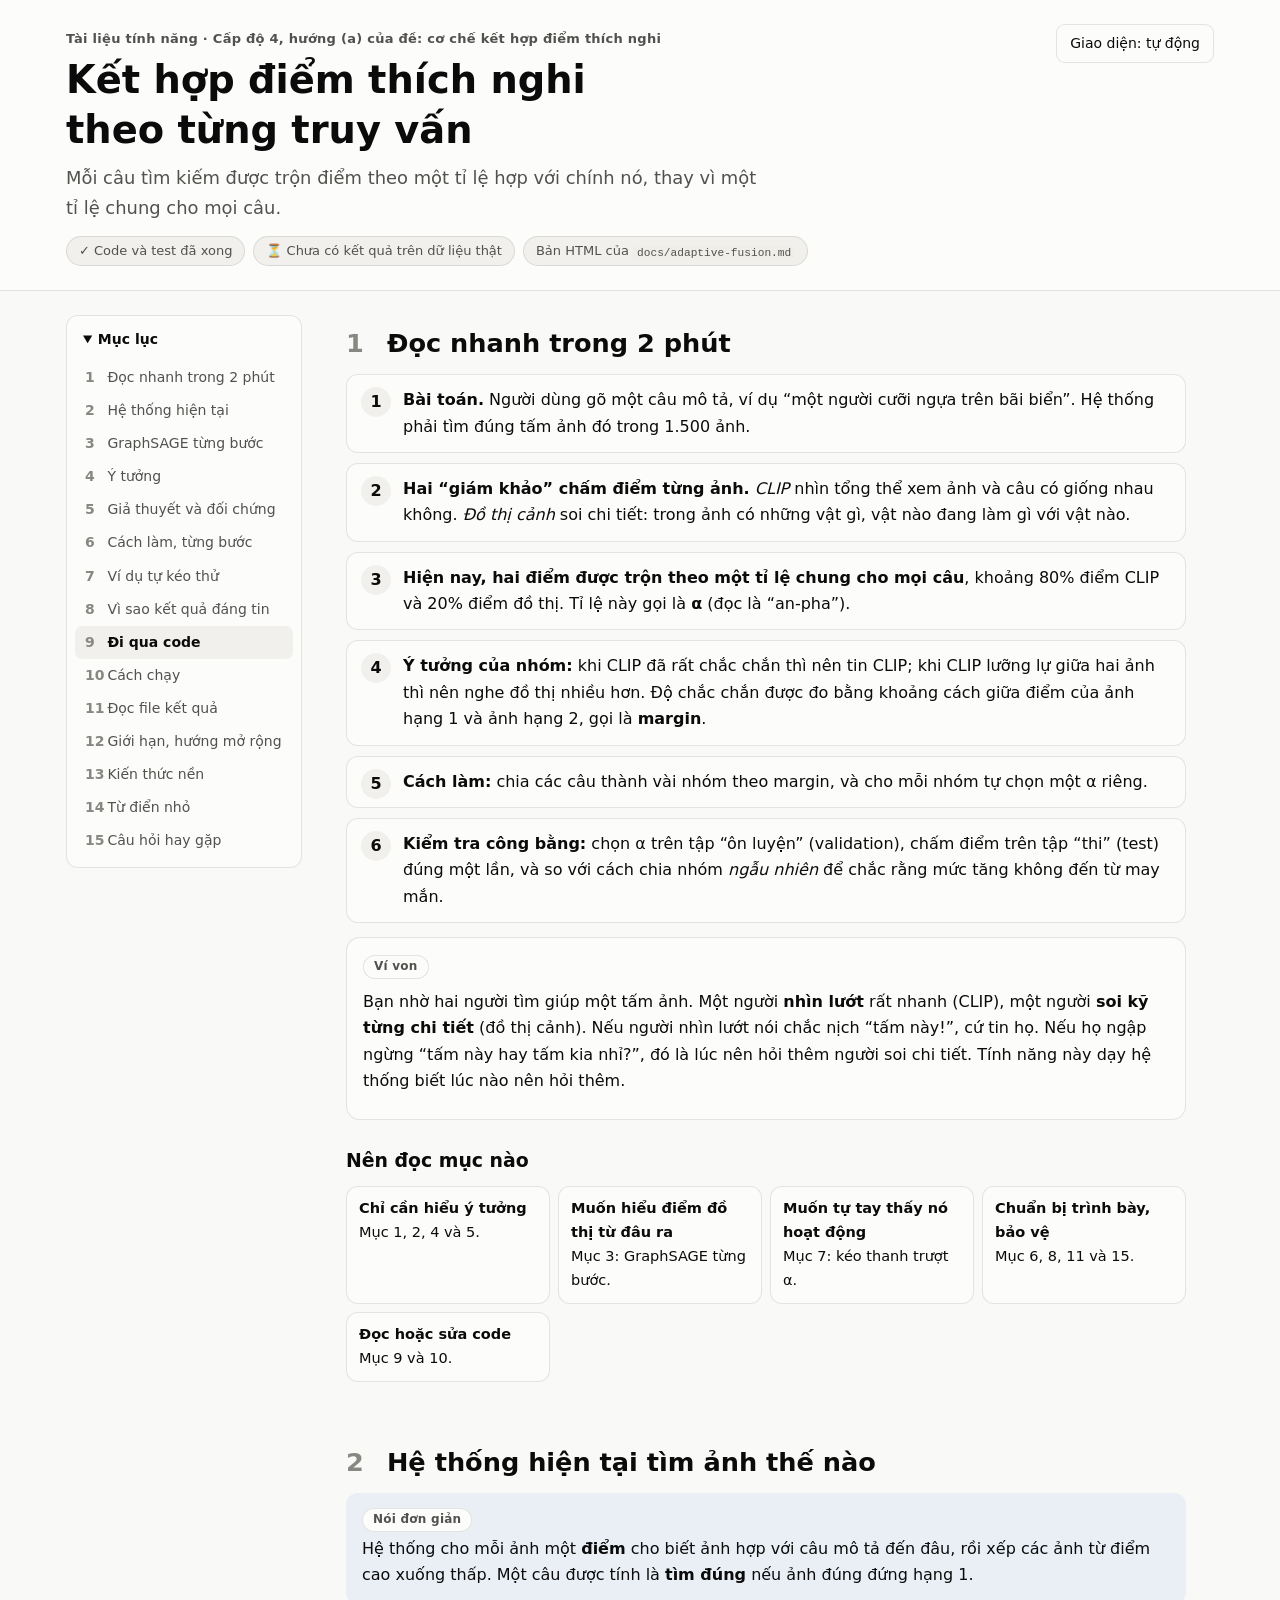
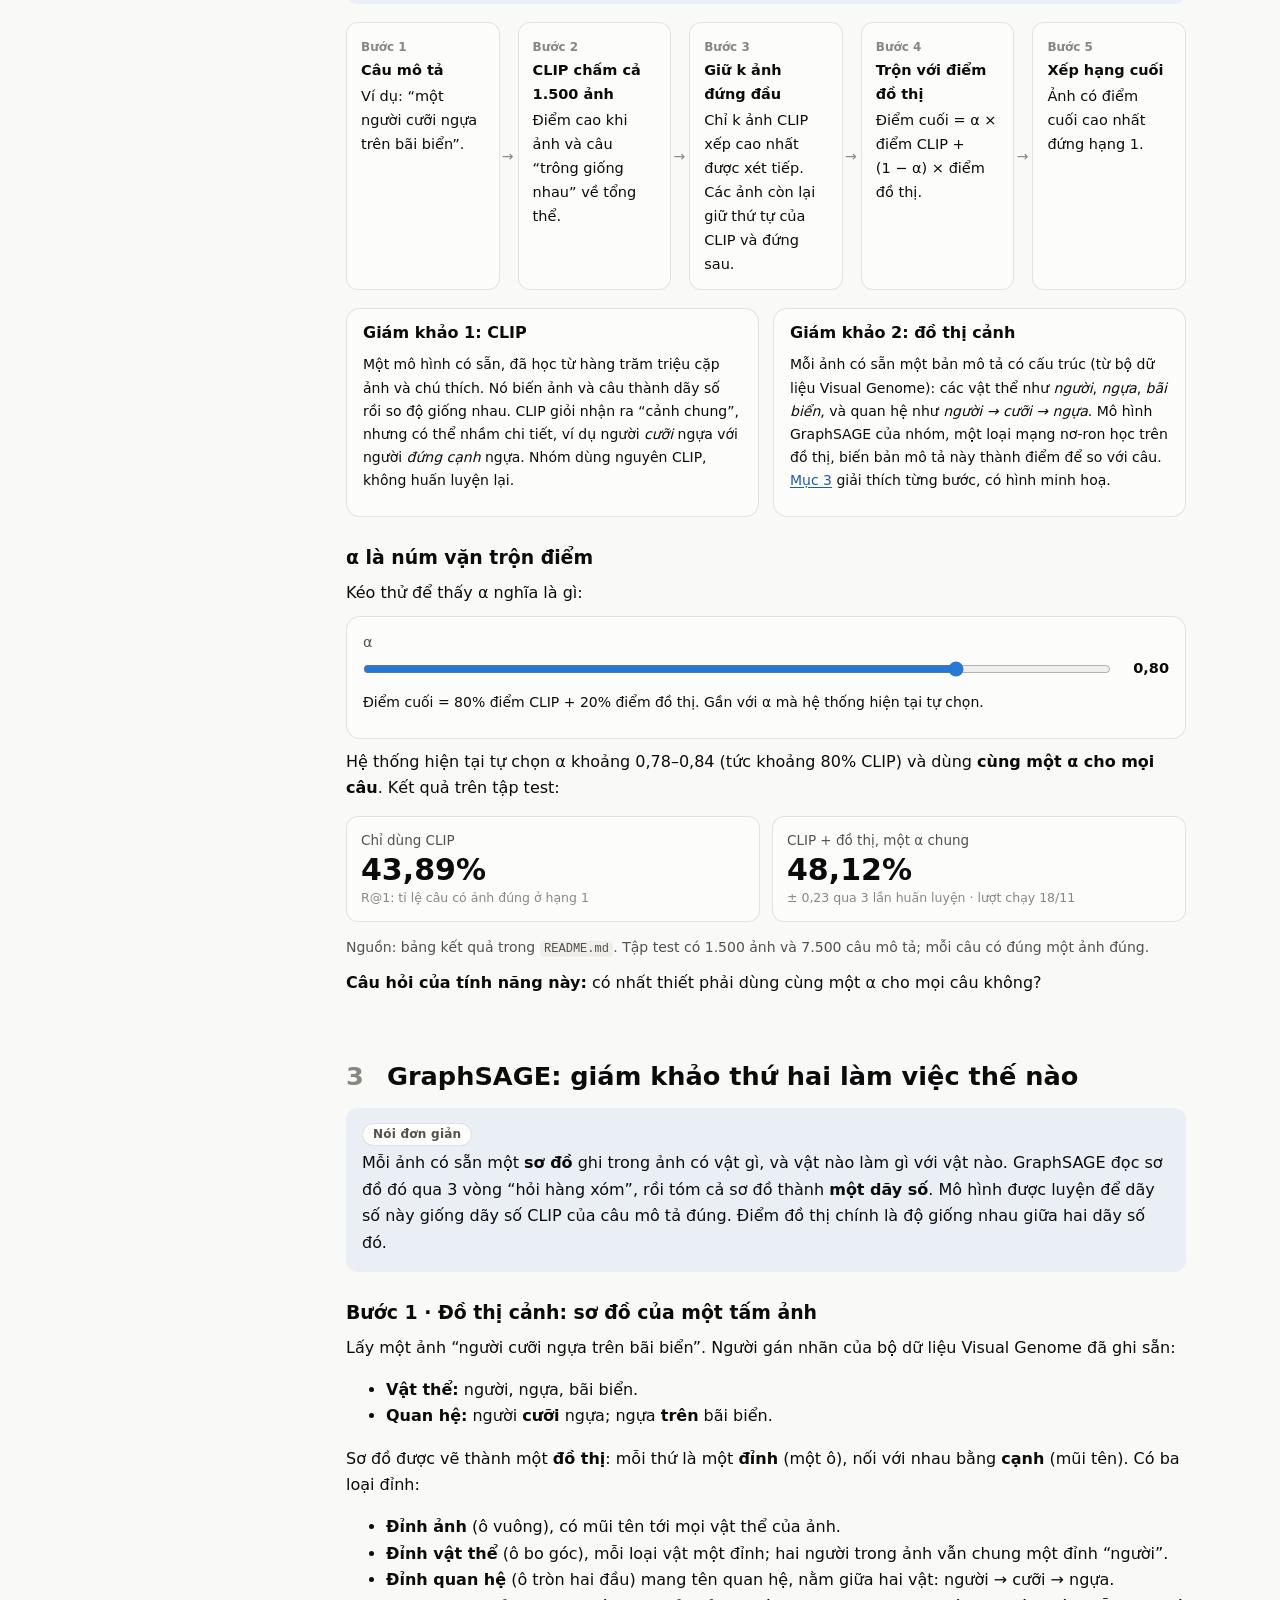
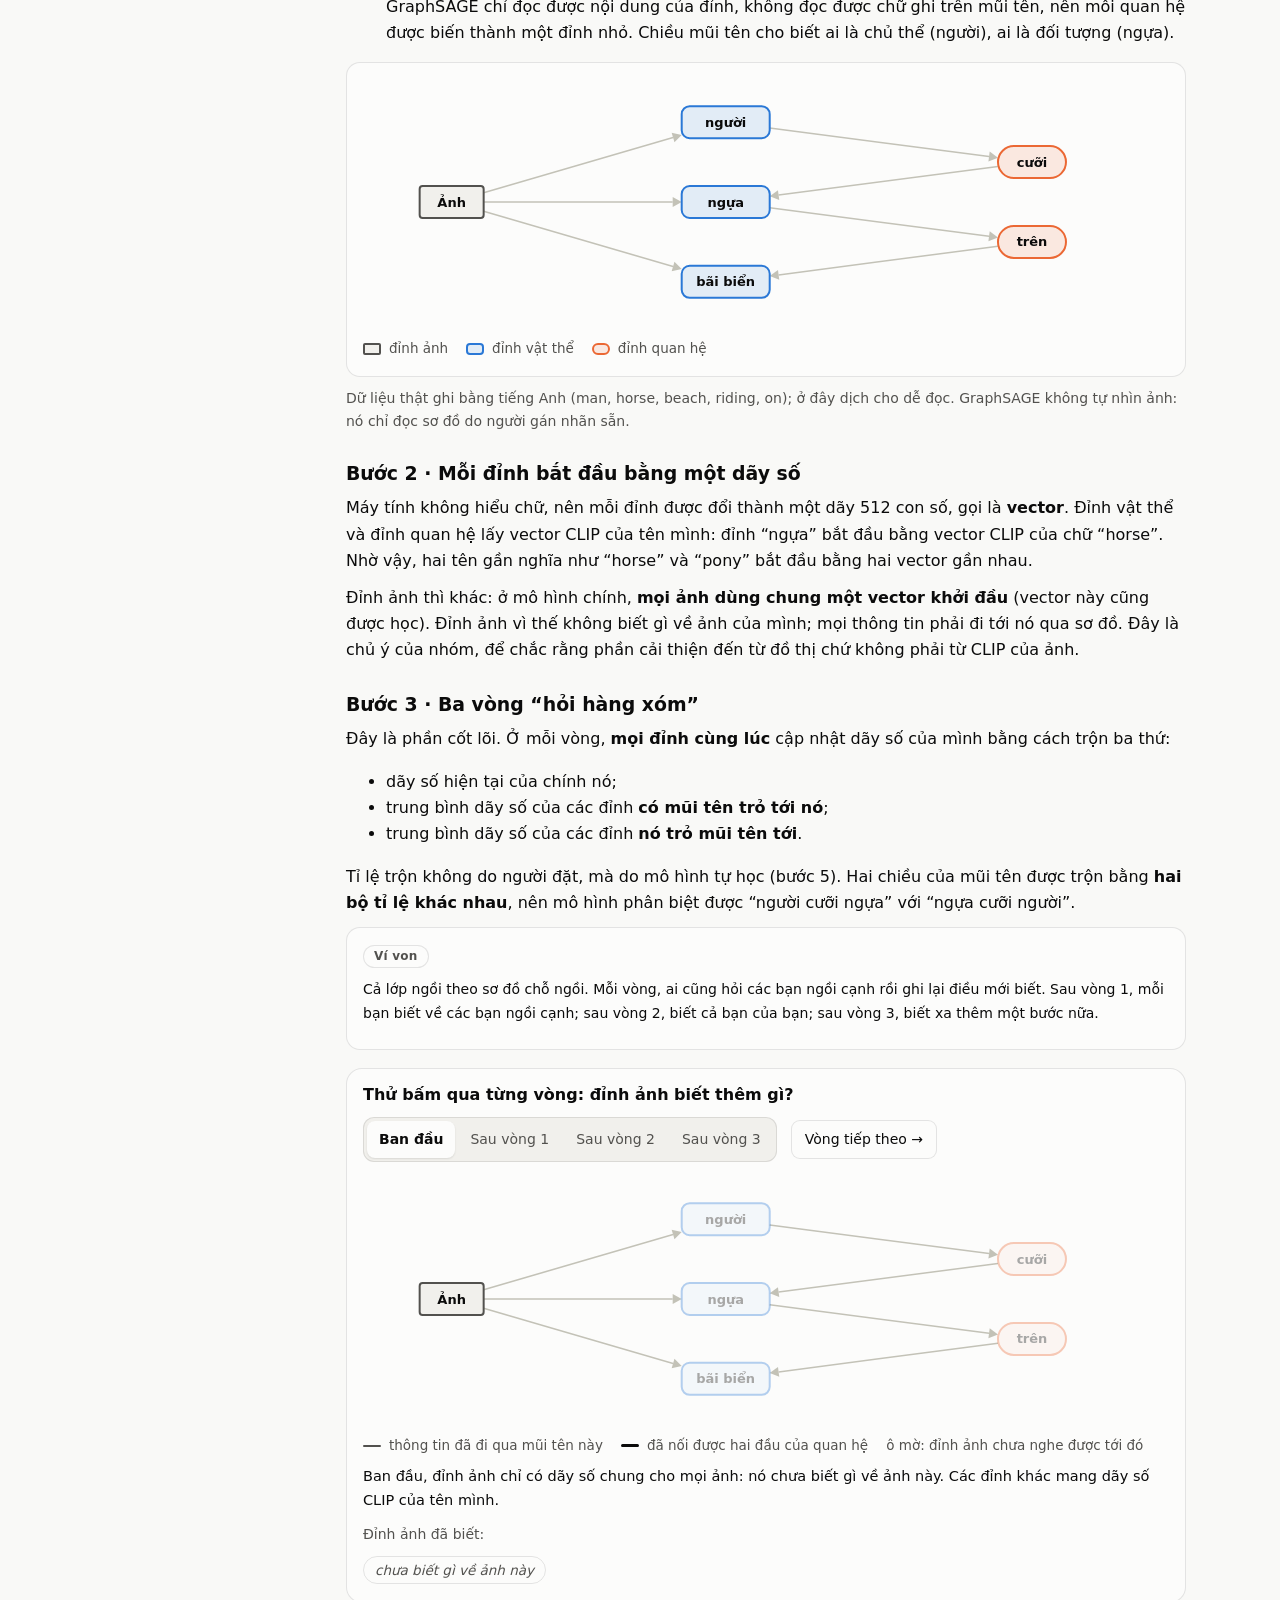
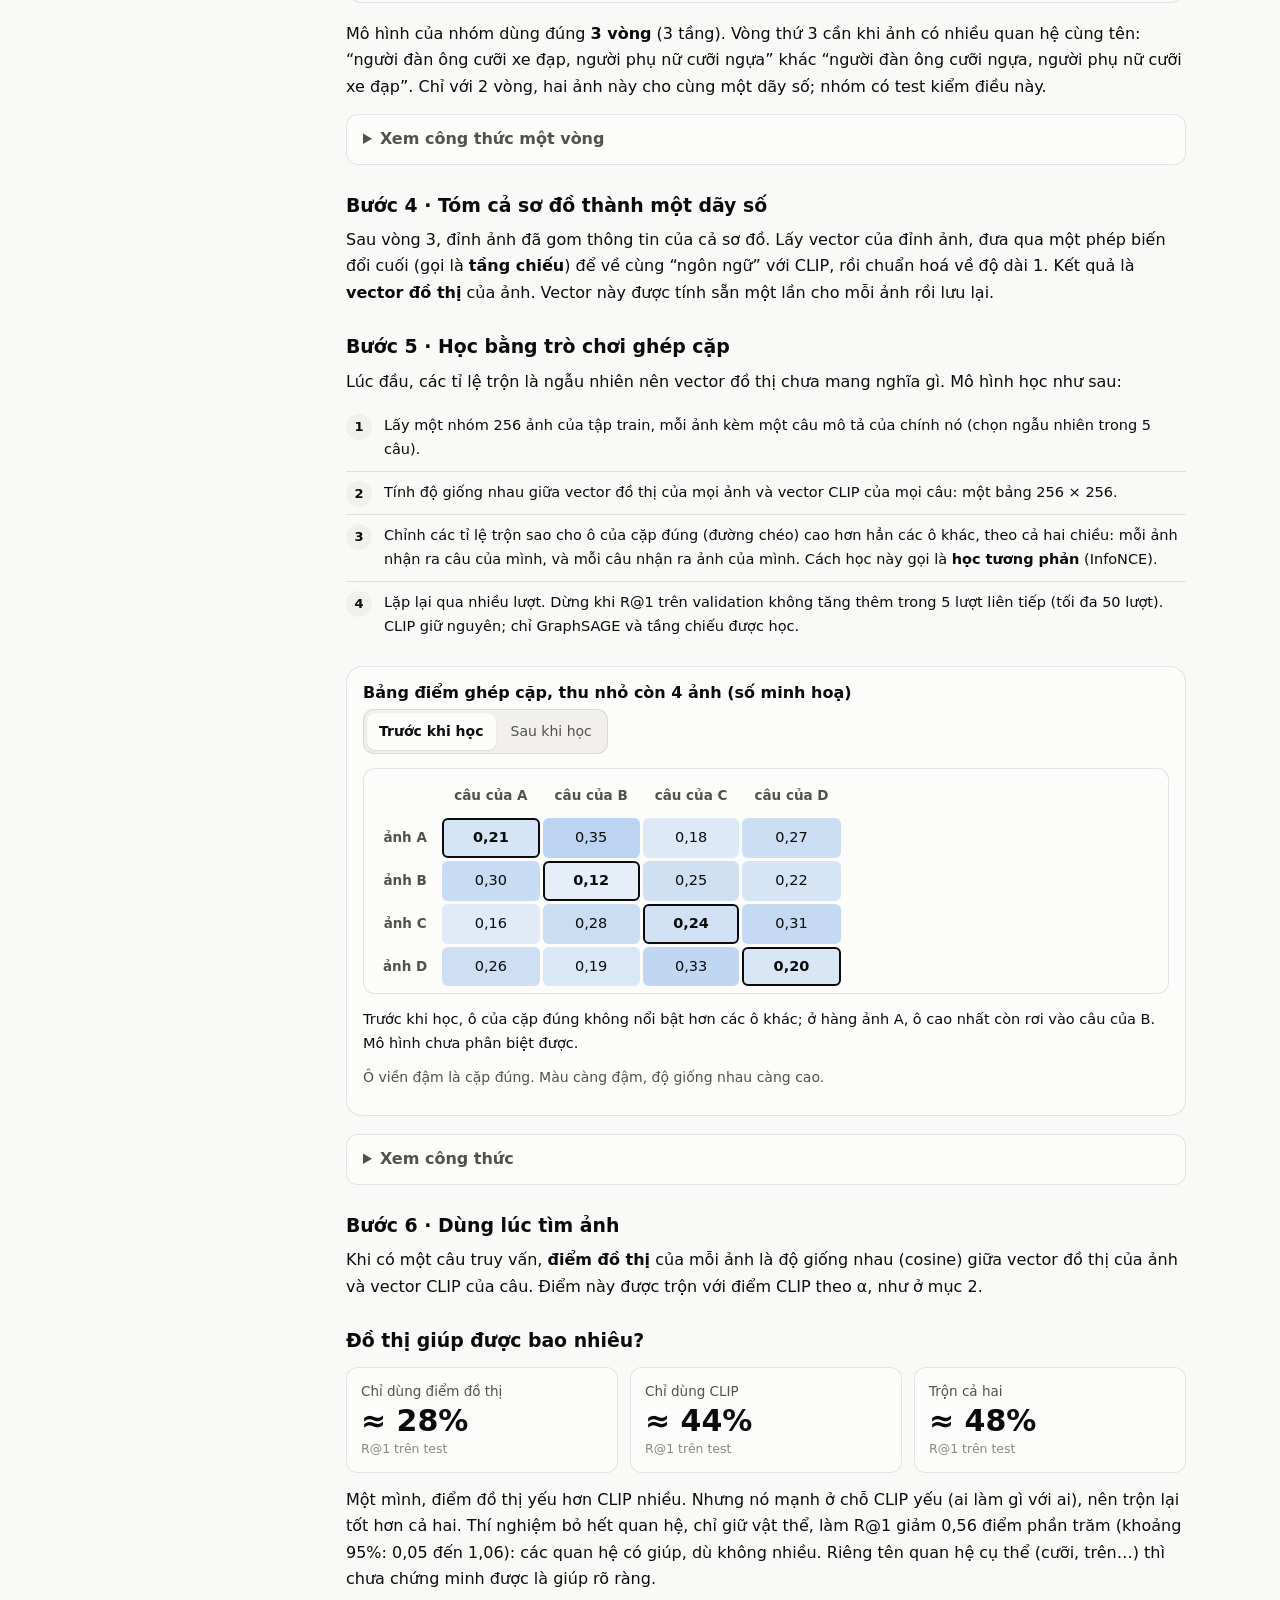
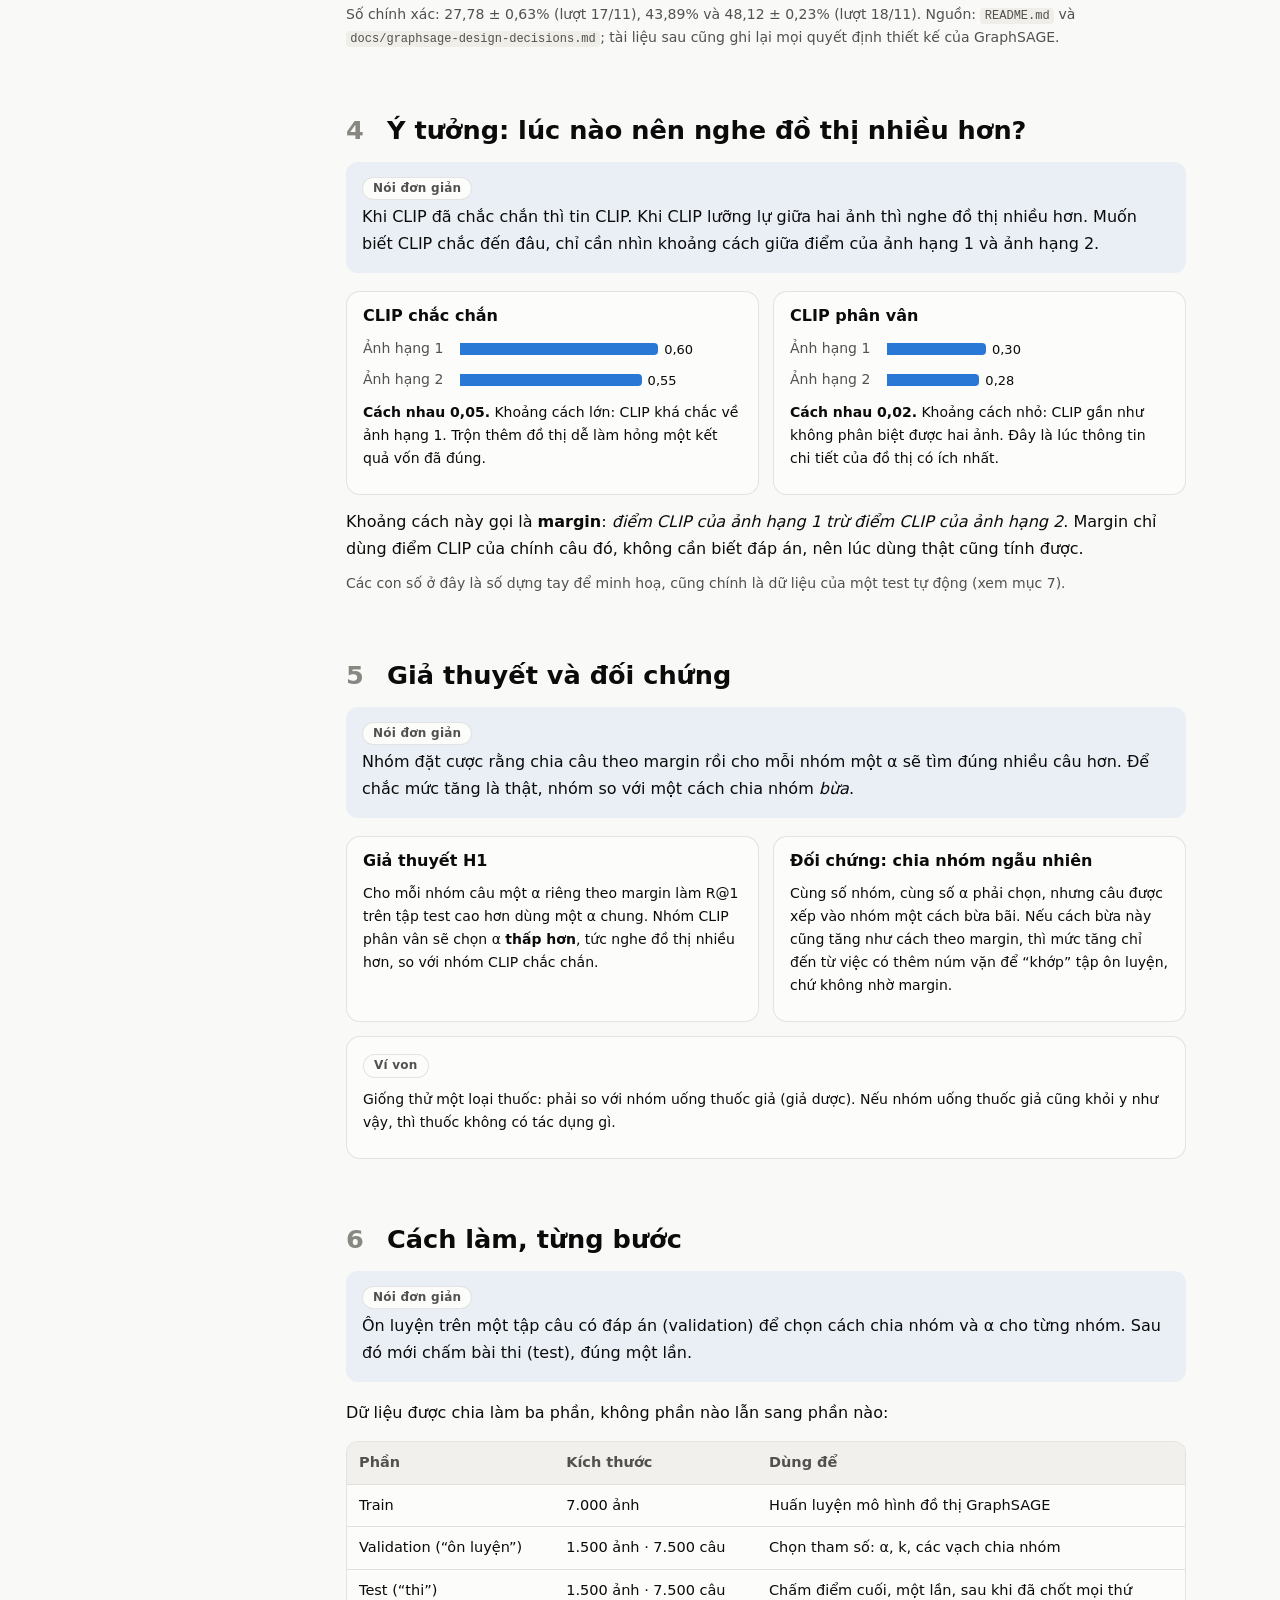
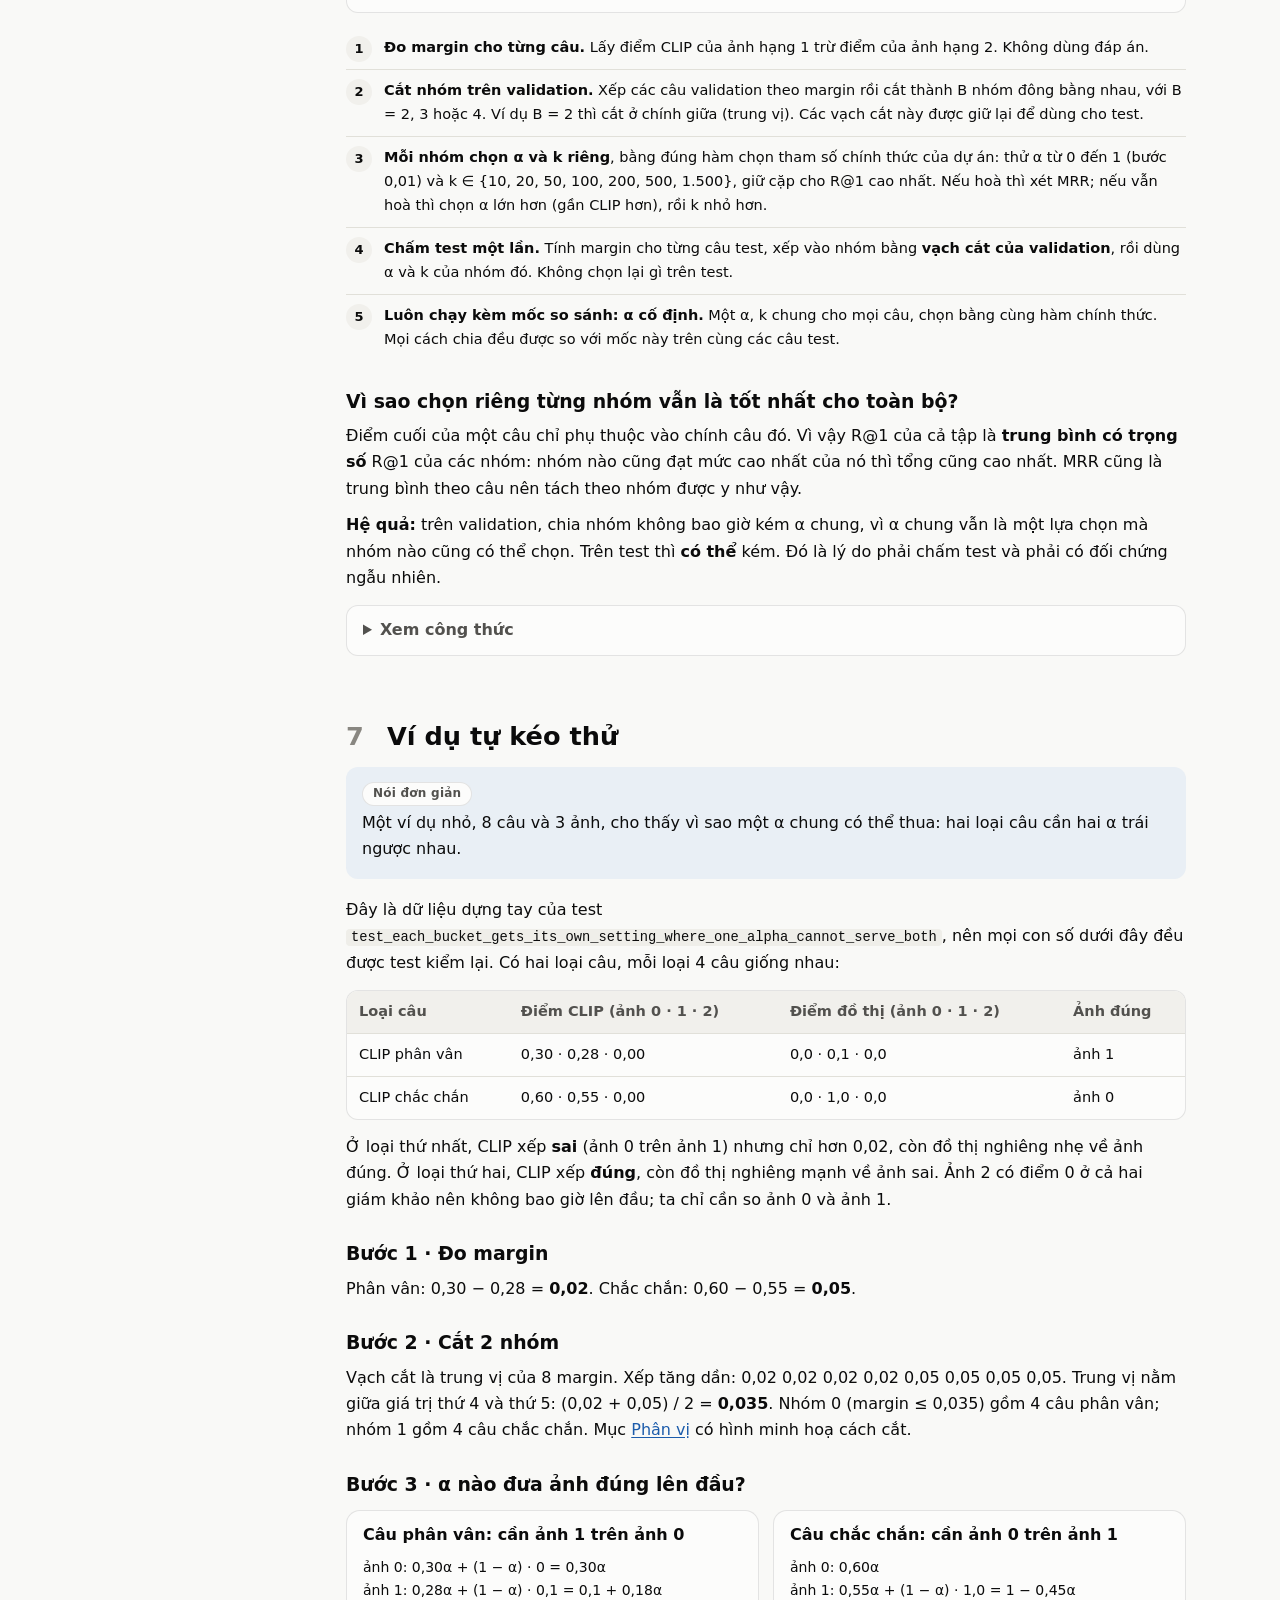
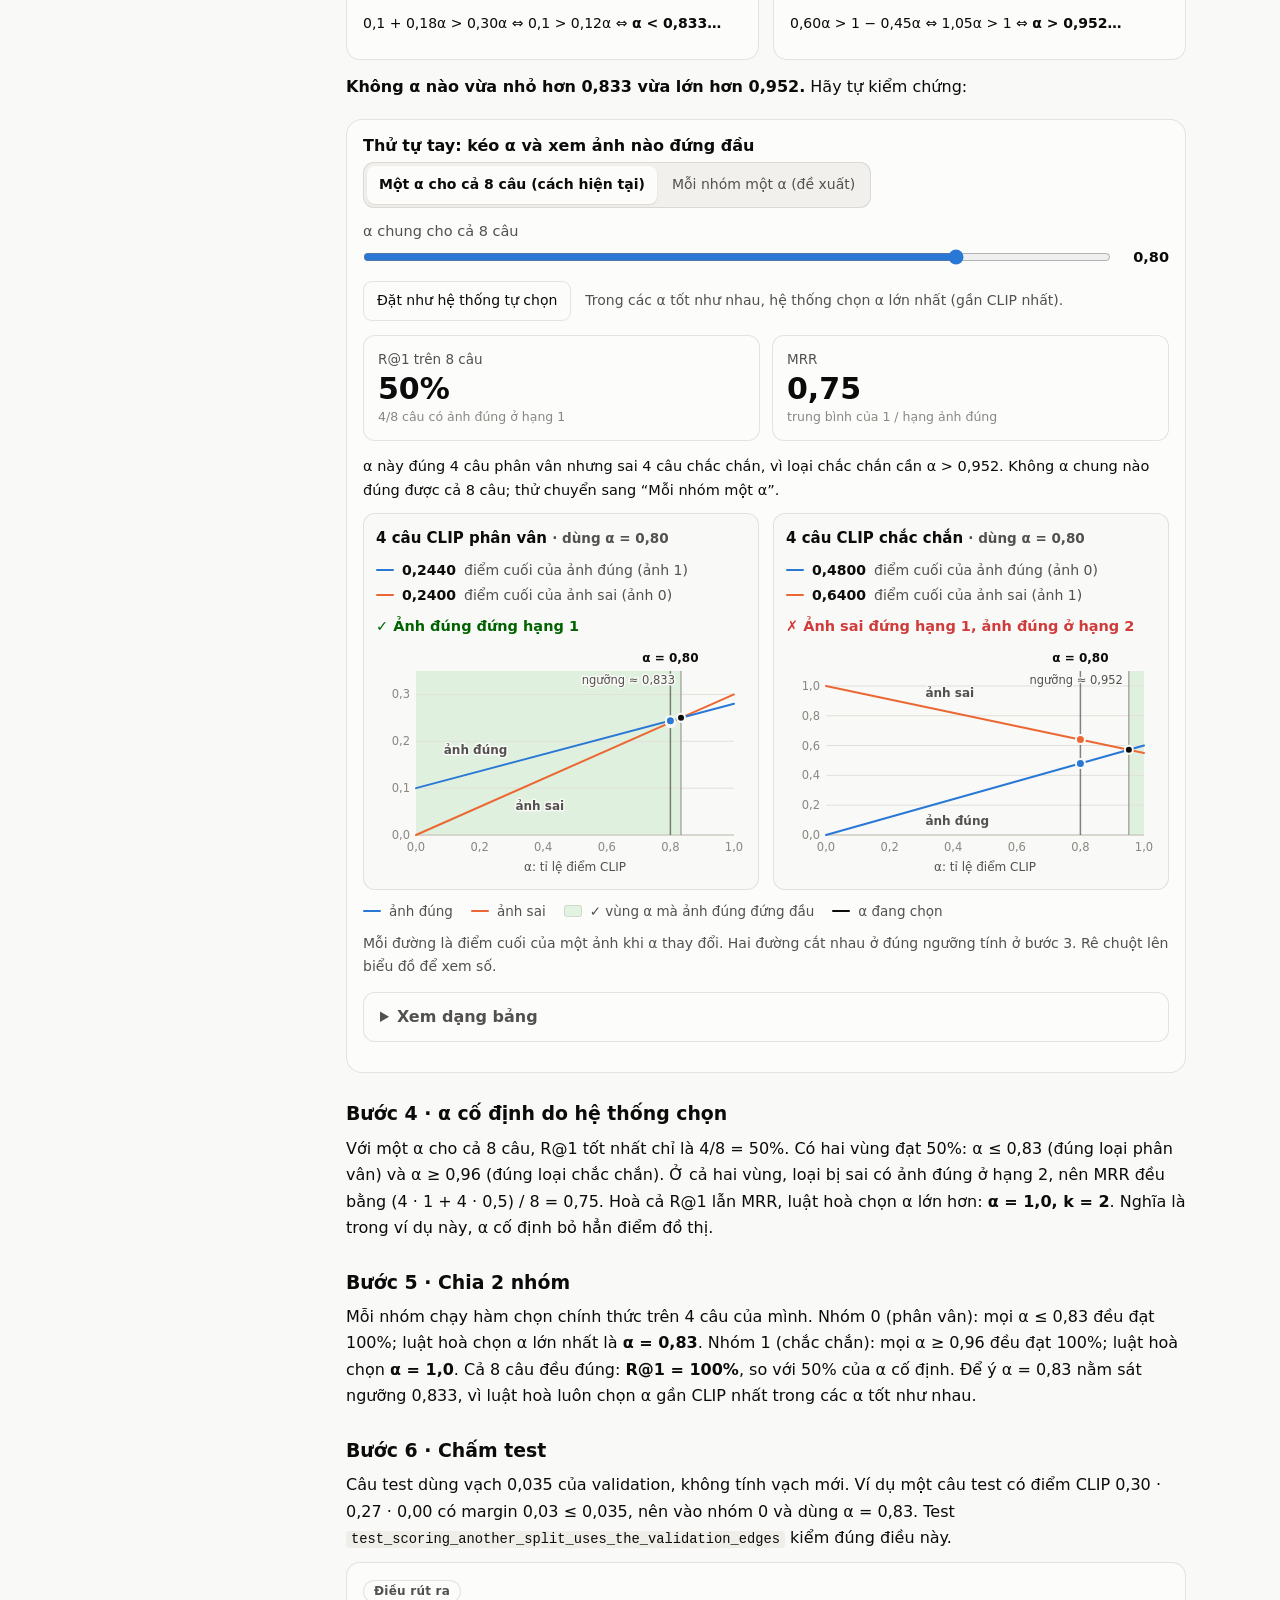
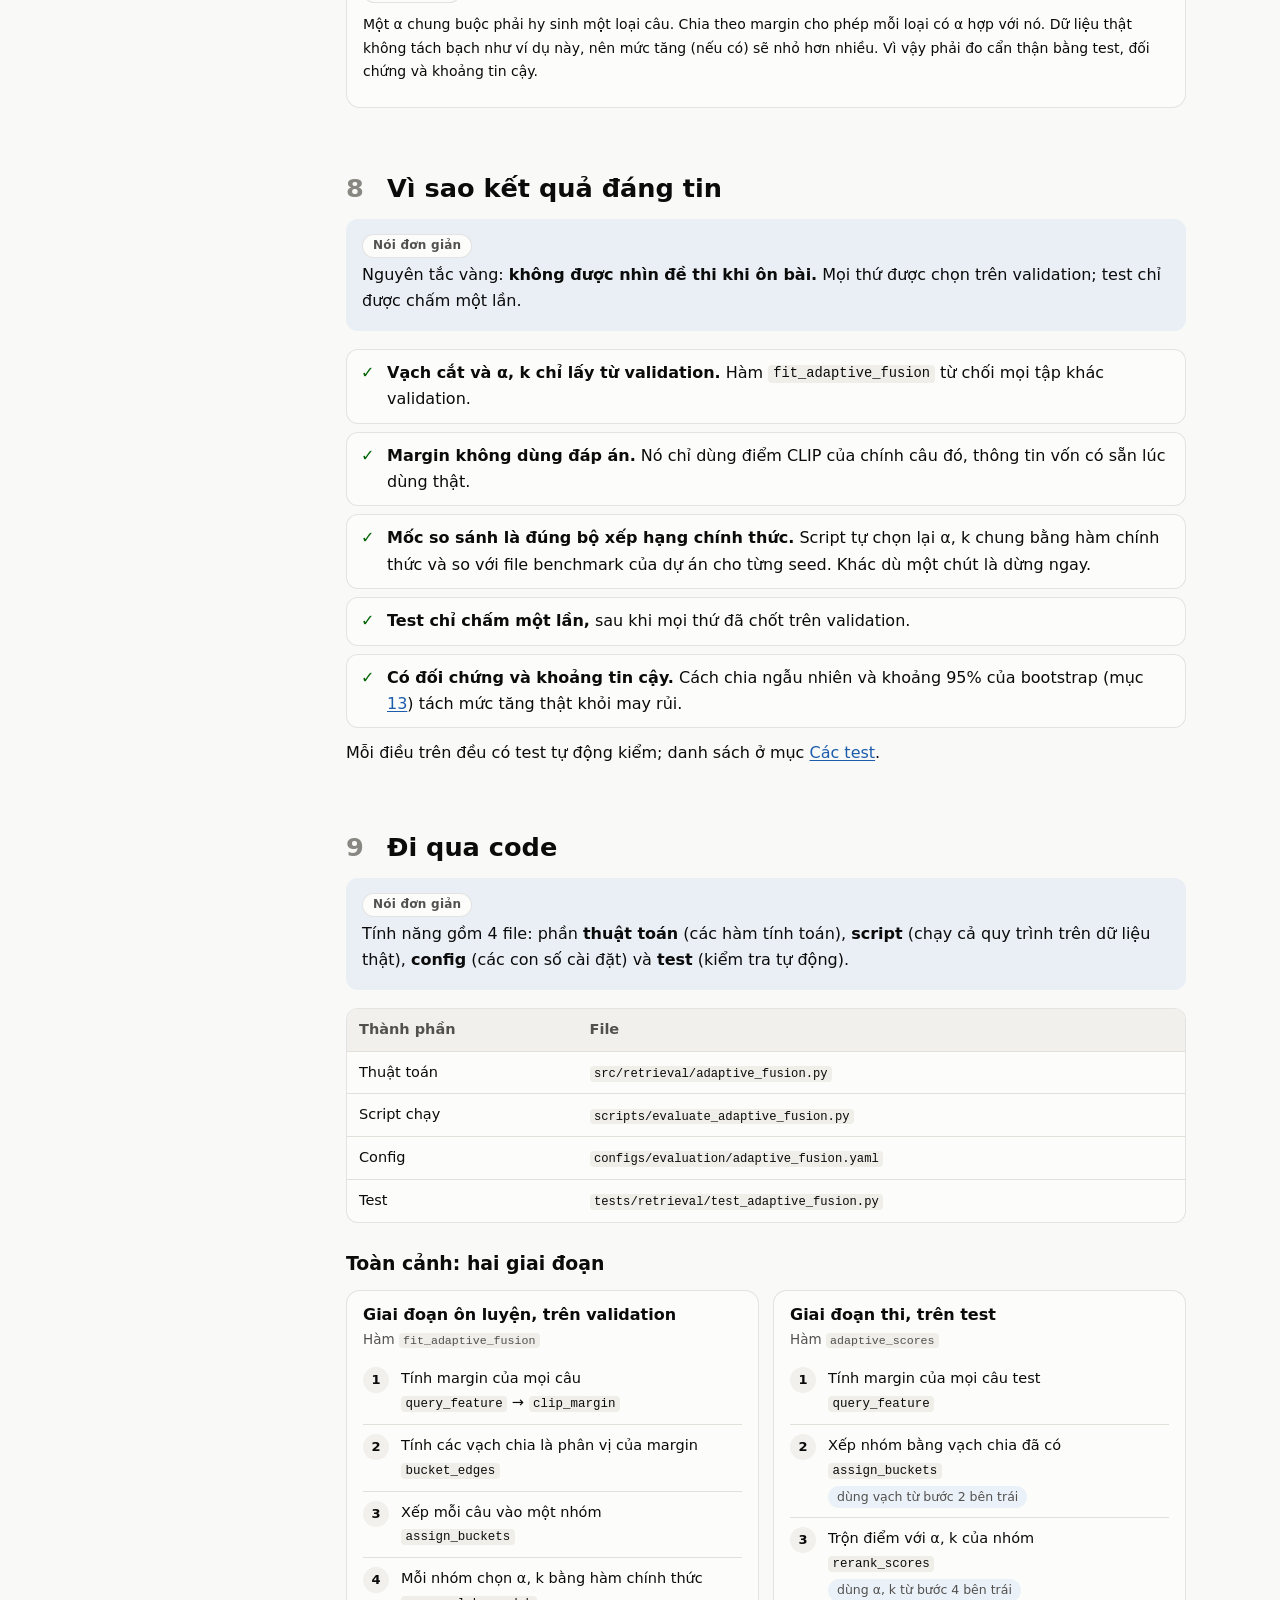
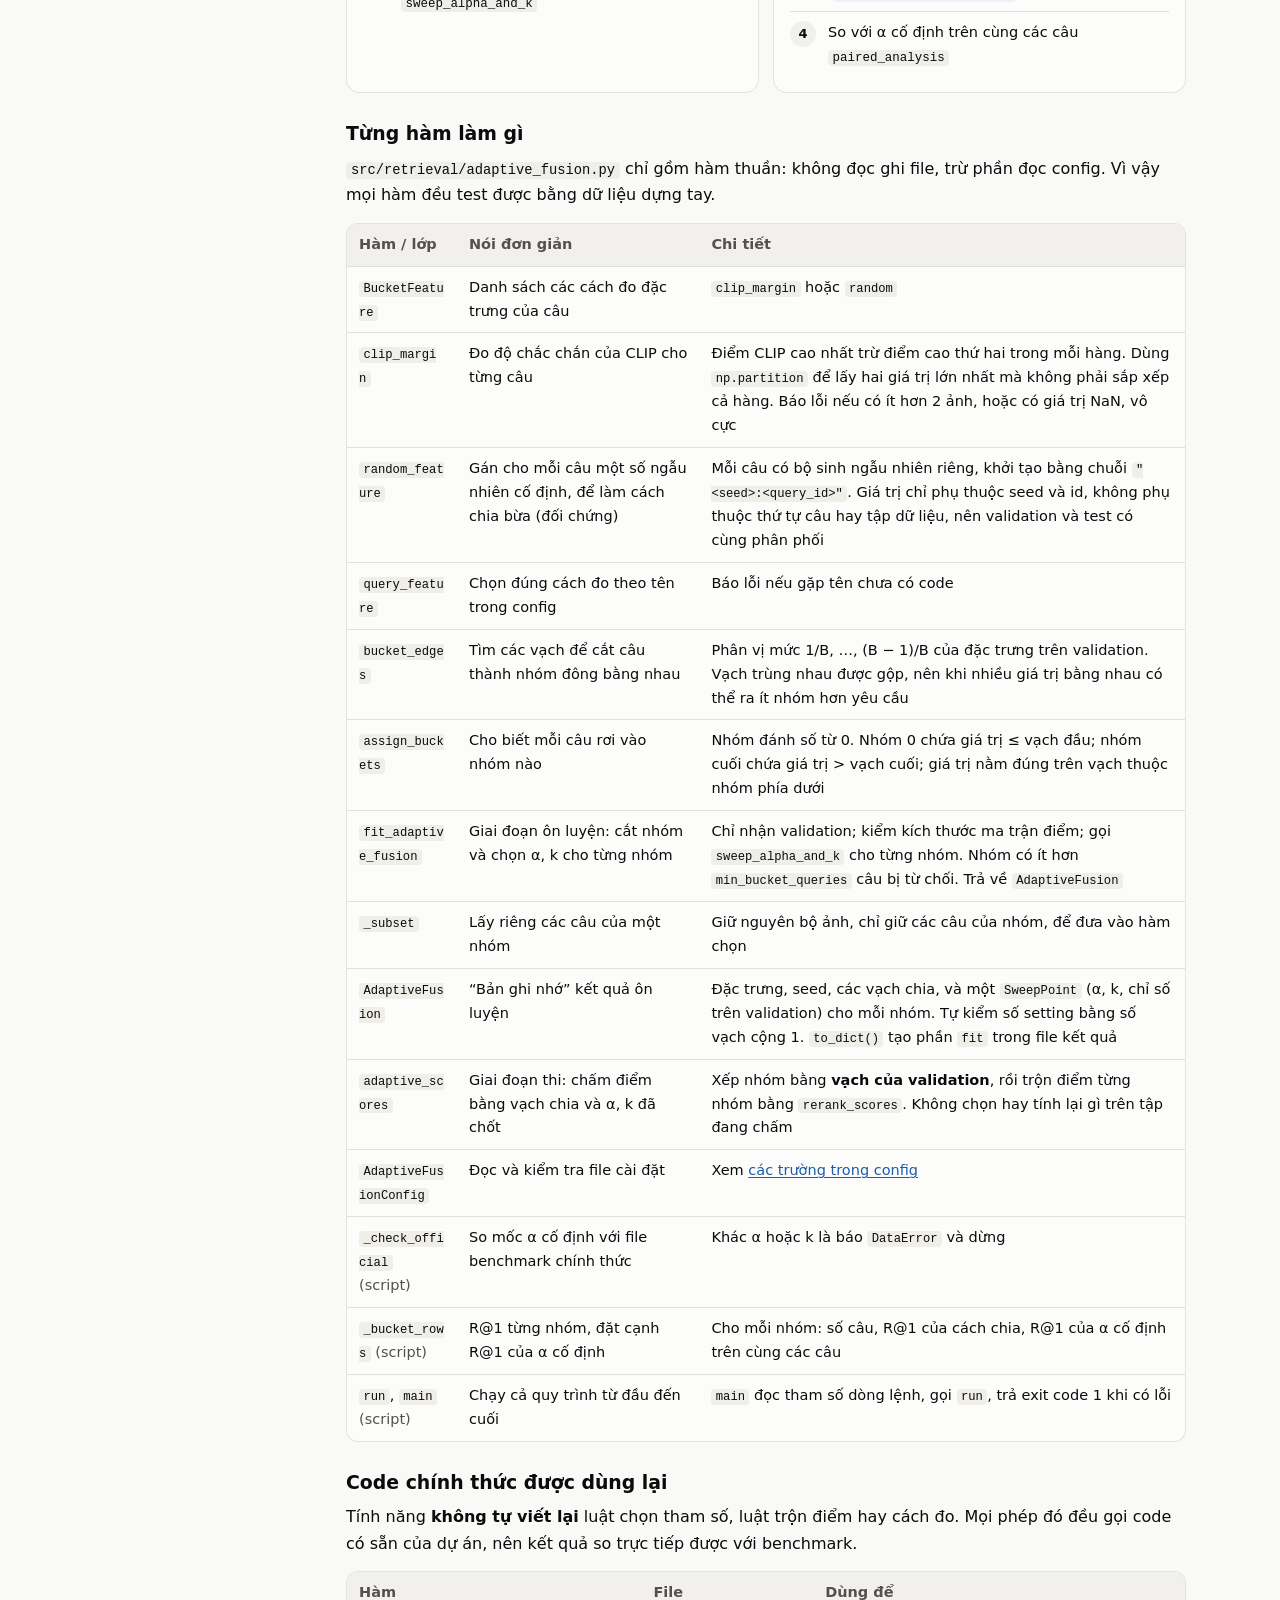
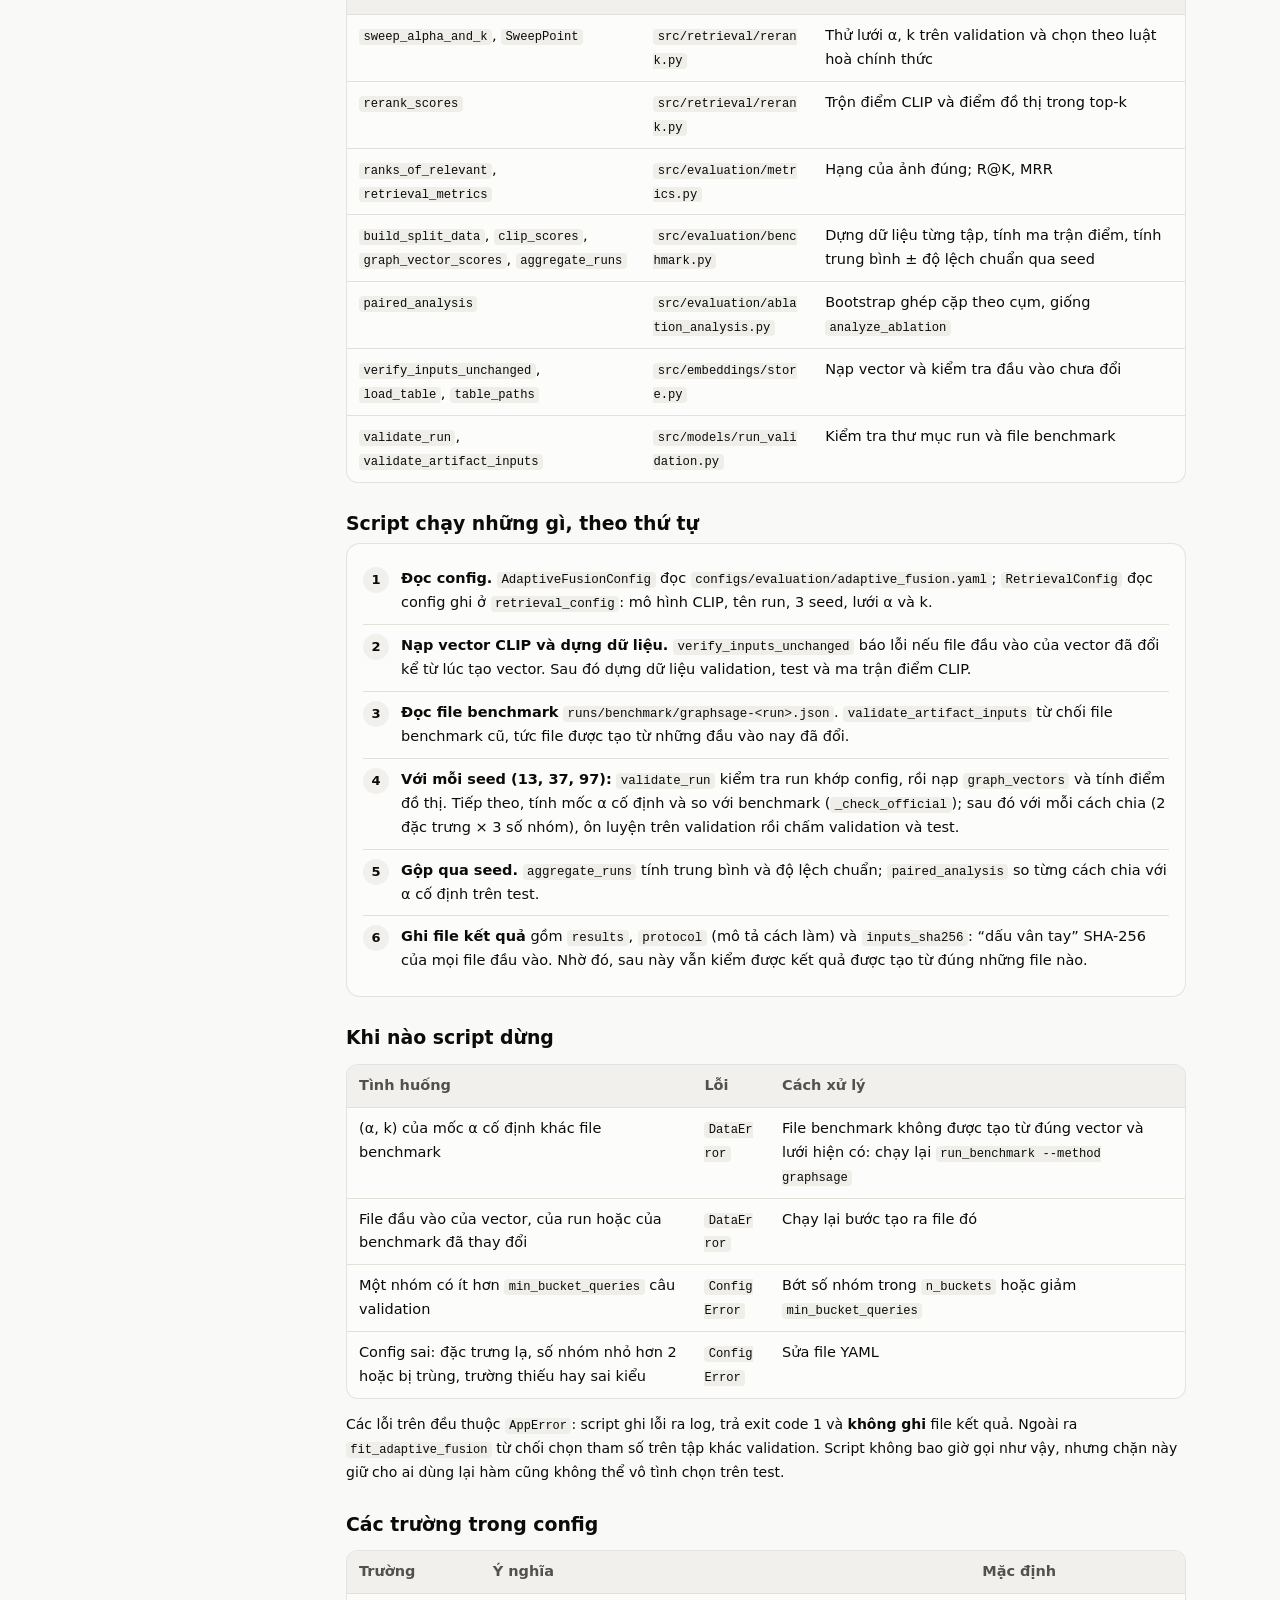
==== commit a8303f2d: "docs(adaptive-fusion): explain GraphSAGE step by step for beginners Add a section on where the graph" ====
--- a/docs/adaptive-fusion.html
+++ b/docs/adaptive-fusion.html
@@ -34,6 +34,8 @@
     --good-wash: rgba(12, 163, 12, 0.10);
     --accent-wash: rgba(42, 120, 214, 0.08);
     --neutral-wash: rgba(11, 11, 11, 0.06);
+    --obj-wash: rgba(42, 120, 214, 0.12);
+    --rel-wash: rgba(235, 104, 52, 0.13);
     --code-bg: #efeee9;
     --shadow: 0 4px 16px rgba(0, 0, 0, 0.10);
   }
@@ -58,6 +60,8 @@
       --good-wash: rgba(12, 163, 12, 0.16);
       --accent-wash: rgba(57, 135, 229, 0.13);
       --neutral-wash: rgba(255, 255, 255, 0.07);
+      --obj-wash: rgba(57, 135, 229, 0.20);
+      --rel-wash: rgba(217, 89, 38, 0.22);
       --code-bg: #262624;
       --shadow: 0 4px 16px rgba(0, 0, 0, 0.45);
     }
@@ -82,6 +86,8 @@
     --good-wash: rgba(12, 163, 12, 0.16);
     --accent-wash: rgba(57, 135, 229, 0.13);
     --neutral-wash: rgba(255, 255, 255, 0.07);
+    --obj-wash: rgba(57, 135, 229, 0.20);
+    --rel-wash: rgba(217, 89, 38, 0.22);
     --code-bg: #262624;
     --shadow: 0 4px 16px rgba(0, 0, 0, 0.45);
   }
@@ -294,6 +300,36 @@
   svg .interval-dot { fill: var(--series-1); stroke: var(--chart-bg); stroke-width: 2; }
   svg .row-label { fill: var(--text-1); font-size: 12.5px; }
 
+  /* ---------- GraphSAGE explainer ---------- */
+  .know-list { display: flex; flex-wrap: wrap; gap: 6px; list-style: none; padding: 0; margin: 10px 0 2px; }
+  .know-list li { font-size: 13.5px; background: var(--surface-2); border: 1px solid var(--border); border-radius: 999px; padding: 2px 11px; }
+  .know-list li.is-new { background: var(--accent-wash); border-color: transparent; font-weight: 650; }
+  .know-list li.is-empty { background: transparent; color: var(--text-2); font-style: italic; }
+  .swatch-image { background: var(--surface-2); border: 2px solid var(--text-2); border-radius: 2px; }
+  .swatch-object { background: var(--obj-wash); border: 2px solid var(--series-1); border-radius: 4px; }
+  .swatch-relation { background: var(--rel-wash); border: 2px solid var(--series-2); border-radius: 999px; }
+  .line-key.key-on { color: var(--text-2); }
+  .line-key.key-chain { color: var(--text-1); border-top-width: 3px; }
+  svg .g-edge { stroke: var(--axis); stroke-width: 1.5; fill: none; }
+  svg .g-edge.is-on { stroke: var(--text-2); stroke-width: 2; }
+  svg .g-edge.is-chain { stroke: var(--text-1); stroke-width: 3; }
+  svg .g-head { fill: var(--axis); }
+  svg .g-head.is-on { fill: var(--text-2); }
+  svg .g-head.is-chain { fill: var(--text-1); }
+  svg .g-node rect { stroke-width: 2; }
+  svg .g-image rect { fill: var(--surface-2); stroke: var(--text-2); }
+  svg .g-object rect { fill: var(--obj-wash); stroke: var(--series-1); }
+  svg .g-relation rect { fill: var(--rel-wash); stroke: var(--series-2); }
+  svg .g-node text { fill: var(--text-1); font-size: 13px; font-weight: 650; }
+  svg .g-node { transition: opacity 0.2s; }
+  svg .g-node.is-dim { opacity: 0.35; }
+  @media (prefers-reduced-motion: reduce) { svg .g-node { transition: none; } }
+  table.matrix { width: auto; border-collapse: separate; border-spacing: 3px; margin: 4px; }
+  table.matrix th, table.matrix td { border: 0; text-align: center; padding: 8px 12px; }
+  table.matrix th { background: none; font-weight: 600; color: var(--text-2); font-size: 13.5px; }
+  table.matrix td { border-radius: 6px; color: var(--text-1); font-variant-numeric: tabular-nums; min-width: 64px; }
+  table.matrix td.is-pair { outline: 2px solid var(--text-1); outline-offset: -2px; font-weight: 700; }
+
   /* ---------- Code lanes and timelines ---------- */
   .lanes { display: grid; gap: 14px; grid-template-columns: minmax(0, 1fr); margin: 14px 0; }
   @media (min-width: 900px) { .lanes { grid-template-columns: repeat(2, minmax(0, 1fr)); } }
@@ -354,18 +390,19 @@
       <ol>
         <li><a href="#doc-nhanh"><span class="sec-num">1</span>Đọc nhanh trong 2 phút</a></li>
         <li><a href="#he-thong"><span class="sec-num">2</span>Hệ thống hiện tại</a></li>
-        <li><a href="#y-tuong"><span class="sec-num">3</span>Ý tưởng</a></li>
-        <li><a href="#gia-thuyet"><span class="sec-num">4</span>Giả thuyết và đối chứng</a></li>
-        <li><a href="#cach-lam"><span class="sec-num">5</span>Cách làm, từng bước</a></li>
-        <li><a href="#vi-du"><span class="sec-num">6</span>Ví dụ tự kéo thử</a></li>
-        <li><a href="#dang-tin"><span class="sec-num">7</span>Vì sao kết quả đáng tin</a></li>
-        <li><a href="#code"><span class="sec-num">8</span>Đi qua code</a></li>
-        <li><a href="#chay"><span class="sec-num">9</span>Cách chạy</a></li>
-        <li><a href="#ket-qua"><span class="sec-num">10</span>Đọc file kết quả</a></li>
-        <li><a href="#gioi-han"><span class="sec-num">11</span>Giới hạn, hướng mở rộng</a></li>
-        <li><a href="#kien-thuc"><span class="sec-num">12</span>Kiến thức nền</a></li>
-        <li><a href="#tu-dien"><span class="sec-num">13</span>Từ điển nhỏ</a></li>
-        <li><a href="#hoi-dap"><span class="sec-num">14</span>Câu hỏi hay gặp</a></li>
+        <li><a href="#graphsage"><span class="sec-num">3</span>GraphSAGE từng bước</a></li>
+        <li><a href="#y-tuong"><span class="sec-num">4</span>Ý tưởng</a></li>
+        <li><a href="#gia-thuyet"><span class="sec-num">5</span>Giả thuyết và đối chứng</a></li>
+        <li><a href="#cach-lam"><span class="sec-num">6</span>Cách làm, từng bước</a></li>
+        <li><a href="#vi-du"><span class="sec-num">7</span>Ví dụ tự kéo thử</a></li>
+        <li><a href="#dang-tin"><span class="sec-num">8</span>Vì sao kết quả đáng tin</a></li>
+        <li><a href="#code"><span class="sec-num">9</span>Đi qua code</a></li>
+        <li><a href="#chay"><span class="sec-num">10</span>Cách chạy</a></li>
+        <li><a href="#ket-qua"><span class="sec-num">11</span>Đọc file kết quả</a></li>
+        <li><a href="#gioi-han"><span class="sec-num">12</span>Giới hạn, hướng mở rộng</a></li>
+        <li><a href="#kien-thuc"><span class="sec-num">13</span>Kiến thức nền</a></li>
+        <li><a href="#tu-dien"><span class="sec-num">14</span>Từ điển nhỏ</a></li>
+        <li><a href="#hoi-dap"><span class="sec-num">15</span>Câu hỏi hay gặp</a></li>
       </ol>
     </details>
   </nav>
@@ -388,10 +425,11 @@
       </div>
       <h3>Nên đọc mục nào</h3>
       <ul class="reading-guide">
-        <li><b>Chỉ cần hiểu ý tưởng</b>Mục 1 đến 4.</li>
-        <li><b>Muốn tự tay thấy nó hoạt động</b>Mục 6: kéo thanh trượt α.</li>
-        <li><b>Chuẩn bị trình bày, bảo vệ</b>Mục 5, 7, 10 và 14.</li>
-        <li><b>Đọc hoặc sửa code</b>Mục 8 và 9.</li>
+        <li><b>Chỉ cần hiểu ý tưởng</b>Mục 1, 2, 4 và 5.</li>
+        <li><b>Muốn hiểu điểm đồ thị từ đâu ra</b>Mục 3: GraphSAGE từng bước.</li>
+        <li><b>Muốn tự tay thấy nó hoạt động</b>Mục 7: kéo thanh trượt α.</li>
+        <li><b>Chuẩn bị trình bày, bảo vệ</b>Mục 6, 8, 11 và 15.</li>
+        <li><b>Đọc hoặc sửa code</b>Mục 9 và 10.</li>
       </ul>
     </section>
 
@@ -416,7 +454,7 @@
         </div>
         <div class="card">
           <h4>Giám khảo 2: đồ thị cảnh</h4>
-          <p class="small">Mỗi ảnh có sẵn một bản mô tả có cấu trúc (từ bộ dữ liệu Visual Genome): các vật thể như <em>người</em>, <em>ngựa</em>, <em>bãi biển</em>, và quan hệ như <em>người → cưỡi → ngựa</em>. Mô hình GraphSAGE của nhóm, một loại mạng nơ-ron học trên đồ thị, biến bản mô tả này thành điểm để so với câu.</p>
+          <p class="small">Mỗi ảnh có sẵn một bản mô tả có cấu trúc (từ bộ dữ liệu Visual Genome): các vật thể như <em>người</em>, <em>ngựa</em>, <em>bãi biển</em>, và quan hệ như <em>người → cưỡi → ngựa</em>. Mô hình GraphSAGE của nhóm, một loại mạng nơ-ron học trên đồ thị, biến bản mô tả này thành điểm để so với câu. <a href="#graphsage">Mục 3</a> giải thích từng bước, có hình minh hoạ.</p>
         </div>
       </div>
       <h3>α là núm vặn trộn điểm</h3>
@@ -439,8 +477,148 @@
     </section>
 
     <!-- 3 -->
+    <section id="graphsage">
+      <h2><span class="sec-num">3</span>GraphSAGE: giám khảo thứ hai làm việc thế nào</h2>
+      <div class="simple">
+        <span class="chip">Nói đơn giản</span>
+        <p>Mỗi ảnh có sẵn một <b>sơ đồ</b> ghi trong ảnh có vật gì, và vật nào làm gì với vật nào. GraphSAGE đọc sơ đồ đó qua 3 vòng “hỏi hàng xóm”, rồi tóm cả sơ đồ thành <b>một dãy số</b>. Mô hình được luyện để dãy số này giống dãy số CLIP của câu mô tả đúng. Điểm đồ thị chính là độ giống nhau giữa hai dãy số đó.</p>
+      </div>
+
+      <h3>Bước 1 · Đồ thị cảnh: sơ đồ của một tấm ảnh</h3>
+      <p>Lấy một ảnh “người cưỡi ngựa trên bãi biển”. Người gán nhãn của bộ dữ liệu Visual Genome đã ghi sẵn:</p>
+      <ul>
+        <li><b>Vật thể:</b> người, ngựa, bãi biển.</li>
+        <li><b>Quan hệ:</b> người <b>cưỡi</b> ngựa; ngựa <b>trên</b> bãi biển.</li>
+      </ul>
+      <p>Sơ đồ được vẽ thành một <b>đồ thị</b>: mỗi thứ là một <b>đỉnh</b> (một ô), nối với nhau bằng <b>cạnh</b> (mũi tên). Có ba loại đỉnh:</p>
+      <ul>
+        <li><b>Đỉnh ảnh</b> (ô vuông), có mũi tên tới mọi vật thể của ảnh.</li>
+        <li><b>Đỉnh vật thể</b> (ô bo góc), mỗi loại vật một đỉnh; hai người trong ảnh vẫn chung một đỉnh “người”.</li>
+        <li><b>Đỉnh quan hệ</b> (ô tròn hai đầu) mang tên quan hệ, nằm giữa hai vật: người → cưỡi → ngựa. GraphSAGE chỉ đọc được nội dung của đỉnh, không đọc được chữ ghi trên mũi tên, nên mỗi quan hệ được biến thành một đỉnh nhỏ. Chiều mũi tên cho biết ai là chủ thể (người), ai là đối tượng (ngựa).</li>
+      </ul>
+      <div class="card">
+        <div class="chart" id="g-structure"></div>
+        <div class="legend">
+          <span class="item"><span class="swatch swatch-image"></span>đỉnh ảnh</span>
+          <span class="item"><span class="swatch swatch-object"></span>đỉnh vật thể</span>
+          <span class="item"><span class="swatch swatch-relation"></span>đỉnh quan hệ</span>
+        </div>
+      </div>
+      <p class="note">Dữ liệu thật ghi bằng tiếng Anh (man, horse, beach, riding, on); ở đây dịch cho dễ đọc. GraphSAGE không tự nhìn ảnh: nó chỉ đọc sơ đồ do người gán nhãn sẵn.</p>
+
+      <h3>Bước 2 · Mỗi đỉnh bắt đầu bằng một dãy số</h3>
+      <p>Máy tính không hiểu chữ, nên mỗi đỉnh được đổi thành một dãy 512 con số, gọi là <b>vector</b>. Đỉnh vật thể và đỉnh quan hệ lấy vector CLIP của tên mình: đỉnh “ngựa” bắt đầu bằng vector CLIP của chữ “horse”. Nhờ vậy, hai tên gần nghĩa như “horse” và “pony” bắt đầu bằng hai vector gần nhau.</p>
+      <p>Đỉnh ảnh thì khác: ở mô hình chính, <b>mọi ảnh dùng chung một vector khởi đầu</b> (vector này cũng được học). Đỉnh ảnh vì thế không biết gì về ảnh của mình; mọi thông tin phải đi tới nó qua sơ đồ. Đây là chủ ý của nhóm, để chắc rằng phần cải thiện đến từ đồ thị chứ không phải từ CLIP của ảnh.</p>
+
+      <h3>Bước 3 · Ba vòng “hỏi hàng xóm”</h3>
+      <p>Đây là phần cốt lõi. Ở mỗi vòng, <b>mọi đỉnh cùng lúc</b> cập nhật dãy số của mình bằng cách trộn ba thứ:</p>
+      <ul>
+        <li>dãy số hiện tại của chính nó;</li>
+        <li>trung bình dãy số của các đỉnh <b>có mũi tên trỏ tới nó</b>;</li>
+        <li>trung bình dãy số của các đỉnh <b>nó trỏ mũi tên tới</b>.</li>
+      </ul>
+      <p>Tỉ lệ trộn không do người đặt, mà do mô hình tự học (bước 5). Hai chiều của mũi tên được trộn bằng <b>hai bộ tỉ lệ khác nhau</b>, nên mô hình phân biệt được “người cưỡi ngựa” với “ngựa cưỡi người”.</p>
+      <div class="card">
+        <span class="chip">Ví von</span>
+        <p class="small">Cả lớp ngồi theo sơ đồ chỗ ngồi. Mỗi vòng, ai cũng hỏi các bạn ngồi cạnh rồi ghi lại điều mới biết. Sau vòng 1, mỗi bạn biết về các bạn ngồi cạnh; sau vòng 2, biết cả bạn của bạn; sau vòng 3, biết xa thêm một bước nữa.</p>
+      </div>
+      <div class="explorer" id="graph-demo">
+        <h4>Thử bấm qua từng vòng: đỉnh ảnh biết thêm gì?</h4>
+        <div class="controls">
+          <div class="seg" role="group" aria-label="Số vòng đã chạy" id="g-steps">
+            <button type="button" data-value="0" aria-pressed="true">Ban đầu</button>
+            <button type="button" data-value="1" aria-pressed="false">Sau vòng 1</button>
+            <button type="button" data-value="2" aria-pressed="false">Sau vòng 2</button>
+            <button type="button" data-value="3" aria-pressed="false">Sau vòng 3</button>
+          </div>
+          <button type="button" class="btn" id="g-next">Vòng tiếp theo →</button>
+        </div>
+        <div class="chart" id="g-chart"></div>
+        <div class="legend">
+          <span class="item"><span class="line-key key-on"></span>thông tin đã đi qua mũi tên này</span>
+          <span class="item"><span class="line-key key-chain"></span>đã nối được hai đầu của quan hệ</span>
+          <span class="item">ô mờ: đỉnh ảnh chưa nghe được tới đó</span>
+        </div>
+        <p class="ex-note" id="g-text" aria-live="polite"></p>
+        <p class="small muted" style="margin-bottom: 0">Đỉnh ảnh đã biết:</p>
+        <ul class="know-list" id="g-know"></ul>
+      </div>
+      <p>Mô hình của nhóm dùng đúng <b>3 vòng</b> (3 tầng). Vòng thứ 3 cần khi ảnh có nhiều quan hệ cùng tên: “người đàn ông cưỡi xe đạp, người phụ nữ cưỡi ngựa” khác “người đàn ông cưỡi ngựa, người phụ nữ cưỡi xe đạp”. Chỉ với 2 vòng, hai ảnh này cho cùng một dãy số; nhóm có test kiểm điều này.</p>
+      <details class="more">
+        <summary>Xem công thức một vòng</summary>
+        <p>Với <i>h</i><sub>i</sub><sup>(ℓ)</sup> là vector của đỉnh <i>i</i> sau ℓ vòng:</p>
+        <math display="block">
+          <mrow>
+            <msubsup><mi>h</mi><mi>i</mi><mrow><mo stretchy="false">(</mo><mi>ℓ</mi><mo>+</mo><mn>1</mn><mo stretchy="false">)</mo></mrow></msubsup>
+            <mo>=</mo><mi>σ</mi><mo>(</mo>
+            <msub><mi>A</mi><mi>ℓ</mi></msub><msubsup><mi>h</mi><mi>i</mi><mrow><mo stretchy="false">(</mo><mi>ℓ</mi><mo stretchy="false">)</mo></mrow></msubsup>
+            <mo>+</mo><msub><mi>B</mi><mi>ℓ</mi></msub><mo>·</mo>
+            <munder><mtext>trung bình</mtext><mrow><mi>j</mi><mo>→</mo><mi>i</mi></mrow></munder><mspace width="0.3em"></mspace>
+            <msubsup><mi>h</mi><mi>j</mi><mrow><mo stretchy="false">(</mo><mi>ℓ</mi><mo stretchy="false">)</mo></mrow></msubsup>
+            <mo>+</mo><msub><mi>C</mi><mi>ℓ</mi></msub><mo>·</mo>
+            <munder><mtext>trung bình</mtext><mrow><mi>i</mi><mo>→</mo><mi>j</mi></mrow></munder><mspace width="0.3em"></mspace>
+            <msubsup><mi>h</mi><mi>j</mi><mrow><mo stretchy="false">(</mo><mi>ℓ</mi><mo stretchy="false">)</mo></mrow></msubsup>
+            <mo>)</mo>
+          </mrow>
+        </math>
+        <p class="small"><i>j</i> → <i>i</i> là các đỉnh trỏ tới <i>i</i>; <i>i</i> → <i>j</i> là các đỉnh <i>i</i> trỏ tới. <i>A</i>, <i>B</i>, <i>C</i> là các ma trận học được, mỗi vòng một bộ riêng. σ là ReLU (giữ số dương, đổi số âm thành 0), không dùng ở vòng cuối vì vector CLIP có cả số âm. Hệ số tự do được bỏ qua cho gọn.</p>
+        <p class="small">Trong code, mỗi vòng là <code>DirectedSAGELayer</code>: tổng của hai lớp <code>SAGEConv</code> (thư viện PyTorch Geometric), một lớp theo chiều mũi tên, một lớp ngược chiều (<code>src/models/graphsage.py</code>). Cách dựng đồ thị nằm ở <code>src/models/graph_data.py</code>.</p>
+      </details>
+
+      <h3>Bước 4 · Tóm cả sơ đồ thành một dãy số</h3>
+      <p>Sau vòng 3, đỉnh ảnh đã gom thông tin của cả sơ đồ. Lấy vector của đỉnh ảnh, đưa qua một phép biến đổi cuối (gọi là <b>tầng chiếu</b>) để về cùng “ngôn ngữ” với CLIP, rồi chuẩn hoá về độ dài 1. Kết quả là <b>vector đồ thị</b> của ảnh. Vector này được tính sẵn một lần cho mỗi ảnh rồi lưu lại.</p>
+
+      <h3>Bước 5 · Học bằng trò chơi ghép cặp</h3>
+      <p>Lúc đầu, các tỉ lệ trộn là ngẫu nhiên nên vector đồ thị chưa mang nghĩa gì. Mô hình học như sau:</p>
+      <ol class="numbered">
+        <li>Lấy một nhóm 256 ảnh của tập train, mỗi ảnh kèm một câu mô tả của chính nó (chọn ngẫu nhiên trong 5 câu).</li>
+        <li>Tính độ giống nhau giữa vector đồ thị của mọi ảnh và vector CLIP của mọi câu: một bảng 256 × 256.</li>
+        <li>Chỉnh các tỉ lệ trộn sao cho ô của cặp đúng (đường chéo) cao hơn hẳn các ô khác, theo cả hai chiều: mỗi ảnh nhận ra câu của mình, và mỗi câu nhận ra ảnh của mình. Cách học này gọi là <b>học tương phản</b> (InfoNCE).</li>
+        <li>Lặp lại qua nhiều lượt. Dừng khi R@1 trên validation không tăng thêm trong 5 lượt liên tiếp (tối đa 50 lượt). CLIP giữ nguyên; chỉ GraphSAGE và tầng chiếu được học.</li>
+      </ol>
+      <div class="explorer" id="match-demo">
+        <h4>Bảng điểm ghép cặp, thu nhỏ còn 4 ảnh (số minh hoạ)</h4>
+        <div class="seg" role="group" aria-label="Thời điểm" id="m-when">
+          <button type="button" data-value="before" aria-pressed="true">Trước khi học</button>
+          <button type="button" data-value="after" aria-pressed="false">Sau khi học</button>
+        </div>
+        <div class="table-wrap"><table class="matrix" id="m-table"></table></div>
+        <p class="ex-note" id="m-text" aria-live="polite"></p>
+        <p class="note">Ô viền đậm là cặp đúng. Màu càng đậm, độ giống nhau càng cao.</p>
+      </div>
+      <details class="more">
+        <summary>Xem công thức</summary>
+        <p>Với <i>g</i><sub>a</sub> là vector đồ thị của ảnh <i>a</i>, <i>t</i><sub>b</sub> là vector CLIP của câu <i>b</i>, <i>S</i><sub>ab</sub> = <i>g</i><sub>a</sub> · <i>t</i><sub>b</sub> và τ = 0,07 (nhiệt độ, làm chênh lệch giữa các ô rõ hơn):</p>
+        <math display="block">
+          <mrow>
+            <mi>L</mi><mo>=</mo><mfrac><mn>1</mn><mrow><mn>2</mn><mi>B</mi></mrow></mfrac>
+            <munderover><mo>∑</mo><mrow><mi>a</mi><mo>=</mo><mn>1</mn></mrow><mi>B</mi></munderover>
+            <mo>[</mo><mo>−</mo><mi>log</mi>
+            <mfrac><msup><mi>e</mi><mrow><msub><mi>S</mi><mrow><mi>a</mi><mi>a</mi></mrow></msub><mo>/</mo><mi>τ</mi></mrow></msup><mrow><munder><mo>∑</mo><mi>b</mi></munder><msup><mi>e</mi><mrow><msub><mi>S</mi><mrow><mi>a</mi><mi>b</mi></mrow></msub><mo>/</mo><mi>τ</mi></mrow></msup></mrow></mfrac>
+            <mo>−</mo><mi>log</mi>
+            <mfrac><msup><mi>e</mi><mrow><msub><mi>S</mi><mrow><mi>a</mi><mi>a</mi></mrow></msub><mo>/</mo><mi>τ</mi></mrow></msup><mrow><munder><mo>∑</mo><mi>b</mi></munder><msup><mi>e</mi><mrow><msub><mi>S</mi><mrow><mi>b</mi><mi>a</mi></mrow></msub><mo>/</mo><mi>τ</mi></mrow></msup></mrow></mfrac>
+            <mo>]</mo>
+          </mrow>
+        </math>
+        <p class="small">Mỗi hàng của bảng giống một câu hỏi trắc nghiệm có <i>B</i> = 256 lựa chọn, đáp án nằm ở đường chéo; số hạng thứ nhất phạt khi ảnh không chọn đúng câu, số hạng thứ hai phạt khi câu không chọn đúng ảnh. Code: hàm <code>info_nce</code> trong <code>src/models/train.py</code>.</p>
+      </details>
+
+      <h3>Bước 6 · Dùng lúc tìm ảnh</h3>
+      <p>Khi có một câu truy vấn, <b>điểm đồ thị</b> của mỗi ảnh là độ giống nhau (cosine) giữa vector đồ thị của ảnh và vector CLIP của câu. Điểm này được trộn với điểm CLIP theo α, như ở mục 2.</p>
+
+      <h3>Đồ thị giúp được bao nhiêu?</h3>
+      <div class="tiles">
+        <div class="tile"><div class="t-label">Chỉ dùng điểm đồ thị</div><div class="t-value">≈ 28%</div><div class="t-sub">R@1 trên test</div></div>
+        <div class="tile"><div class="t-label">Chỉ dùng CLIP</div><div class="t-value">≈ 44%</div><div class="t-sub">R@1 trên test</div></div>
+        <div class="tile"><div class="t-label">Trộn cả hai</div><div class="t-value">≈ 48%</div><div class="t-sub">R@1 trên test</div></div>
+      </div>
+      <p>Một mình, điểm đồ thị yếu hơn CLIP nhiều. Nhưng nó mạnh ở chỗ CLIP yếu (ai làm gì với ai), nên trộn lại tốt hơn cả hai. Thí nghiệm bỏ hết quan hệ, chỉ giữ vật thể, làm R@1 giảm 0,56 điểm phần trăm (khoảng 95%: 0,05 đến 1,06): các quan hệ có giúp, dù không nhiều. Riêng tên quan hệ cụ thể (cưỡi, trên…) thì chưa chứng minh được là giúp rõ ràng.</p>
+      <p class="note">Số chính xác: 27,78 ± 0,63% (lượt 17/11), 43,89% và 48,12 ± 0,23% (lượt 18/11). Nguồn: <code>README.md</code> và <code>docs/graphsage-design-decisions.md</code>; tài liệu sau cũng ghi lại mọi quyết định thiết kế của GraphSAGE.</p>
+    </section>
+
+    <!-- 4 -->
     <section id="y-tuong">
-      <h2><span class="sec-num">3</span>Ý tưởng: lúc nào nên nghe đồ thị nhiều hơn?</h2>
+      <h2><span class="sec-num">4</span>Ý tưởng: lúc nào nên nghe đồ thị nhiều hơn?</h2>
       <div class="simple">
         <span class="chip">Nói đơn giản</span>
         <p>Khi CLIP đã chắc chắn thì tin CLIP. Khi CLIP lưỡng lự giữa hai ảnh thì nghe đồ thị nhiều hơn. Muốn biết CLIP chắc đến đâu, chỉ cần nhìn khoảng cách giữa điểm của ảnh hạng 1 và ảnh hạng 2.</p>
@@ -458,12 +636,12 @@
         </div>
       </div>
       <p>Khoảng cách này gọi là <b>margin</b>: <em>điểm CLIP của ảnh hạng 1 trừ điểm CLIP của ảnh hạng 2</em>. Margin chỉ dùng điểm CLIP của chính câu đó, không cần biết đáp án, nên lúc dùng thật cũng tính được.</p>
-      <p class="note">Các con số ở đây là số dựng tay để minh hoạ, cũng chính là dữ liệu của một test tự động (xem mục 6).</p>
+      <p class="note">Các con số ở đây là số dựng tay để minh hoạ, cũng chính là dữ liệu của một test tự động (xem mục 7).</p>
     </section>
 
-    <!-- 4 -->
+    <!-- 5 -->
     <section id="gia-thuyet">
-      <h2><span class="sec-num">4</span>Giả thuyết và đối chứng</h2>
+      <h2><span class="sec-num">5</span>Giả thuyết và đối chứng</h2>
       <div class="simple">
         <span class="chip">Nói đơn giản</span>
         <p>Nhóm đặt cược rằng chia câu theo margin rồi cho mỗi nhóm một α sẽ tìm đúng nhiều câu hơn. Để chắc mức tăng là thật, nhóm so với một cách chia nhóm <em>bừa</em>.</p>
@@ -484,9 +662,9 @@
       </div>
     </section>
 
-    <!-- 5 -->
+    <!-- 6 -->
     <section id="cach-lam">
-      <h2><span class="sec-num">5</span>Cách làm, từng bước</h2>
+      <h2><span class="sec-num">6</span>Cách làm, từng bước</h2>
       <div class="simple">
         <span class="chip">Nói đơn giản</span>
         <p>Ôn luyện trên một tập câu có đáp án (validation) để chọn cách chia nhóm và α cho từng nhóm. Sau đó mới chấm bài thi (test), đúng một lần.</p>
@@ -524,7 +702,7 @@
               <mtable>
                 <mtr>
                   <mtd><mrow><msub><mi>α</mi><mrow><mi>b</mi><mo stretchy="false">(</mo><mi>q</mi><mo stretchy="false">)</mo></mrow></msub><msubsup><mi>s</mi><mrow><mi>q</mi><mo>,</mo><mi>i</mi></mrow><mtext>C</mtext></msubsup><mo>+</mo><mo stretchy="false">(</mo><mn>1</mn><mo>−</mo><msub><mi>α</mi><mrow><mi>b</mi><mo stretchy="false">(</mo><mi>q</mi><mo stretchy="false">)</mo></mrow></msub><mo stretchy="false">)</mo><msubsup><mi>s</mi><mrow><mi>q</mi><mo>,</mo><mi>i</mi></mrow><mtext>G</mtext></msubsup></mrow></mtd>
-                  <mtd><mtext>nếu ảnh </mtext><mi>i</mi><mtext> nằm trong </mtext><msub><mi>k</mi><mrow><mi>b</mi><mo stretchy="false">(</mo><mi>q</mi><mo stretchy="false">)</mo></mrow></msub><mtext> ảnh CLIP xếp cao nhất</mtext></mtd>
+                  <mtd><mtext>nếu ảnh&#160;</mtext><mi>i</mi><mtext>&#160;nằm trong&#160;</mtext><msub><mi>k</mi><mrow><mi>b</mi><mo stretchy="false">(</mo><mi>q</mi><mo stretchy="false">)</mo></mrow></msub><mtext>&#160;ảnh CLIP xếp cao nhất</mtext></mtd>
                 </mtr>
                 <mtr>
                   <mtd><mrow><msubsup><mi>s</mi><mrow><mi>q</mi><mo>,</mo><mi>i</mi></mrow><mtext>C</mtext></msubsup><mo>−</mo><mn>3</mn></mrow></mtd>
@@ -548,9 +726,9 @@
       </details>
     </section>
 
-    <!-- 6 -->
+    <!-- 7 -->
     <section id="vi-du">
-      <h2><span class="sec-num">6</span>Ví dụ tự kéo thử</h2>
+      <h2><span class="sec-num">7</span>Ví dụ tự kéo thử</h2>
       <div class="simple">
         <span class="chip">Nói đơn giản</span>
         <p>Một ví dụ nhỏ, 8 câu và 3 ảnh, cho thấy vì sao một α chung có thể thua: hai loại câu cần hai α trái ngược nhau.</p>
@@ -665,9 +843,9 @@
       </div>
     </section>
 
-    <!-- 7 -->
+    <!-- 8 -->
     <section id="dang-tin">
-      <h2><span class="sec-num">7</span>Vì sao kết quả đáng tin</h2>
+      <h2><span class="sec-num">8</span>Vì sao kết quả đáng tin</h2>
       <div class="simple">
         <span class="chip">Nói đơn giản</span>
         <p>Nguyên tắc vàng: <b>không được nhìn đề thi khi ôn bài.</b> Mọi thứ được chọn trên validation; test chỉ được chấm một lần.</p>
@@ -677,14 +855,14 @@
         <li><b>Margin không dùng đáp án.</b> Nó chỉ dùng điểm CLIP của chính câu đó, thông tin vốn có sẵn lúc dùng thật.</li>
         <li><b>Mốc so sánh là đúng bộ xếp hạng chính thức.</b> Script tự chọn lại α, k chung bằng hàm chính thức và so với file benchmark của dự án cho từng seed. Khác dù một chút là dừng ngay.</li>
         <li><b>Test chỉ chấm một lần,</b> sau khi mọi thứ đã chốt trên validation.</li>
-        <li><b>Có đối chứng và khoảng tin cậy.</b> Cách chia ngẫu nhiên và khoảng 95% của bootstrap (mục <a href="#bootstrap">12</a>) tách mức tăng thật khỏi may rủi.</li>
+        <li><b>Có đối chứng và khoảng tin cậy.</b> Cách chia ngẫu nhiên và khoảng 95% của bootstrap (mục <a href="#bootstrap">13</a>) tách mức tăng thật khỏi may rủi.</li>
       </ul>
       <p>Mỗi điều trên đều có test tự động kiểm; danh sách ở mục <a href="#cac-test">Các test</a>.</p>
     </section>
 
-    <!-- 8 -->
+    <!-- 9 -->
     <section id="code">
-      <h2><span class="sec-num">8</span>Đi qua code</h2>
+      <h2><span class="sec-num">9</span>Đi qua code</h2>
       <div class="simple">
         <span class="chip">Nói đơn giản</span>
         <p>Tính năng gồm 4 file: phần <b>thuật toán</b> (các hàm tính toán), <b>script</b> (chạy cả quy trình trên dữ liệu thật), <b>config</b> (các con số cài đặt) và <b>test</b> (kiểm tra tự động).</p>
@@ -822,7 +1000,7 @@
             <tr><td><code>test_bucket_edges_are_quantiles_and_tied_quantiles_collapse</code></td><td>Vạch chia đúng là phân vị; vạch trùng được gộp; số nhóm bằng 0 bị từ chối</td></tr>
             <tr><td><code>test_a_value_on_an_edge_goes_to_the_lower_bucket</code></td><td>Giá trị nằm đúng trên vạch thuộc nhóm dưới</td></tr>
             <tr><td><code>test_one_bucket_reproduces_the_official_selection_and_scores</code></td><td>Một nhóm cho ra đúng lựa chọn và đúng điểm của bộ xếp hạng chính thức</td></tr>
-            <tr><td><code>test_each_bucket_gets_its_own_setting_where_one_alpha_cannot_serve_both</code></td><td>Ví dụ ở mục 6: α cố định đạt 50%, hai nhóm đạt 100%</td></tr>
+            <tr><td><code>test_each_bucket_gets_its_own_setting_where_one_alpha_cannot_serve_both</code></td><td>Ví dụ ở mục 7: α cố định đạt 50%, hai nhóm đạt 100%</td></tr>
             <tr><td><code>test_fitting_refuses_any_split_but_validation</code></td><td>Chọn tham số trên test bị từ chối</td></tr>
             <tr><td><code>test_buckets_too_small_to_select_on_are_refused</code></td><td>Nhóm quá nhỏ, hoặc nhóm rỗng do giá trị bằng nhau, bị từ chối</td></tr>
             <tr><td><code>test_scoring_another_split_uses_the_validation_edges</code></td><td>Tập được chấm dùng vạch của validation, không tự tính lại</td></tr>
@@ -838,9 +1016,9 @@
       <p class="small">Bộ test cũng đã được kiểm bằng cách cố ý gài lỗi vào code, chẳng hạn bỏ bước so với benchmark, cho phép chọn tham số trên test, hay đảo chiều phép so sánh. Lần nào test cũng báo hỏng, tức các test thực sự bắt được những lỗi đó.</p>
     </section>
 
-    <!-- 9 -->
+    <!-- 10 -->
     <section id="chay">
-      <h2><span class="sec-num">9</span>Cách chạy</h2>
+      <h2><span class="sec-num">10</span>Cách chạy</h2>
       <div class="simple">
         <span class="chip">Nói đơn giản</span>
         <p>Cần có sẵn kết quả của mô hình chính trên máy, rồi chạy một lệnh. Không cần GPU, mất khoảng 10–15 phút.</p>
@@ -858,9 +1036,9 @@
       <p class="small">Kết quả ghi ra <code>runs/analysis/adaptive_fusion.json</code>. Thư mục <code>runs/</code> bị <code>.gitignore</code> bỏ qua, muốn commit thì dùng <code class="nowrap">git add -f</code>.</p>
     </section>
 
-    <!-- 10 -->
+    <!-- 11 -->
     <section id="ket-qua">
-      <h2><span class="sec-num">10</span>Đọc file kết quả</h2>
+      <h2><span class="sec-num">11</span>Đọc file kết quả</h2>
       <div class="simple">
         <span class="chip">Nói đơn giản</span>
         <p>File kết quả có một mục cho α cố định (<code>fixed</code>) và một mục cho mỗi cách chia. Con số quan trọng nhất là <b>chênh lệch so với α cố định</b> và <b>khoảng 95%</b> của chênh lệch đó.</p>
@@ -908,7 +1086,7 @@
             <tr><td><code>seeds.&lt;seed&gt;.fit</code></td><td>Với <code>fixed</code>: α, k chọn trên toàn bộ validation. Với cách chia: vạch chia (<code>edges</code>) và α, k của từng nhóm (<code>buckets</code>)</td></tr>
             <tr><td><code>seeds.&lt;seed&gt;.val</code>, <code>.test</code></td><td><code>metrics</code>: R@1/5/10, MRR. Với cách chia, thêm <code>buckets</code> theo đúng thứ tự trong <code>fit.buckets</code>: số câu, R@1 của cách chia và của α cố định trên <b>cùng</b> các câu đó</td></tr>
             <tr><td><code>summary</code></td><td>Trung bình ± độ lệch chuẩn qua 3 seed</td></tr>
-            <tr><td><code>paired_vs_fixed_test</code></td><td>Chỉ có ở các cách chia. <code>delta_r1_pp</code> là chênh lệch R@1 so với α cố định trên test, đơn vị điểm phần trăm; <code>image_cluster_bootstrap_95ci_pp</code> là khoảng 95% (mục <a href="#bootstrap">12</a>). Trong <code>per_seed</code>, “full” là cách chia và “variant” là α cố định</td></tr>
+            <tr><td><code>paired_vs_fixed_test</code></td><td>Chỉ có ở các cách chia. <code>delta_r1_pp</code> là chênh lệch R@1 so với α cố định trên test, đơn vị điểm phần trăm; <code>image_cluster_bootstrap_95ci_pp</code> là khoảng 95% (mục <a href="#bootstrap">13</a>). Trong <code>per_seed</code>, “full” là cách chia và “variant” là α cố định</td></tr>
           </tbody>
         </table>
       </div>
@@ -937,9 +1115,9 @@
       </div>
     </section>
 
-    <!-- 11 -->
+    <!-- 12 -->
     <section id="gioi-han">
-      <h2><span class="sec-num">11</span>Giới hạn và hướng mở rộng</h2>
+      <h2><span class="sec-num">12</span>Giới hạn và hướng mở rộng</h2>
       <ul class="check-list" style="--x: 0">
         <li><b>Nhiều nhóm hơn thì nhiều tham số hơn</b>, nên dễ khớp quá mức với validation. Đối chứng ngẫu nhiên và kết quả trên test là hai cách kiểm điều này; <code>min_bucket_queries</code> (mặc định 500) chặn các nhóm quá nhỏ.</li>
         <li><b>Margin chỉ là một đặc trưng.</b> Có thể thêm: độ lệch giữa thứ hạng CLIP và thứ hạng đồ thị; số từ chỉ quan hệ trong câu; hoặc học α theo từng câu bằng một hàm logistic trên validation.</li>
@@ -948,9 +1126,9 @@
       </ul>
     </section>
 
-    <!-- 12 -->
+    <!-- 13 -->
     <section id="kien-thuc">
-      <h2><span class="sec-num">12</span>Kiến thức nền</h2>
+      <h2><span class="sec-num">13</span>Kiến thức nền</h2>
 
       <h3 id="phan-vi">Phân vị: cắt nhóm đông bằng nhau</h3>
       <div class="simple">
@@ -1090,16 +1268,21 @@
       </details>
     </section>
 
-    <!-- 13 -->
+    <!-- 14 -->
     <section id="tu-dien">
-      <h2><span class="sec-num">13</span>Từ điển nhỏ</h2>
+      <h2><span class="sec-num">14</span>Từ điển nhỏ</h2>
       <dl class="glossary">
         <div><dt>Truy vấn (câu mô tả)</dt><dd>Câu người dùng gõ để tìm ảnh. Trong dữ liệu, mỗi ảnh có 5 câu mô tả do người viết; mỗi câu là một truy vấn và ảnh đó là “ảnh đúng” của nó.</dd></div>
         <div><dt>Điểm</dt><dd>Con số đo độ hợp giữa câu và ảnh, ở đây nằm trong khoảng −1 đến 1. Càng cao càng hợp.</dd></div>
         <div><dt>Hạng</dt><dd>Vị trí của ảnh sau khi xếp theo điểm giảm dần. Hạng 1 là ảnh hệ thống tin nhất.</dd></div>
         <div><dt>CLIP</dt><dd>Mô hình có sẵn biến ảnh và câu thành dãy số để so độ giống nhau. Nhóm dùng nguyên, không huấn luyện lại.</dd></div>
         <div><dt>Đồ thị cảnh</dt><dd>Bản mô tả ảnh dưới dạng vật thể và quan hệ, ví dụ người → cưỡi → ngựa.</dd></div>
-        <div><dt>GraphSAGE</dt><dd>Một loại mạng nơ-ron học trên đồ thị. Nhóm dùng nó để biến đồ thị cảnh thành điểm so với câu.</dd></div>
+        <div><dt>GraphSAGE</dt><dd>Một loại mạng nơ-ron đọc đồ thị: mỗi đỉnh cập nhật dãy số của mình bằng cách trộn với trung bình dãy số của các đỉnh kề, lặp lại vài vòng. Nhóm dùng nó để biến đồ thị cảnh của ảnh thành một vector so được với câu (<a href="#graphsage">mục 3</a>).</dd></div>
+        <div><dt>Đỉnh, cạnh</dt><dd>Đỉnh là một ô trong sơ đồ (ảnh, vật thể hoặc quan hệ); cạnh là mũi tên nối hai đỉnh.</dd></div>
+        <div><dt>Vector</dt><dd>Một dãy số dài (ở đây 512 số) đại diện cho một chữ, một câu hay một ảnh. Hai thứ giống nhau thì vector gần nhau.</dd></div>
+        <div><dt>Cosine</dt><dd>Cách đo hai vector giống nhau đến đâu: 1 là cùng hướng hoàn toàn, 0 là không liên quan, −1 là ngược nhau.</dd></div>
+        <div><dt>Học tương phản (InfoNCE)</dt><dd>Cách huấn luyện: trong một nhóm cặp ảnh – câu, đẩy điểm của cặp đúng lên và điểm của các cặp sai xuống.</dd></div>
+        <div><dt>Visual Genome</dt><dd>Bộ dữ liệu ảnh có sơ đồ vật thể và quan hệ do người gán nhãn; nguồn của đồ thị cảnh trong dự án.</dd></div>
         <div><dt>α (an-pha)</dt><dd>Tỉ lệ trộn điểm, từ 0 đến 1. α = 1: chỉ dùng CLIP; α = 0: chỉ dùng đồ thị.</dd></div>
         <div><dt>k (top-k)</dt><dd>Số ảnh CLIP xếp cao nhất được đem ra trộn điểm. Các ảnh còn lại giữ thứ tự của CLIP và đứng sau.</dd></div>
         <div><dt>Margin</dt><dd>Điểm CLIP của ảnh hạng 1 trừ điểm của ảnh hạng 2. Lớn: CLIP chắc chắn; nhỏ: CLIP phân vân.</dd></div>
@@ -1121,9 +1304,9 @@
       </dl>
     </section>
 
-    <!-- 14 -->
+    <!-- 15 -->
     <section id="hoi-dap" class="faq">
-      <h2><span class="sec-num">14</span>Câu hỏi hay gặp</h2>
+      <h2><span class="sec-num">15</span>Câu hỏi hay gặp</h2>
       <details><summary>Sao không chọn α trên tập test cho kết quả đẹp hơn?</summary>
         <p>Vì như vậy là xem đề thi trước khi thi. Con số sẽ đẹp nhưng không nói gì về việc hệ thống làm tốt trên những câu nó chưa từng thấy. Mọi tham số chỉ được chọn trên validation; test chấm một lần.</p></details>
       <details><summary>Margin có “ăn gian” bằng cách dùng đáp án không?</summary>
@@ -1138,6 +1321,10 @@
         <p>Nhiều nhóm thì mỗi nhóm ít câu, và có nhiều tham số hơn để chọn, nên càng dễ khớp quá mức. Script thử 2, 3 và 4 nhóm, và từ chối nhóm có ít hơn 500 câu validation.</p></details>
       <details><summary>Nếu chạy xong mà không tăng thì sao?</summary>
         <p>Vẫn là một kết quả có giá trị. Báo cáo thẳng, kèm R@1 từng nhóm và α mà từng nhóm chọn, để giải thích vì sao ý tưởng không giúp trên dữ liệu này.</p></details>
+      <details><summary>GraphSAGE có tự nhìn ảnh không?</summary>
+        <p>Không. Nó chỉ đọc sơ đồ vật thể và quan hệ do người gán nhãn sẵn trong Visual Genome. Dự án không có bước tự sinh sơ đồ từ ảnh.</p></details>
+      <details><summary>Điểm đồ thị một mình chỉ khoảng 28%, sao trộn vào lại giúp?</summary>
+        <p>Vì nó sai ở những chỗ khác CLIP. CLIP giỏi nhận ra cảnh chung nhưng hay lẫn quan hệ; đồ thị ghi rõ ai làm gì với ai. Trộn hai nguồn có điểm mạnh khác nhau thì tốt hơn từng nguồn riêng lẻ.</p></details>
       <details><summary>Có dùng được cho mô hình khác, ví dụ AdaMF-MAT?</summary>
         <p>Hai hàm chính <code>fit_adaptive_fusion</code> và <code>adaptive_scores</code> không phụ thuộc mô hình. Chỉ phần script đọc vector hiện viết cho run GraphSAGE; cần thêm phần đọc vector của mô hình kia.</p></details>
       <details><summary>Để đủ điều kiện Cấp độ 4 còn thiếu gì?</summary>
@@ -1716,8 +1903,119 @@
     document.getElementById("boot-once-out").textContent = text;
   });
 
+  /* ---------------- GraphSAGE explainer ---------------- */
+  const GRAPH = {
+    nodes: [
+      { id: "img", kind: "image", label: "Ảnh", x: 0.11, y: 0.5, w: 64 },
+      { id: "nguoi", kind: "object", label: "người", x: 0.45, y: 0.12, w: 88 },
+      { id: "ngua", kind: "object", label: "ngựa", x: 0.45, y: 0.5, w: 88 },
+      { id: "bien", kind: "object", label: "bãi biển", x: 0.45, y: 0.88, w: 88 },
+      { id: "cuoi", kind: "relation", label: "cưỡi", x: 0.83, y: 0.31, w: 68 },
+      { id: "tren", kind: "relation", label: "trên", x: 0.83, y: 0.69, w: 68 },
+    ],
+    edges: [["img", "nguoi"], ["img", "ngua"], ["img", "bien"], ["nguoi", "cuoi"], ["cuoi", "ngua"], ["ngua", "tren"], ["tren", "bien"]],
+  };
+  const ROUNDS = [
+    { text: "Ban đầu, đỉnh ảnh chỉ có dãy số chung cho mọi ảnh: nó chưa biết gì về ảnh này. Các đỉnh khác mang dãy số CLIP của tên mình.", know: [] },
+    { text: "Vòng 1: đỉnh ảnh nghe các đỉnh nó trỏ tới, tức các vật thể, nên biết ảnh có những gì. Cùng lúc, mỗi vật thể nghe các đỉnh quan hệ cạnh nó, và mỗi quan hệ nghe hai vật ở hai đầu.", know: ["có người", "có ngựa", "có bãi biển"] },
+    { text: "Vòng 2: đỉnh ảnh nghe lại các vật thể. Lúc này mỗi vật thể đã biết mình đứng ở đầu nào của quan hệ nào, nên đỉnh ảnh biết thêm vai của từng vật.", know: ["người là chủ thể của “cưỡi”", "ngựa là đối tượng của “cưỡi”", "ngựa là chủ thể của “trên”", "bãi biển là đối tượng của “trên”"] },
+    { text: "Vòng 3: thông tin ở đầu bên kia của mỗi quan hệ cũng tới được đỉnh ảnh. Giờ nó biết chính người cưỡi chính con ngựa, chứ không chỉ biết “có ai đó cưỡi, có cái gì đó bị cưỡi”.", know: ["người → cưỡi → ngựa", "ngựa → trên → bãi biển"] },
+  ];
+  const graphDemo = { round: 0 };
+
+  // round: null draws the plain structure; 0..3 shows what has reached the image node after that many rounds.
+  function drawGraph(box, round) {
+    box.querySelectorAll("svg").forEach((n) => n.remove());
+    const W = Math.max(300, box.clientWidth);
+    const H = 250;
+    const nodeH = 32;
+    const nodes = new Map(GRAPH.nodes.map((n) => [n.id, { ...n, cx: n.x * W, cy: 20 + n.y * (H - 40) }]));
+    const reached = (n) => round === null || n.kind === "image" || (n.kind === "object" && round >= 1) || (n.kind === "relation" && round >= 2);
+    const edgeClass = (from) => {
+      if (round === null) return "";
+      if (from.kind === "image") return round >= 1 ? "is-on" : "";
+      if (round >= 3) return "is-chain";
+      return round >= 2 ? "is-on" : "";
+    };
+    const root = svg("svg", { width: W, height: H, viewBox: `0 0 ${W} ${H}`, role: "img",
+      "aria-label": "Đồ thị cảnh của ảnh người cưỡi ngựa trên bãi biển: đỉnh ảnh trỏ tới người, ngựa và bãi biển; người trỏ tới quan hệ cưỡi, cưỡi trỏ tới ngựa; ngựa trỏ tới quan hệ trên, trên trỏ tới bãi biển." });
+    // Point where the ray from a node's centre leaves its box.
+    const exit = (n, dx, dy) => {
+      const t = Math.min(dx ? n.w / 2 / Math.abs(dx) : Infinity, dy ? nodeH / 2 / Math.abs(dy) : Infinity);
+      return [n.cx + dx * t, n.cy + dy * t];
+    };
+    for (const [fromId, toId] of GRAPH.edges) {
+      const a = nodes.get(fromId);
+      const b = nodes.get(toId);
+      const len = Math.hypot(b.cx - a.cx, b.cy - a.cy);
+      const ux = (b.cx - a.cx) / len;
+      const uy = (b.cy - a.cy) / len;
+      const [x1, y1] = exit(a, ux, uy);
+      const [x2, y2] = exit(b, -ux, -uy);
+      const cls = edgeClass(a);
+      const head = 9;
+      svg("line", { x1, y1, x2: x2 - ux * head, y2: y2 - uy * head, class: "g-edge " + cls }, root);
+      const bx = x2 - ux * head;
+      const by = y2 - uy * head;
+      svg("path", { d: `M${x2},${y2} L${bx - uy * 5},${by + ux * 5} L${bx + uy * 5},${by - ux * 5} Z`, class: "g-head " + cls }, root);
+    }
+    for (const n of nodes.values()) {
+      const g = svg("g", { class: `g-node g-${n.kind}` + (reached(n) ? "" : " is-dim") }, root);
+      svg("rect", { x: n.cx - n.w / 2, y: n.cy - nodeH / 2, width: n.w, height: nodeH, rx: n.kind === "relation" ? 16 : n.kind === "image" ? 3 : 8 }, g);
+      svgText(g, n.cx, n.cy + 4.5, n.label, "", "middle");
+    }
+    box.prepend(root);
+  }
+
+  function renderGraphDemo() {
+    drawGraph(document.getElementById("g-structure"), null);
+    drawGraph(document.getElementById("g-chart"), graphDemo.round);
+    setPressed(document.getElementById("g-steps"), graphDemo.round);
+    document.getElementById("g-text").textContent = ROUNDS[graphDemo.round].text;
+    const list = document.getElementById("g-know");
+    list.replaceChildren();
+    const items = ROUNDS.slice(1, graphDemo.round + 1).flatMap((r, i) => r.know.map((k) => [k, i + 1 === graphDemo.round]));
+    if (!items.length) list.append(h("li", { class: "is-empty" }, "chưa biết gì về ảnh này"));
+    for (const [k, isNew] of items) list.append(h("li", { class: isNew ? "is-new" : "" }, k));
+    document.getElementById("g-next").textContent = graphDemo.round < 3 ? "Vòng tiếp theo →" : "Làm lại từ đầu";
+  }
+  document.querySelectorAll("#g-steps button").forEach((b) => b.addEventListener("click", () => { graphDemo.round = Number(b.dataset.value); renderGraphDemo(); }));
+  document.getElementById("g-next").addEventListener("click", () => { graphDemo.round = graphDemo.round < 3 ? graphDemo.round + 1 : 0; renderGraphDemo(); });
+
+  // Illustrative similarity tables: rows are images, columns their captions; the diagonal is the true pair.
+  const MATRIX = {
+    before: [[0.21, 0.35, 0.18, 0.27], [0.30, 0.12, 0.25, 0.22], [0.16, 0.28, 0.24, 0.31], [0.26, 0.19, 0.33, 0.20]],
+    after: [[0.62, 0.21, 0.15, 0.18], [0.19, 0.58, 0.22, 0.12], [0.14, 0.20, 0.66, 0.17], [0.22, 0.16, 0.13, 0.60]],
+  };
+  const matchDemo = { when: "before" };
+  function renderMatch() {
+    const table = document.getElementById("m-table");
+    table.replaceChildren();
+    const names = ["A", "B", "C", "D"];
+    table.append(h("thead", {}, h("tr", {}, h("th", {}, ""), ...names.map((n) => h("th", { scope: "col" }, `câu của ${n}`)))));
+    const body = h("tbody");
+    MATRIX[matchDemo.when].forEach((row, i) => {
+      const tr = h("tr", {}, h("th", { scope: "row" }, `ảnh ${names[i]}`));
+      row.forEach((v, j) => {
+        const td = h("td", { class: i === j ? "is-pair" : "" }, fmt(v, 2));
+        const strength = Math.round(Math.min(60, Math.max(8, 8 + ((v - 0.1) / 0.6) * 52)));
+        td.style.background = `color-mix(in srgb, var(--series-1) ${strength}%, transparent)`;
+        tr.append(td);
+      });
+      body.append(tr);
+    });
+    table.append(body);
+    setPressed(document.getElementById("m-when"), matchDemo.when);
+    document.getElementById("m-text").textContent = matchDemo.when === "before"
+      ? "Trước khi học, ô của cặp đúng không nổi bật hơn các ô khác; ở hàng ảnh A, ô cao nhất còn rơi vào câu của B. Mô hình chưa phân biệt được."
+      : "Sau khi học, trong mỗi hàng và mỗi cột, ô của cặp đúng đều cao nhất: mỗi ảnh nhận ra câu của mình, mỗi câu nhận ra ảnh của mình.";
+  }
+  document.querySelectorAll("#m-when button").forEach((b) => b.addEventListener("click", () => { matchDemo.when = b.dataset.value; renderMatch(); }));
+
   /* ---------------- Render and keep charts sized ---------------- */
   function renderAll() {
+    renderGraphDemo();
+    renderMatch();
     renderExplorer();
     drawNumberLine();
     drawHistogram();
